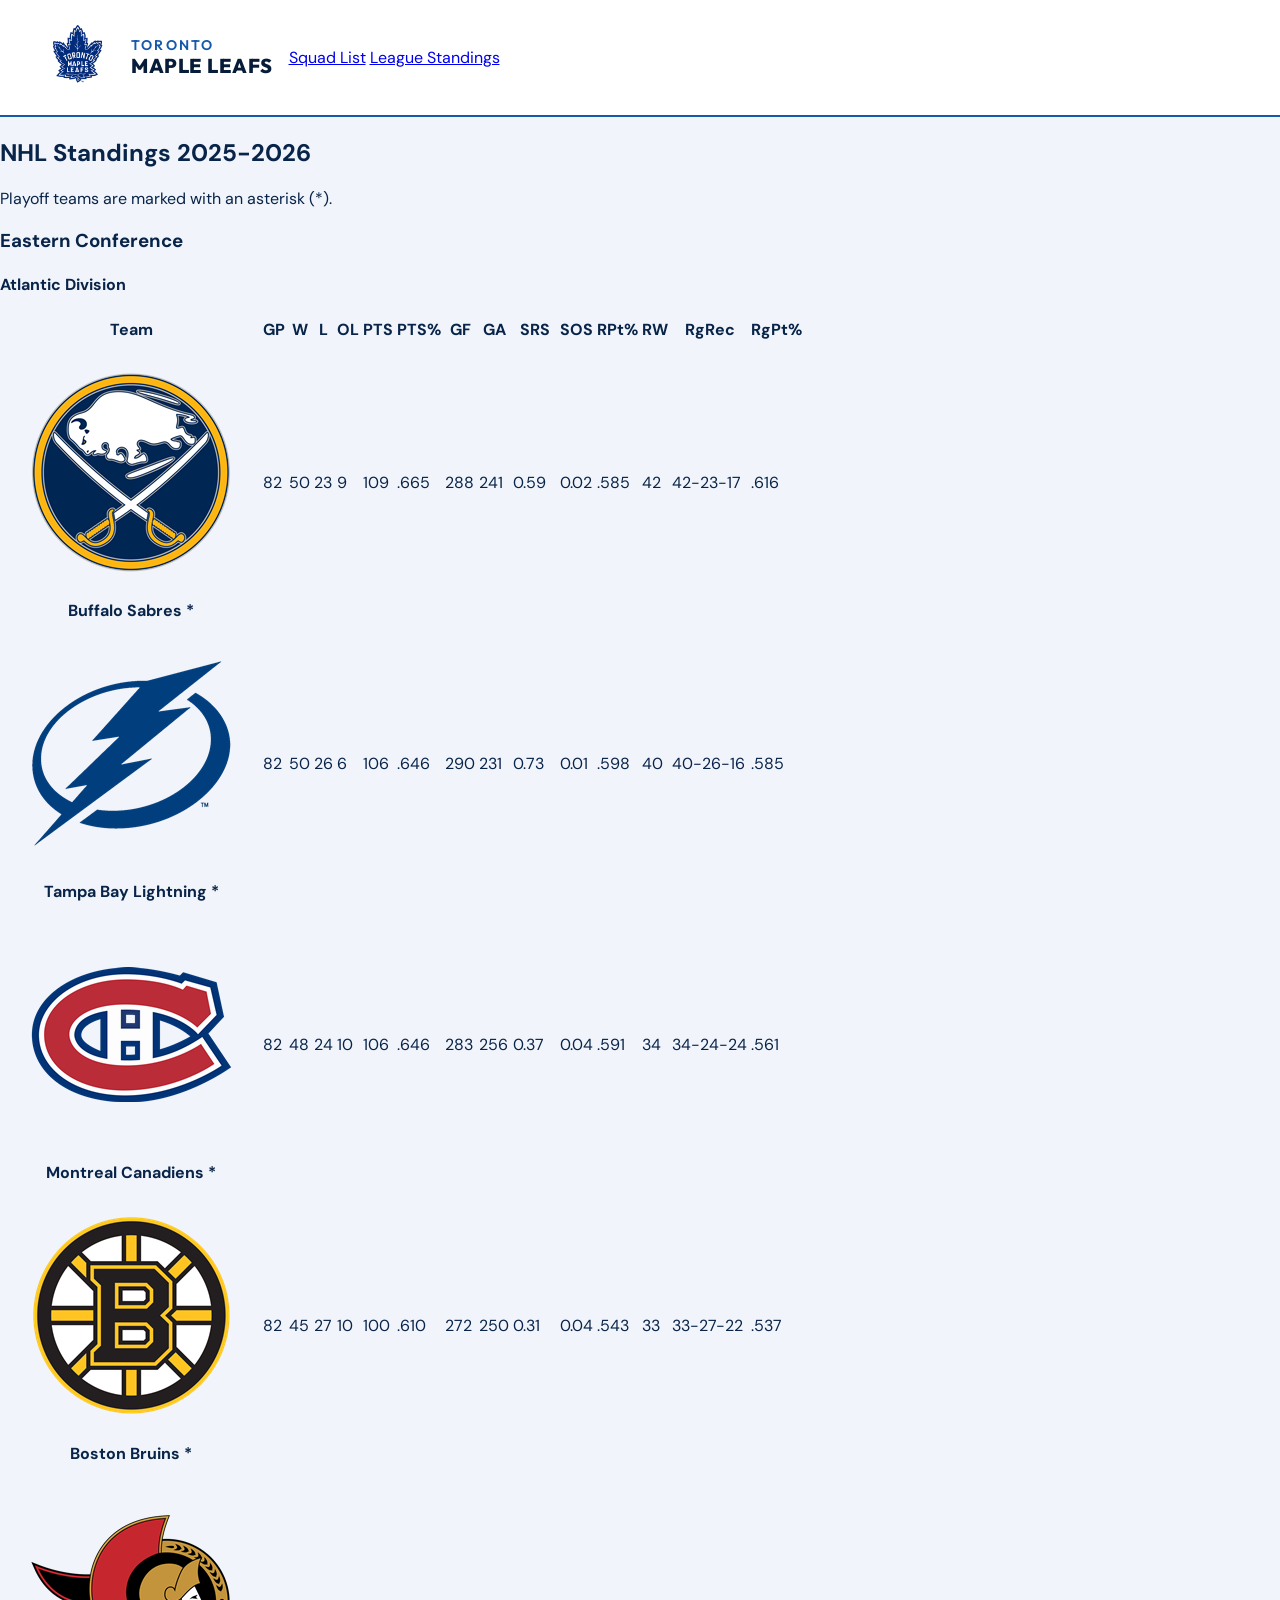
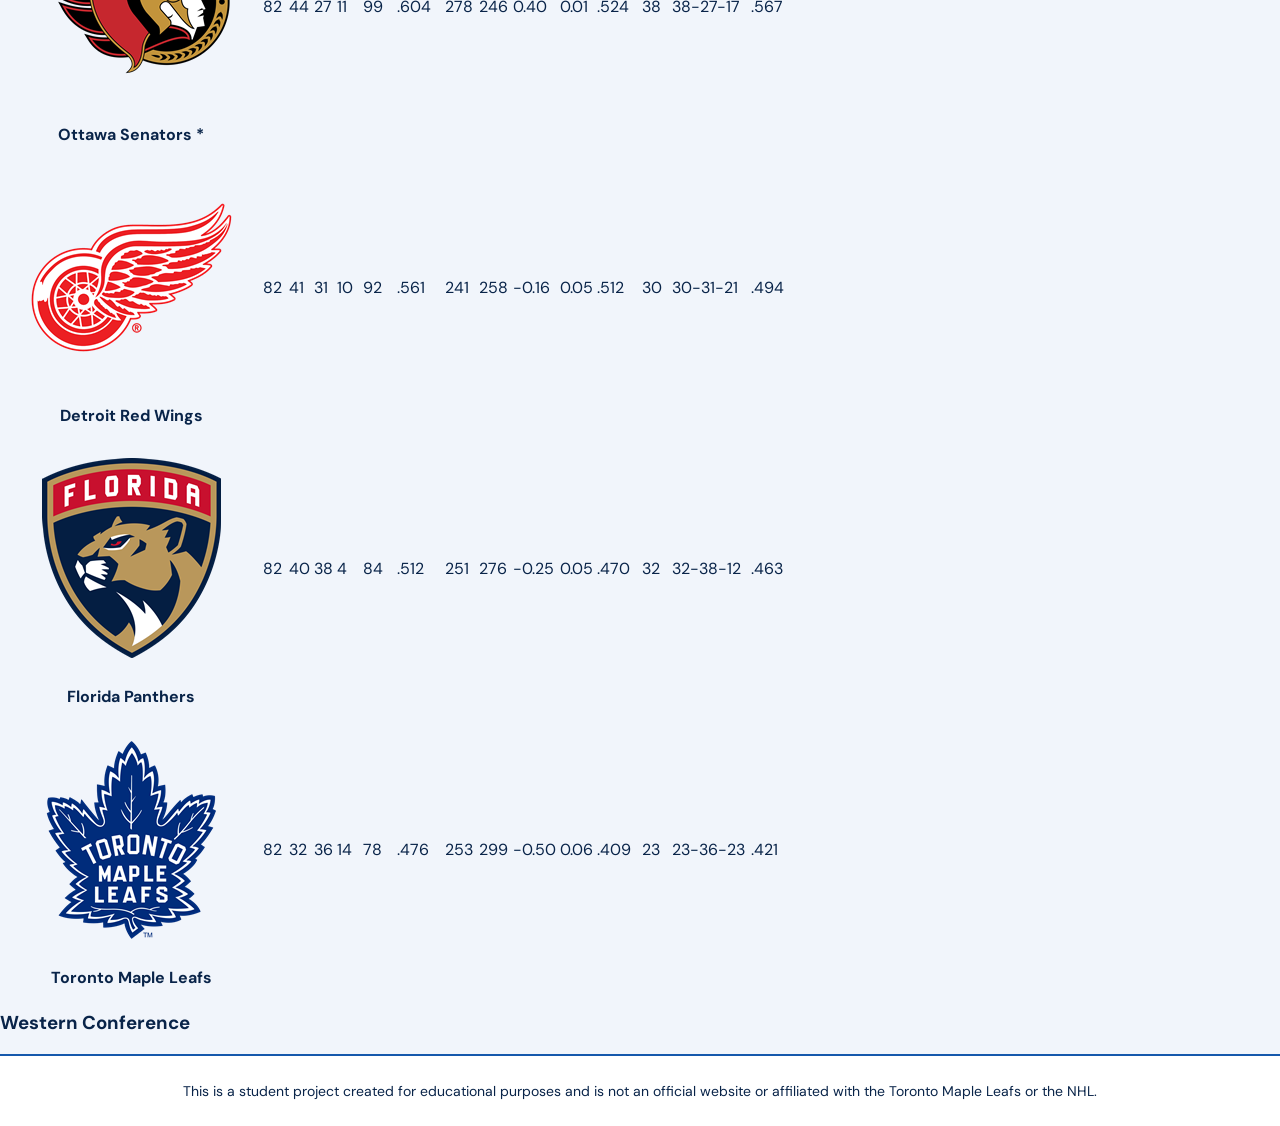
==== standings.html @ 64d3bf81 "Add Atlantic Division standings" ====
<!DOCTYPE html>
<html lang="en">
<head>
    <meta charset="UTF-8">
    <meta name="viewport" content="width=device-width, initial-scale=1.0">
    <title>NHL Standings | Toronto Maple Leafs</title>
    <!-- Google Fonts -->
    <link rel="preconnect" href="https://fonts.googleapis.com">
    <link rel="preconnect" href="https://fonts.gstatic.com" crossorigin>
    <link href="https://fonts.googleapis.com/css2?family=DM+Sans:wght@400;500;600;700&family=Outfit:wght@400;500;600;700;800&display=swap" rel="stylesheet">
    <link rel="stylesheet" href="css/styles.css">
    <link rel="stylesheet" href="css/standings.css">
</head>
<body>
    <!-- Header -->
    <header class="siteHeader">
        <div class="siteHeader__content">
            <img class="siteHeader__logo" src="assets/logos/teams/toronto-maple-leafs-logo.webp" alt="Toronto Maple Leafs logo">
            <h1 class="siteHeader__title">
                <span class="siteHeader__city">Toronto</span>
                <span class="siteHeader__teamName">Maple Leafs</span>
            </h1>
            <nav class="siteHeader__nav">
                <a class="siteHeader__link" href="index.html">Squad List</a>
                <a class="siteHeader__link" href="standings.html">League Standings</a>
            </nav>
        </div>
    </header>
    <main>
        <!-- NHL standings -->
        <section class="standings">
            <div class="standings__content">
                <h2 class="standings__title">NHL Standings 2025-2026</h2>
                <p class="standings__note">Playoff teams are marked with an asterisk (*).</p>
                <!-- Eastern Conference -->
                <section class="standings__conference">
                    <h3 class="standings__conferenceTitle">Eastern Conference</h3>
                    <!-- Atlantic Division -->
                    <h4 class="standings__divisionTitle">Atlantic Division</h4>
                    <div class="standings__tableWrapper">
                        <table class="standings__table">
                            <thead>
                                <tr>
                                    <th scope="col">Team</th>
                                    <th scope="col">GP</th>
                                    <th scope="col">W</th>
                                    <th scope="col">L</th>
                                    <th scope="col">OL</th>
                                    <th scope="col">PTS</th>
                                    <th scope="col">PTS%</th>
                                    <th scope="col">GF</th>
                                    <th scope="col">GA</th>
                                    <th scope="col">SRS</th>
                                    <th scope="col">SOS</th>
                                    <th scope="col">RPt%</th>
                                    <th scope="col">RW</th>
                                    <th scope="col">RgRec</th>
                                    <th scope="col">RgPt%</th>
                                </tr>
                            </thead>
                            <tbody>
                                <tr>
                                    <th scope="row" class="standings__team">
                                        <img src="assets/logos/teams/buffalo-sabres-logo.webp" alt="">
                                        Buffalo Sabres *
                                    </th>
                                    <td>82</td>
                                    <td>50</td>
                                    <td>23</td>
                                    <td>9</td>
                                    <td>109</td>
                                    <td>.665</td>
                                    <td>288</td>
                                    <td>241</td>
                                    <td>0.59</td>
                                    <td>0.02</td>
                                    <td>.585</td>
                                    <td>42</td>
                                    <td>42-23-17</td>
                                    <td>.616</td>
                                </tr>
                                <tr>
                                    <th scope="row" class="standings__team">
                                        <img src="assets/logos/teams/tampa-bay-lightning-logo.webp" alt="">
                                        Tampa Bay Lightning *
                                    </th>
                                    <td>82</td>
                                    <td>50</td>
                                    <td>26</td>
                                    <td>6</td>
                                    <td>106</td>
                                    <td>.646</td>
                                    <td>290</td>
                                    <td>231</td>
                                    <td>0.73</td>
                                    <td>0.01</td>
                                    <td>.598</td>
                                    <td>40</td>
                                    <td>40-26-16</td>
                                    <td>.585</td>
                                </tr>
                                <tr>
                                    <th scope="row" class="standings__team">
                                        <img src="assets/logos/teams/montreal-canadiens-logo.webp" alt="">
                                        Montreal Canadiens *
                                    </th>
                                    <td>82</td>
                                    <td>48</td>
                                    <td>24</td>
                                    <td>10</td>
                                    <td>106</td>
                                    <td>.646</td>
                                    <td>283</td>
                                    <td>256</td>
                                    <td>0.37</td>
                                    <td>0.04</td>
                                    <td>.591</td>
                                    <td>34</td>
                                    <td>34-24-24</td>
                                    <td>.561</td>
                                </tr>
                                <tr>
                                    <th scope="row" class="standings__team">
                                        <img src="assets/logos/teams/boston-bruins-logo.webp" alt="">
                                        Boston Bruins *
                                    </th>
                                    <td>82</td>
                                    <td>45</td>
                                    <td>27</td>
                                    <td>10</td>
                                    <td>100</td>
                                    <td>.610</td>
                                    <td>272</td>
                                    <td>250</td>
                                    <td>0.31</td>
                                    <td>0.04</td>
                                    <td>.543</td>
                                    <td>33</td>
                                    <td>33-27-22</td>
                                    <td>.537</td>
                                </tr>
                                <tr>
                                    <th scope="row" class="standings__team">
                                        <img src="assets/logos/teams/ottawa-senators-logo.webp" alt="">
                                        Ottawa Senators *
                                    </th>
                                    <td>82</td>
                                    <td>44</td>
                                    <td>27</td>
                                    <td>11</td>
                                    <td>99</td>
                                    <td>.604</td>
                                    <td>278</td>
                                    <td>246</td>
                                    <td>0.40</td>
                                    <td>0.01</td>
                                    <td>.524</td>
                                    <td>38</td>
                                    <td>38-27-17</td>
                                    <td>.567</td>
                                </tr>
                                <tr>
                                    <th scope="row" class="standings__team">
                                        <img src="assets/logos/teams/detroit-red-wings-logo.webp" alt="">
                                        Detroit Red Wings
                                    </th>
                                    <td>82</td>
                                    <td>41</td>
                                    <td>31</td>
                                    <td>10</td>
                                    <td>92</td>
                                    <td>.561</td>
                                    <td>241</td>
                                    <td>258</td>
                                    <td>-0.16</td>
                                    <td>0.05</td>
                                    <td>.512</td>
                                    <td>30</td>
                                    <td>30-31-21</td>
                                    <td>.494</td>
                                </tr>
                                <tr>
                                    <th scope="row" class="standings__team">
                                        <img src="assets/logos/teams/florida-panthers-logo.webp" alt="">
                                        Florida Panthers
                                    </th>
                                    <td>82</td>
                                    <td>40</td>
                                    <td>38</td>
                                    <td>4</td>
                                    <td>84</td>
                                    <td>.512</td>
                                    <td>251</td>
                                    <td>276</td>
                                    <td>-0.25</td>
                                    <td>0.05</td>
                                    <td>.470</td>
                                    <td>32</td>
                                    <td>32-38-12</td>
                                    <td>.463</td>
                                </tr>
                                <tr class="standings__row--highlight">
                                    <th scope="row" class="standings__team">
                                        <img src="assets/logos/teams/toronto-maple-leafs-logo.webp" alt="">
                                        Toronto Maple Leafs
                                    </th>
                                    <td>82</td>
                                    <td>32</td>
                                    <td>36</td>
                                    <td>14</td>
                                    <td>78</td>
                                    <td>.476</td>
                                    <td>253</td>
                                    <td>299</td>
                                    <td>-0.50</td>
                                    <td>0.06</td>
                                    <td>.409</td>
                                    <td>23</td>
                                    <td>23-36-23</td>
                                    <td>.421</td>
                                </tr>
                            </tbody>
                        </table>
                    </div>
                </section>
                <!-- Western Conference -->
                <section class="standings__conference">
                    <h3 class="standings__conferenceTitle">Western Conference</h3>
                </section>
            </div>
        </section>
    </main>
    <!-- Footer -->
    <footer class="siteFooter">
        <div class="siteFooter__content">
            <p class="siteFooter__disclaimer">
                This is a student project created for educational purposes
                and is not an official website or affiliated with the Toronto Maple Leafs or the NHL.
            </p>
        </div>
    </footer>
</body>
</html>
---- css/styles.css ----
/* Colors and fonts */
:root {
    --colorBackground: #f1f5fb;
    --colorWhite: #ffffff;
    --colorBlue: #1558ac;
    --colorNavy: #071c38;
    --colorCard: #06162d;
    --colorCardBorder: #1b365b;
    --colorText: #092449;
    --colorCardText: #f3f7ff;
    --colorCardMuted: #a8bfdc;
    --colorForward: #263c88;
    --colorGoaltender: #006B91;
    --fontBody: "DM Sans", "Segoe UI", "Helvetica Neue", Arial, sans-serif;
    --fontDisplay: "Outfit", "Avenir Next", "Segoe UI", Arial, sans-serif;
}

/* Global styles */
* {
    box-sizing: border-box;
}

body {
    margin: 0;
    color: var(--colorText);
    background: var(--colorBackground);
    font-family: var(--fontBody);
}

img {
    display: block;
    max-width: 100%;
}

/* Shared content layout */
.siteHeader__content,
.squad__content,
.siteFooter__content {
    width: min(1200px, calc(100% - 40px));
    margin: 0 auto;
}

/* Header */
.siteHeader {
    background-color: var(--colorWhite);
    border-bottom: 2px solid var(--colorBlue);
}

.siteHeader__content {
    display: flex;
    align-items: center;
    gap: 16px;
    padding: 20px 0;
}

.siteHeader__logo {
    width: 75px;
    height: auto;
    transform: translateY(-4px);
}

.siteHeader__title {
    margin: 0;
    color: var(--colorNavy);
    font-family: var(--fontDisplay);
    line-height: 1.1;
}

.siteHeader__city,
.siteHeader__teamName {
    display: block;
    text-transform: uppercase;
}

.siteHeader__city {
    color: var(--colorBlue);
    font-size: 0.875rem;
    font-weight: 600;
    letter-spacing: 0.16em;
}

.siteHeader__teamName {
    margin-top: 2px;
    font-size: 1.25rem;
    font-weight: 800;
    letter-spacing: 0.025em;
}

/* Squad section */
.squad__content {
    padding: 48px 0 64px;
}

.squad__title {
    margin: 0 0 28px;
    font-family: var(--fontDisplay);
    font-size: 2rem;
    font-weight: 700;
}

.squad__grid {
    display: grid;
    grid-template-columns: repeat(auto-fit, minmax(240px, 1fr));
    gap: 24px;
}

/* Player cards */
.playerCard {
    display: flex;
    flex-direction: column;
    padding: 12px;
    overflow: hidden;
    background-color: var(--colorCard);
    border: 1px solid var(--colorCardBorder);
    border-radius: 20px;
}

/* Player position colors */
.playerCard--forward,
.playerCard__role--forward {
    background-color: var(--colorForward);
}

.playerCard--defense,
.playerCard__role--defense {
    background-color: var(--colorBlue);
}

.playerCard--goaltender,
.playerCard__role--goaltender {
    background-color: var(--colorGoaltender);
}

.playerCard__imageContainer {
    position: relative;
    margin: 0;
    overflow: hidden;
    border-radius: 10px;
    background-color: var(--colorNavy);
}

.playerCard__image {
    width: 100%;
    height: auto;
    aspect-ratio: 1 / 1;
    object-fit: cover;
    object-position: center 30%;
}

.playerCard__role {
    position: absolute;
    top: 14px;
    left: 14px;
    padding: 8px 12px;
    color: var(--colorWhite);
    border-radius: 6px;
    font-family: var(--fontDisplay);
    font-size: 0.75rem;
    font-weight: 700;
}

.playerCard__number {
    position: absolute;
    top: 10px;
    right: 14px;
    color: var(--colorWhite);
    font-family: var(--fontDisplay);
    font-size: 2rem;
    font-weight: 800;
    text-shadow: 0 2px 6px #00000080;
}

.playerCard__content {
    display: flex;
    flex: 1;
    flex-direction: column;
    padding: 24px;
    border-radius: 0 0 10px 10px;
    background-color: var(--colorCard);
}

.playerCard__name {
    margin: 0 0 6px;
    color: var(--colorCardText);
    font-family: var(--fontDisplay);
    font-size: 1.3rem;
    font-weight: 700;
}

.playerCard__position {
    margin: 0 0 20px;
    color: var(--colorCardMuted);
    font-size: 0.9rem;
}

.playerCard__details {
    display: flex;
    justify-content: space-between;
    gap: 12px;
    margin: auto 0 0;
    padding-top: 16px;
    border-top: 1px solid var(--colorCardBorder);
    color: var(--colorCardText);
    font-size: 0.85rem;
}

/* Footer */
.siteFooter {
    background-color: var(--colorWhite);
    border-top: 2px solid var(--colorBlue);
}

.siteFooter__content {
    padding: 24px 0;
}

.siteFooter__disclaimer {
    margin: 0;
    color: var(--colorText);
    font-size: 0.875rem;
    line-height: 1.6;
    text-align: center;
}


/* Adjustments for small screens: reduced spacing and single-column layout */
@media (max-width: 500px) {
    .siteHeader__content,
    .squad__content,
    .siteFooter__content {
        width: calc(100% - 24px);
    }
    .siteHeader__content {
        gap: 12px;
        padding: 14px 0;
    }
    .siteHeader__logo {
        width: 72px;
    }
    .squad__content {
        padding: 32px 0 48px;
    }
    .squad__title {
        margin-bottom: 20px;
        font-size: 1.75rem;
    }
    .squad__grid {
        grid-template-columns: 1fr;
        gap: 16px;
    }
}
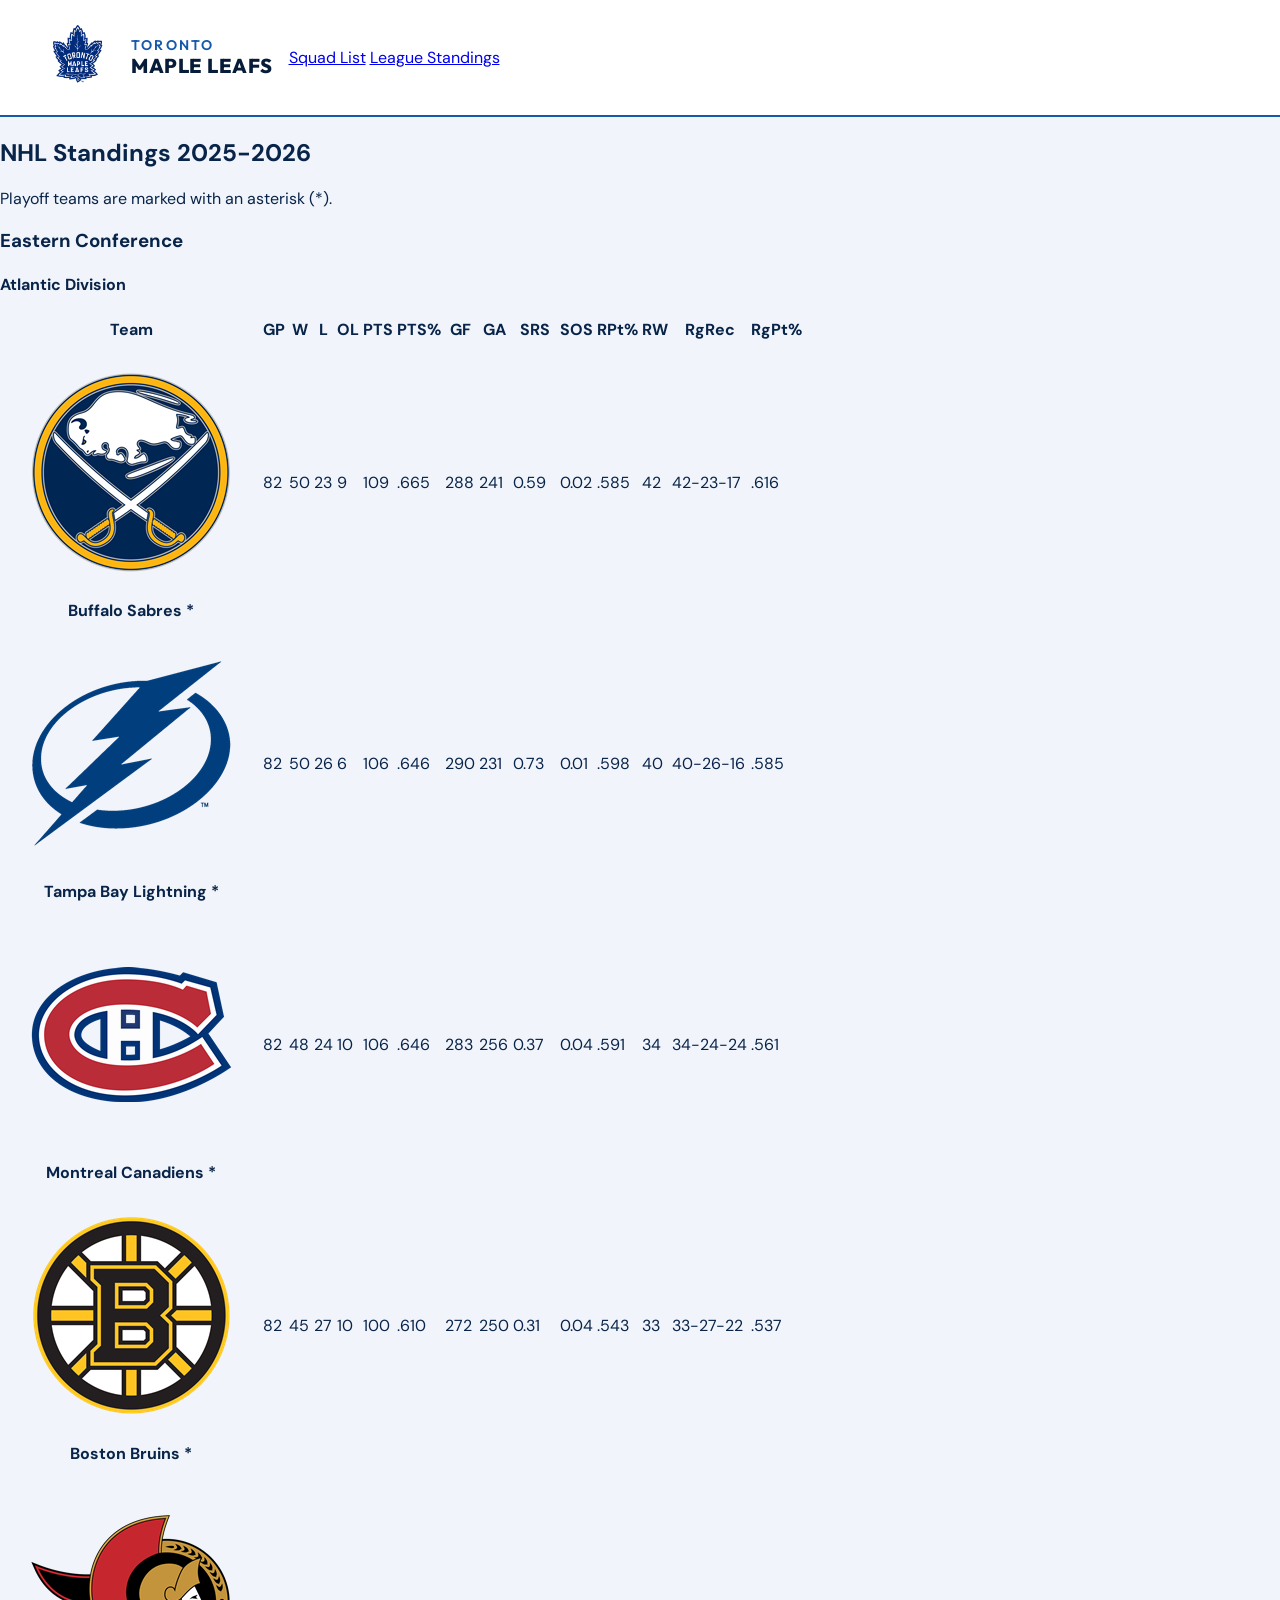
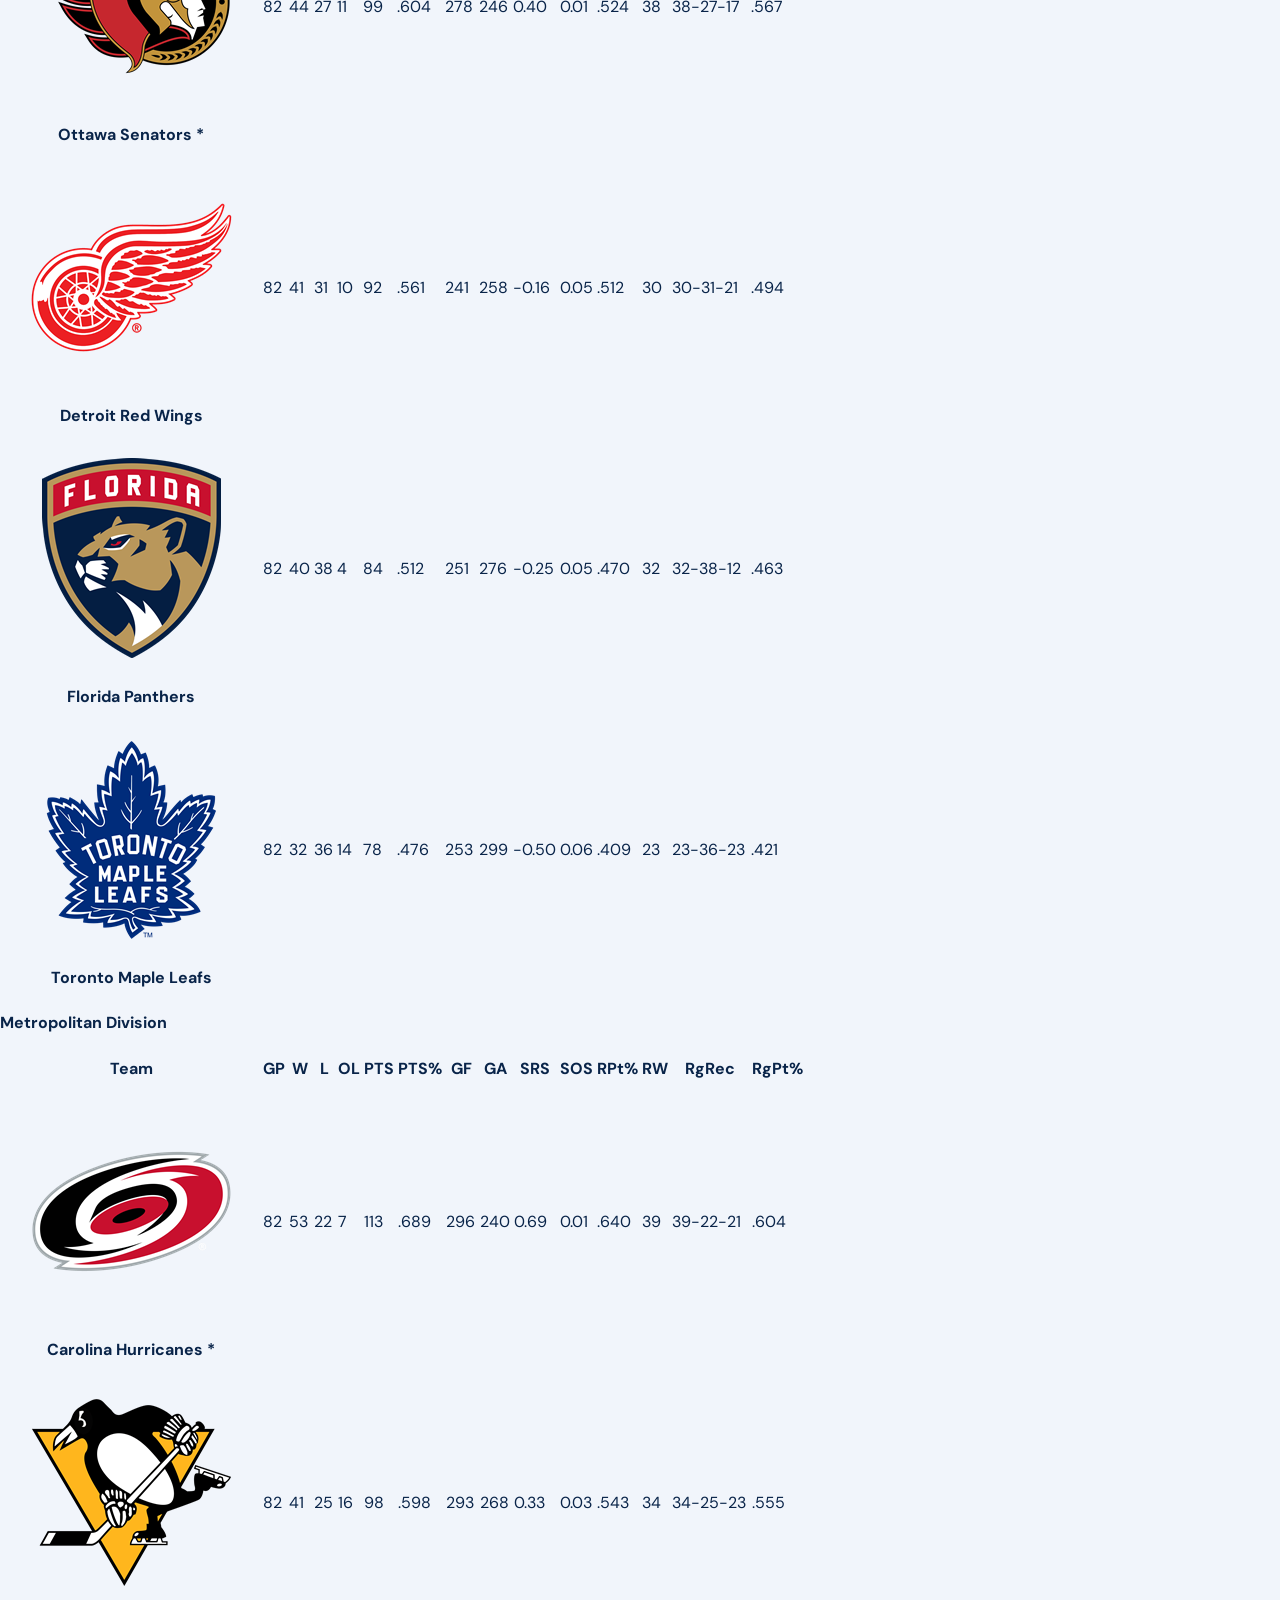
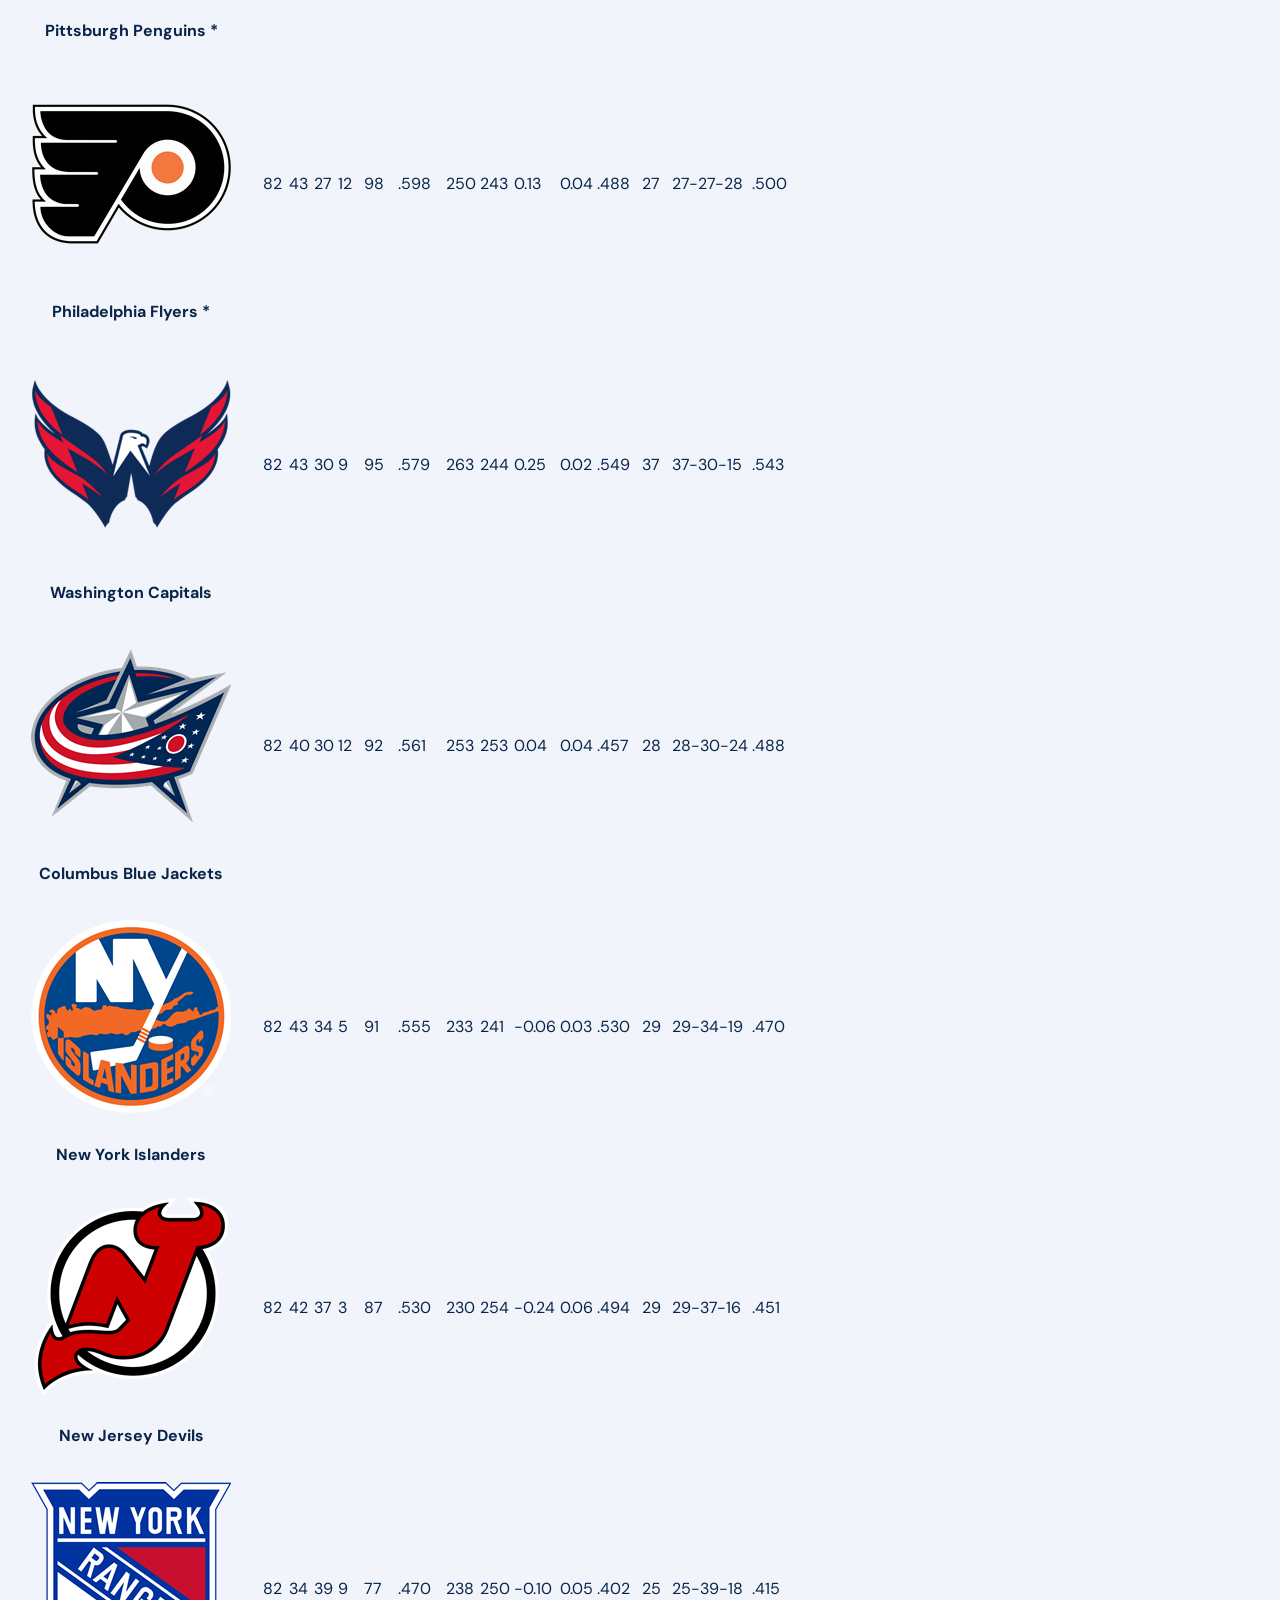
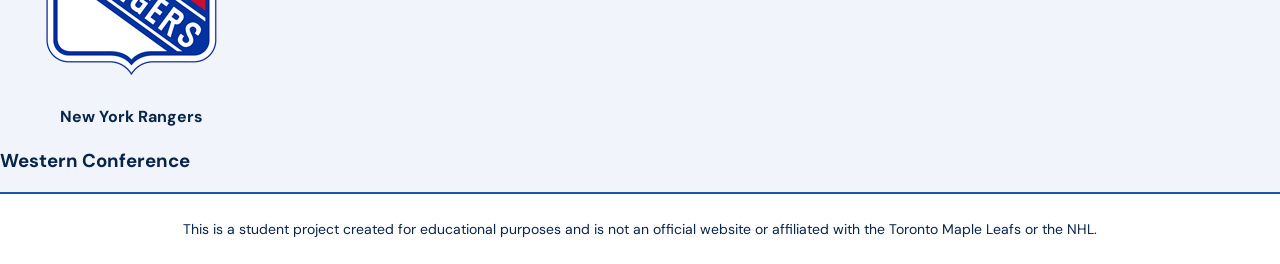
==== commit 71197cf6: "Add Metropolitan Division standings" ====
--- a/standings.html
+++ b/standings.html
@@ -222,6 +222,193 @@
                             </tbody>
                         </table>
                     </div>
+                    <!-- Metropolitan Division -->
+                    <h4 class="standings__divisionTitle">Metropolitan Division</h4>
+                    <div class="standings__tableWrapper">
+                        <table class="standings__table">
+                            <thead>
+                                <tr>
+                                    <th scope="col">Team</th>
+                                    <th scope="col">GP</th>
+                                    <th scope="col">W</th>
+                                    <th scope="col">L</th>
+                                    <th scope="col">OL</th>
+                                    <th scope="col">PTS</th>
+                                    <th scope="col">PTS%</th>
+                                    <th scope="col">GF</th>
+                                    <th scope="col">GA</th>
+                                    <th scope="col">SRS</th>
+                                    <th scope="col">SOS</th>
+                                    <th scope="col">RPt%</th>
+                                    <th scope="col">RW</th>
+                                    <th scope="col">RgRec</th>
+                                    <th scope="col">RgPt%</th>
+                                </tr>
+                            </thead>
+                            <tbody>
+                                <tr>
+                                    <th scope="row" class="standings__team">
+                                        <img src="assets/logos/teams/carolina-hurricanes-logo.webp" alt="">
+                                        Carolina Hurricanes *
+                                    </th>
+                                    <td>82</td>
+                                    <td>53</td>
+                                    <td>22</td>
+                                    <td>7</td>
+                                    <td>113</td>
+                                    <td>.689</td>
+                                    <td>296</td>
+                                    <td>240</td>
+                                    <td>0.69</td>
+                                    <td>0.01</td>
+                                    <td>.640</td>
+                                    <td>39</td>
+                                    <td>39-22-21</td>
+                                    <td>.604</td>
+                                </tr>
+                                <tr>
+                                    <th scope="row" class="standings__team">
+                                        <img src="assets/logos/teams/pittsburgh-penguins-logo.webp" alt="">
+                                        Pittsburgh Penguins *
+                                    </th>
+                                    <td>82</td>
+                                    <td>41</td>
+                                    <td>25</td>
+                                    <td>16</td>
+                                    <td>98</td>
+                                    <td>.598</td>
+                                    <td>293</td>
+                                    <td>268</td>
+                                    <td>0.33</td>
+                                    <td>0.03</td>
+                                    <td>.543</td>
+                                    <td>34</td>
+                                    <td>34-25-23</td>
+                                    <td>.555</td>
+                                </tr>
+                                <tr>
+                                    <th scope="row" class="standings__team">
+                                        <img src="assets/logos/teams/philadelphia-flyers-logo.webp" alt="">
+                                        Philadelphia Flyers *
+                                    </th>
+                                    <td>82</td>
+                                    <td>43</td>
+                                    <td>27</td>
+                                    <td>12</td>
+                                    <td>98</td>
+                                    <td>.598</td>
+                                    <td>250</td>
+                                    <td>243</td>
+                                    <td>0.13</td>
+                                    <td>0.04</td>
+                                    <td>.488</td>
+                                    <td>27</td>
+                                    <td>27-27-28</td>
+                                    <td>.500</td>
+                                </tr>
+                                <tr>
+                                    <th scope="row" class="standings__team">
+                                        <img src="assets/logos/teams/washington-capitals-logo.webp" alt="">
+                                        Washington Capitals
+                                    </th>
+                                    <td>82</td>
+                                    <td>43</td>
+                                    <td>30</td>
+                                    <td>9</td>
+                                    <td>95</td>
+                                    <td>.579</td>
+                                    <td>263</td>
+                                    <td>244</td>
+                                    <td>0.25</td>
+                                    <td>0.02</td>
+                                    <td>.549</td>
+                                    <td>37</td>
+                                    <td>37-30-15</td>
+                                    <td>.543</td>
+                                </tr>
+                                <tr>
+                                    <th scope="row" class="standings__team">
+                                        <img src="assets/logos/teams/columbus-blue-jackets-logo.webp" alt="">
+                                        Columbus Blue Jackets
+                                    </th>
+                                    <td>82</td>
+                                    <td>40</td>
+                                    <td>30</td>
+                                    <td>12</td>
+                                    <td>92</td>
+                                    <td>.561</td>
+                                    <td>253</td>
+                                    <td>253</td>
+                                    <td>0.04</td>
+                                    <td>0.04</td>
+                                    <td>.457</td>
+                                    <td>28</td>
+                                    <td>28-30-24</td>
+                                    <td>.488</td>
+                                </tr>
+                                <tr>
+                                    <th scope="row" class="standings__team">
+                                        <img src="assets/logos/teams/new-york-islanders-logo.webp" alt="">
+                                        New York Islanders
+                                    </th>
+                                    <td>82</td>
+                                    <td>43</td>
+                                    <td>34</td>
+                                    <td>5</td>
+                                    <td>91</td>
+                                    <td>.555</td>
+                                    <td>233</td>
+                                    <td>241</td>
+                                    <td>-0.06</td>
+                                    <td>0.03</td>
+                                    <td>.530</td>
+                                    <td>29</td>
+                                    <td>29-34-19</td>
+                                    <td>.470</td>
+                                </tr>
+                                <tr>
+                                    <th scope="row" class="standings__team">
+                                        <img src="assets/logos/teams/new-jersey-devils-logo.webp" alt="">
+                                        New Jersey Devils
+                                    </th>
+                                    <td>82</td>
+                                    <td>42</td>
+                                    <td>37</td>
+                                    <td>3</td>
+                                    <td>87</td>
+                                    <td>.530</td>
+                                    <td>230</td>
+                                    <td>254</td>
+                                    <td>-0.24</td>
+                                    <td>0.06</td>
+                                    <td>.494</td>
+                                    <td>29</td>
+                                    <td>29-37-16</td>
+                                    <td>.451</td>
+                                </tr>
+                                <tr>
+                                    <th scope="row" class="standings__team">
+                                        <img src="assets/logos/teams/new-york-rangers-logo.webp" alt="">
+                                        New York Rangers
+                                    </th>
+                                    <td>82</td>
+                                    <td>34</td>
+                                    <td>39</td>
+                                    <td>9</td>
+                                    <td>77</td>
+                                    <td>.470</td>
+                                    <td>238</td>
+                                    <td>250</td>
+                                    <td>-0.10</td>
+                                    <td>0.05</td>
+                                    <td>.402</td>
+                                    <td>25</td>
+                                    <td>25-39-18</td>
+                                    <td>.415</td>
+                                </tr>
+                            </tbody>
+                        </table>
+                    </div>
                 </section>
                 <!-- Western Conference -->
                 <section class="standings__conference">
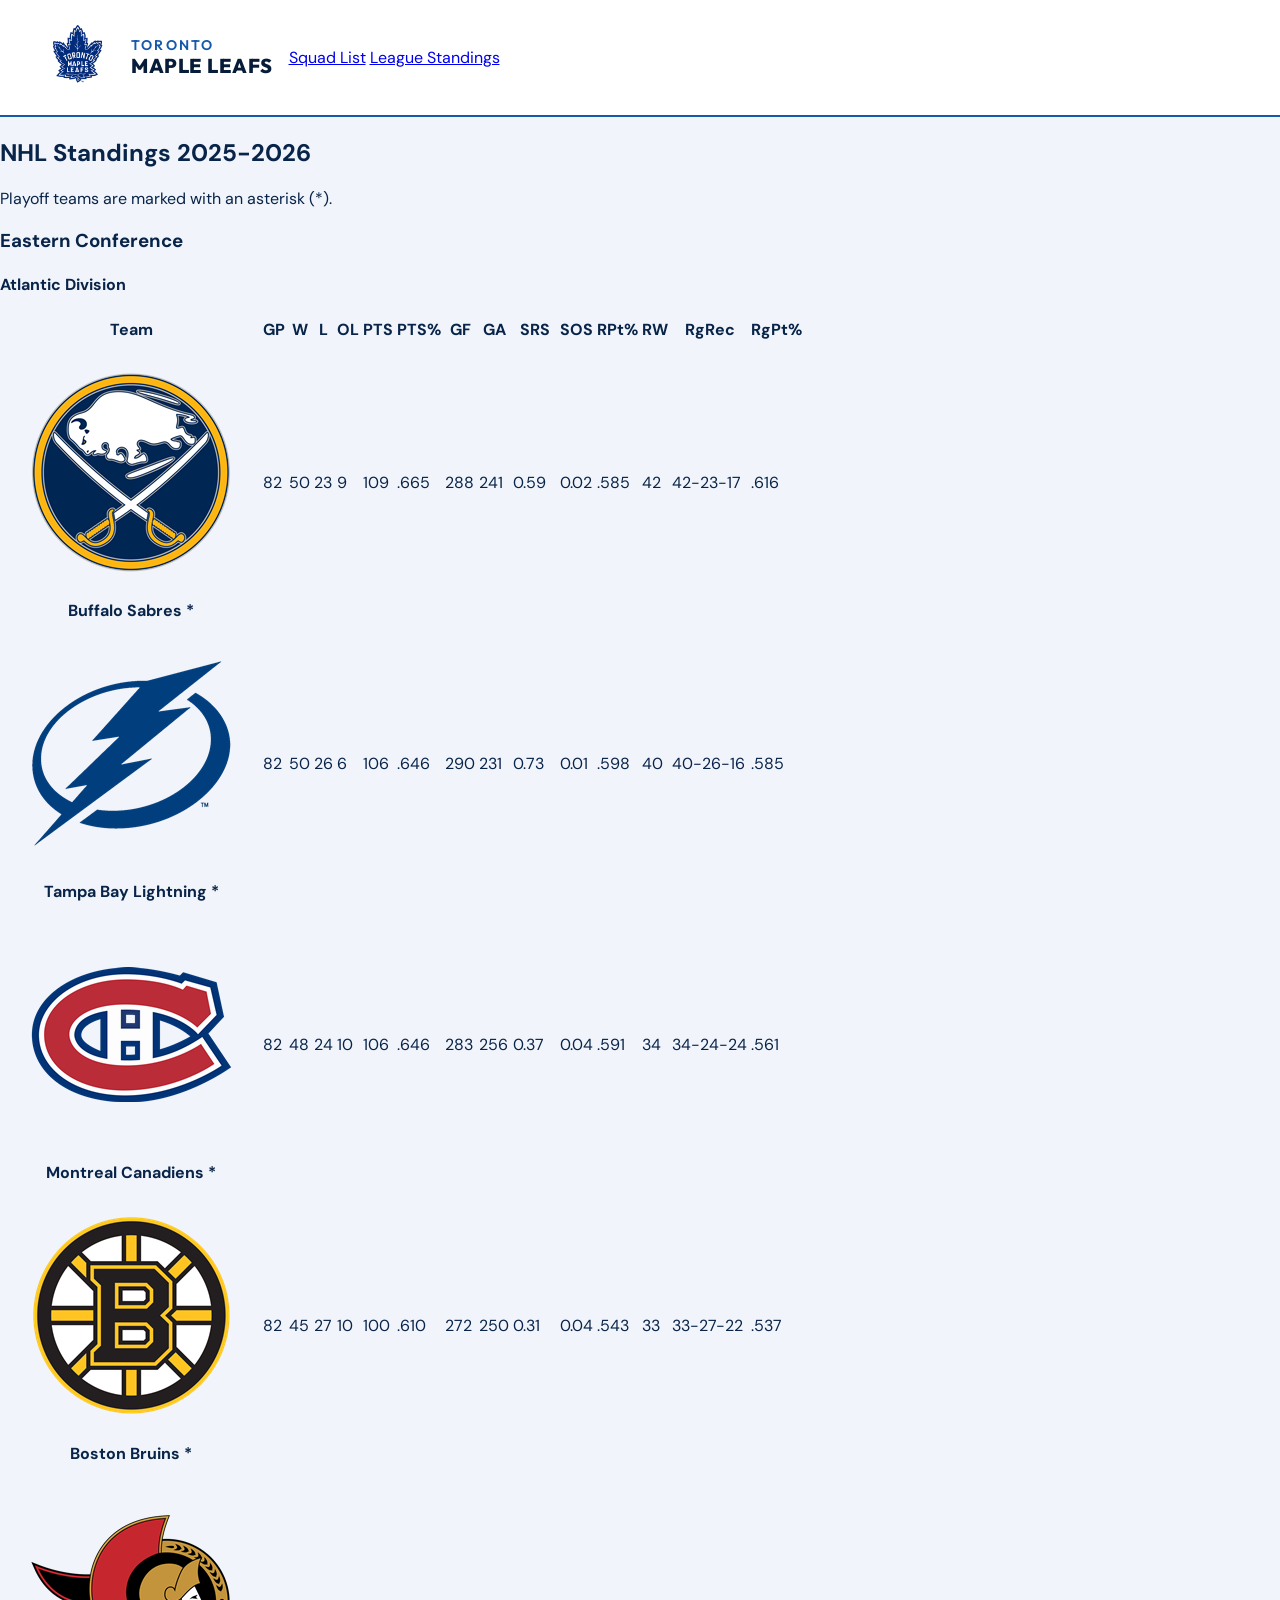
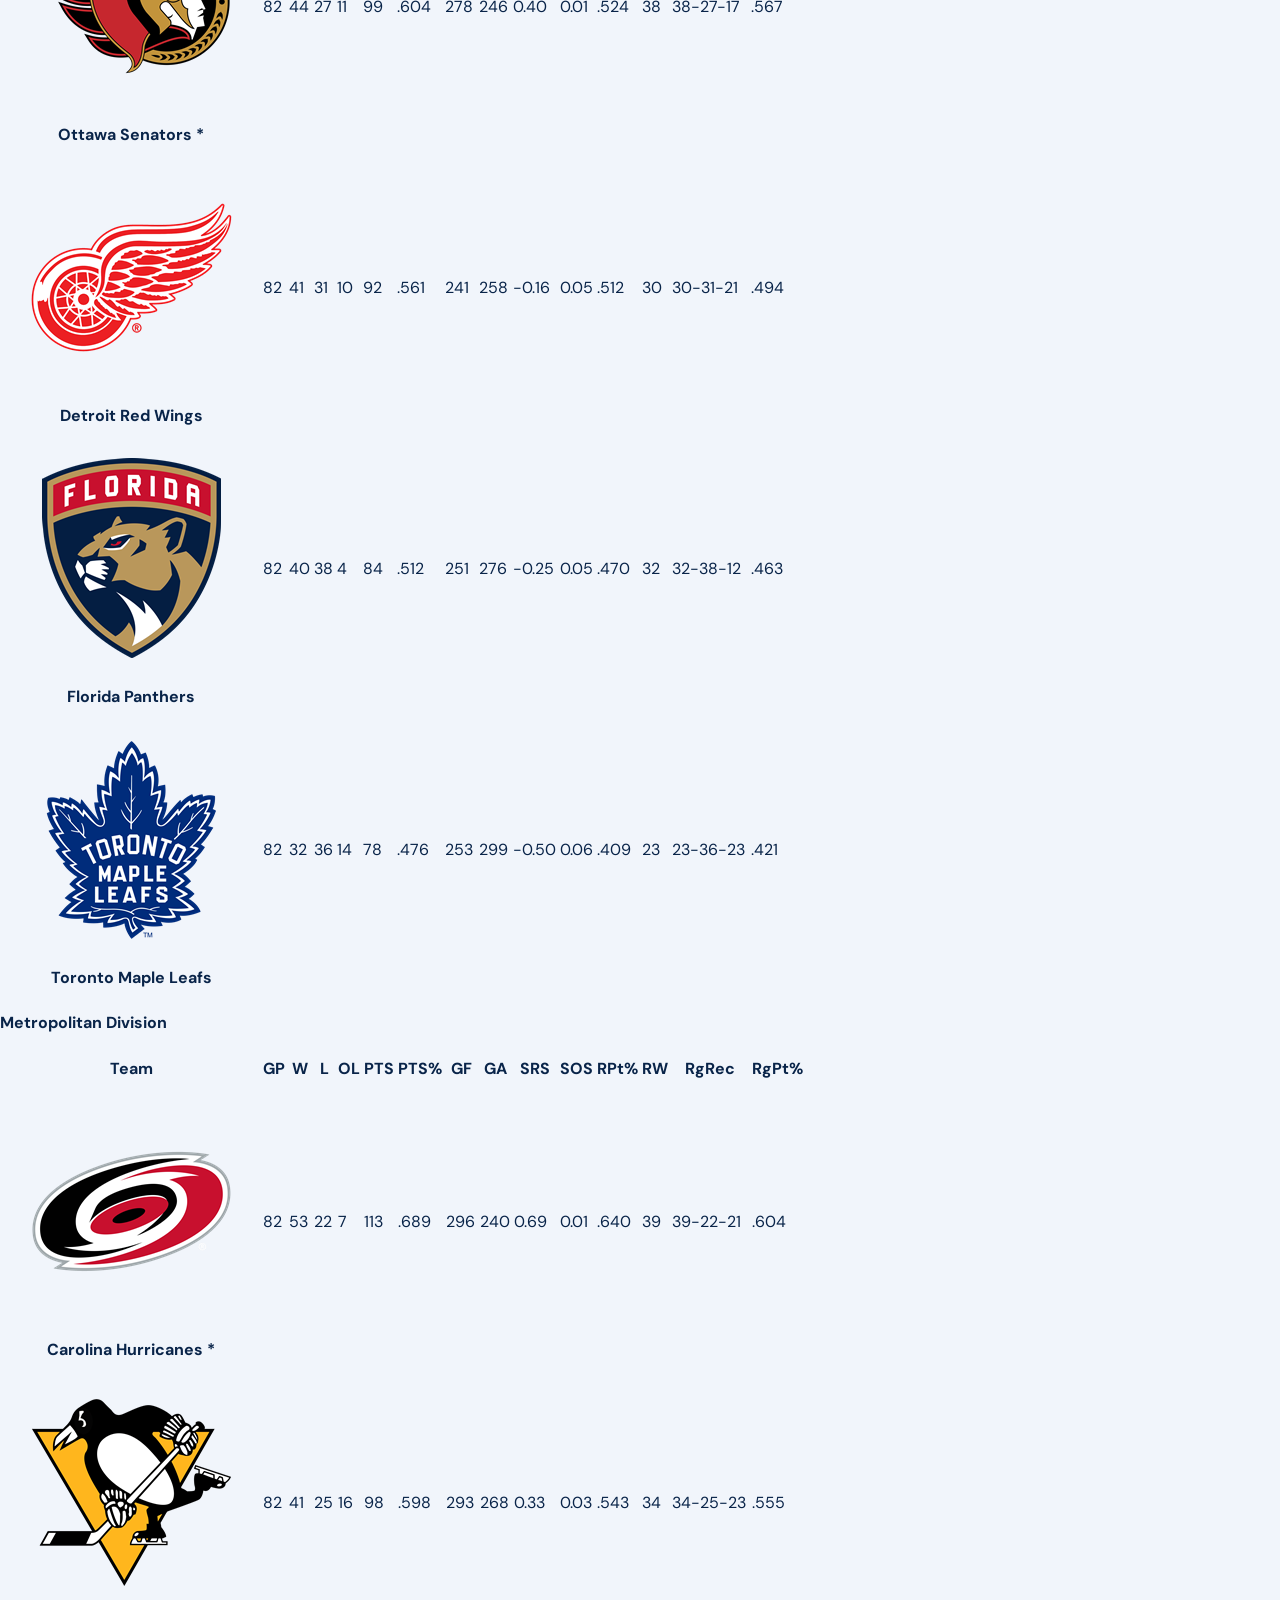
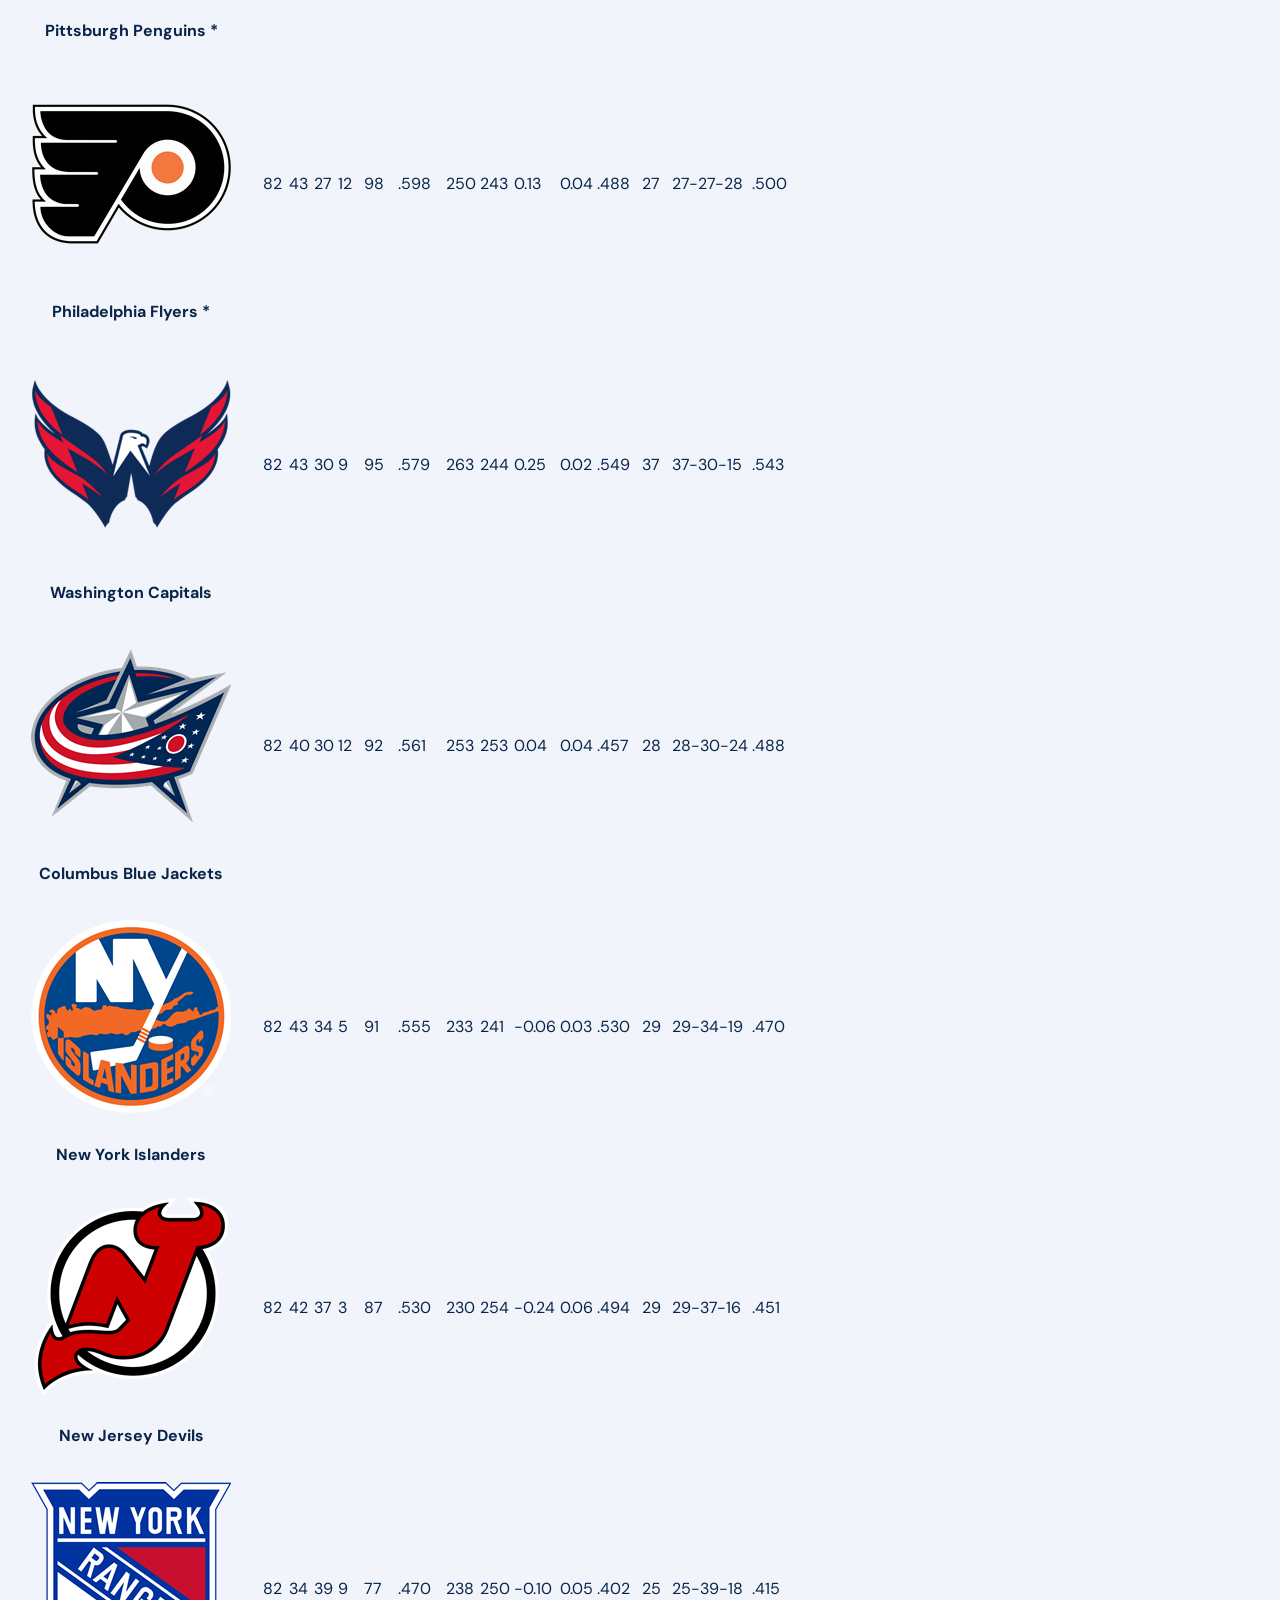
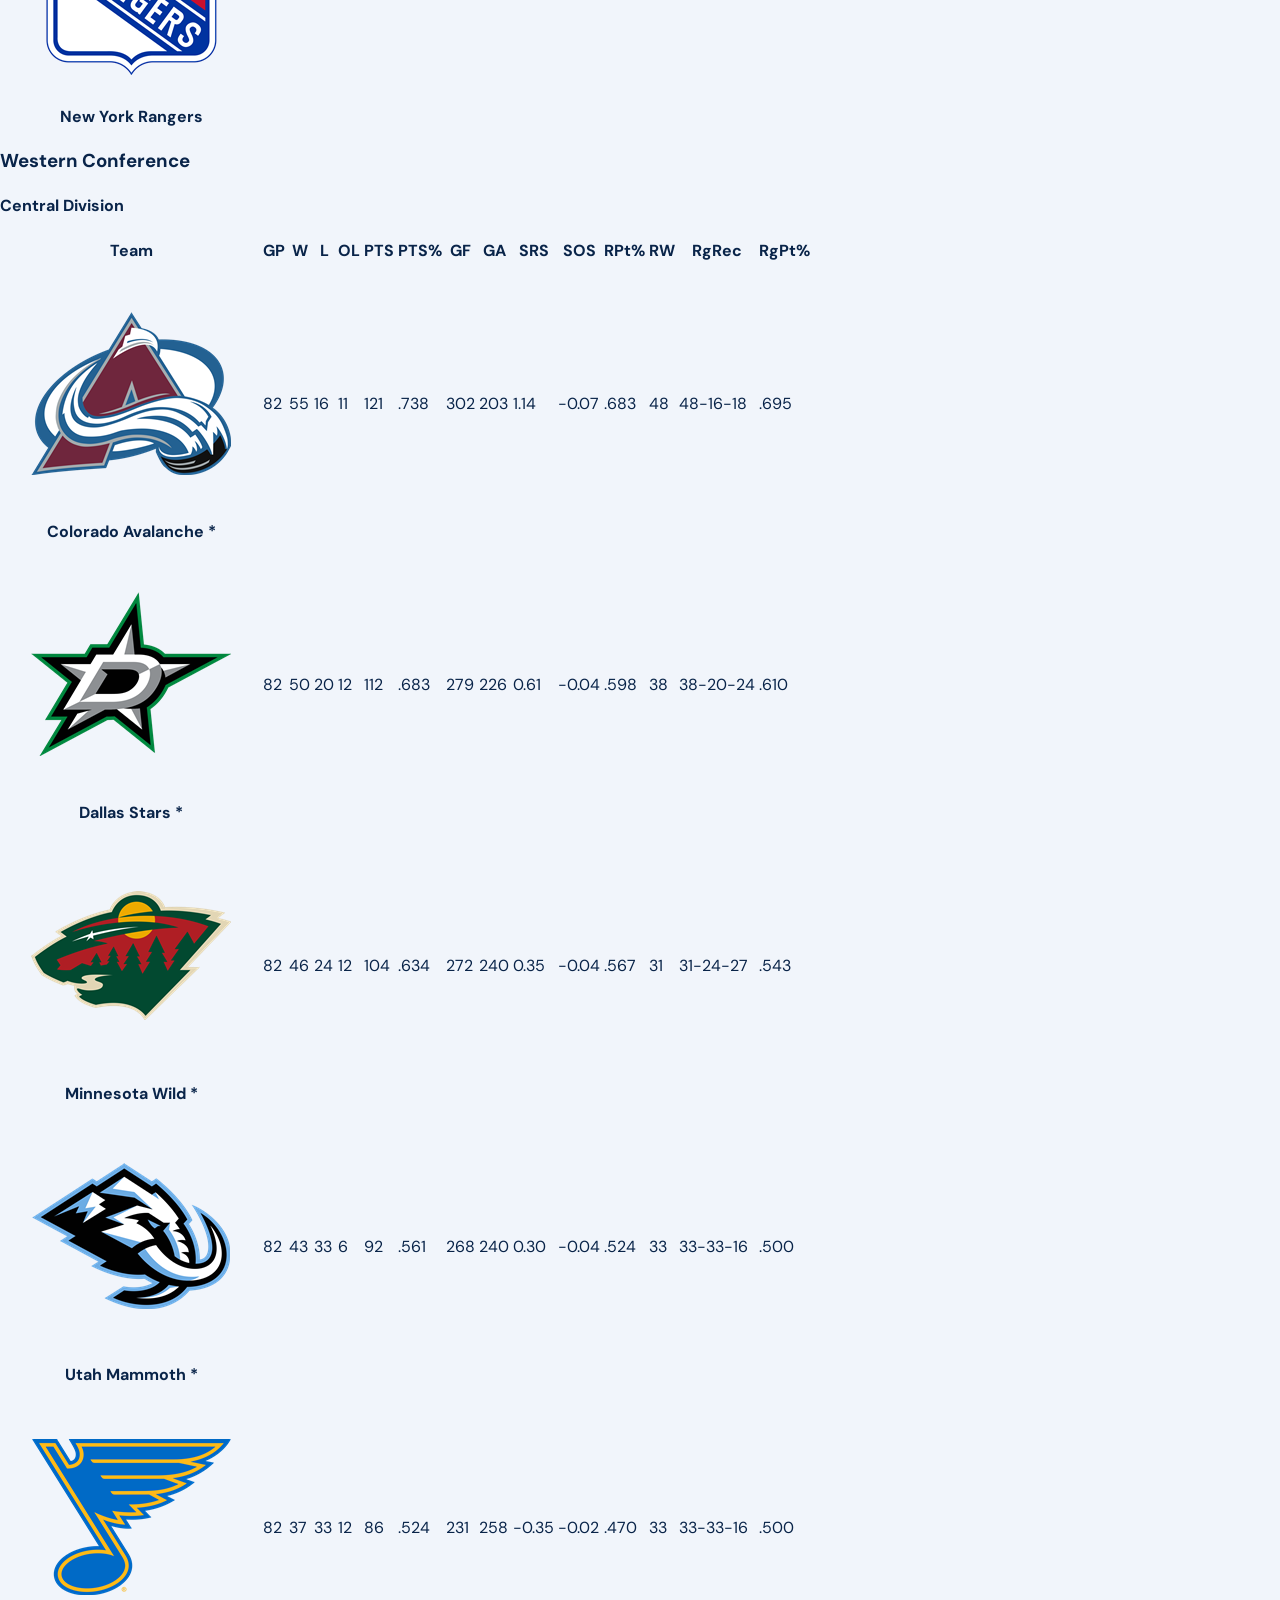
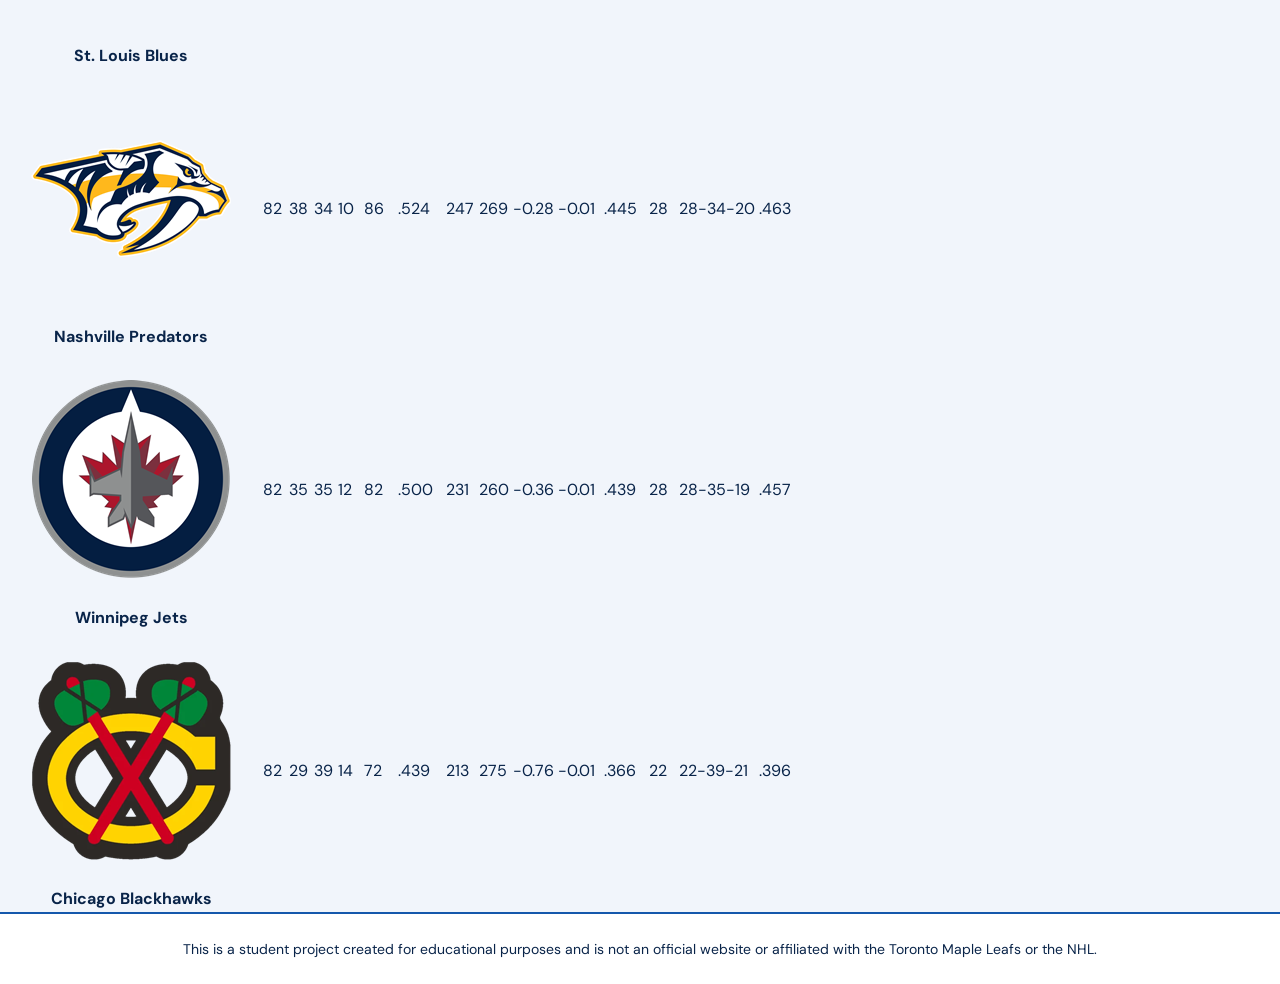
==== commit 17283a36: "Add Central Division standings" ====
--- a/standings.html
+++ b/standings.html
@@ -413,6 +413,193 @@
                 <!-- Western Conference -->
                 <section class="standings__conference">
                     <h3 class="standings__conferenceTitle">Western Conference</h3>
+                    <!-- Central Division -->
+                    <h4 class="standings__divisionTitle">Central Division</h4>
+                    <div class="standings__tableWrapper">
+                        <table class="standings__table">
+                            <thead>
+                                <tr>
+                                    <th scope="col">Team</th>
+                                    <th scope="col">GP</th>
+                                    <th scope="col">W</th>
+                                    <th scope="col">L</th>
+                                    <th scope="col">OL</th>
+                                    <th scope="col">PTS</th>
+                                    <th scope="col">PTS%</th>
+                                    <th scope="col">GF</th>
+                                    <th scope="col">GA</th>
+                                    <th scope="col">SRS</th>
+                                    <th scope="col">SOS</th>
+                                    <th scope="col">RPt%</th>
+                                    <th scope="col">RW</th>
+                                    <th scope="col">RgRec</th>
+                                    <th scope="col">RgPt%</th>
+                                </tr>
+                            </thead>
+                            <tbody>
+                                <tr>
+                                    <th scope="row" class="standings__team">
+                                        <img src="assets/logos/teams/colorado-avalanche-logo.webp" alt="">
+                                        Colorado Avalanche *
+                                    </th>
+                                    <td>82</td>
+                                    <td>55</td>
+                                    <td>16</td>
+                                    <td>11</td>
+                                    <td>121</td>
+                                    <td>.738</td>
+                                    <td>302</td>
+                                    <td>203</td>
+                                    <td>1.14</td>
+                                    <td>-0.07</td>
+                                    <td>.683</td>
+                                    <td>48</td>
+                                    <td>48-16-18</td>
+                                    <td>.695</td>
+                                </tr>
+                                <tr>
+                                    <th scope="row" class="standings__team">
+                                        <img src="assets/logos/teams/dallas-stars-logo.webp" alt="">
+                                        Dallas Stars *
+                                    </th>
+                                    <td>82</td>
+                                    <td>50</td>
+                                    <td>20</td>
+                                    <td>12</td>
+                                    <td>112</td>
+                                    <td>.683</td>
+                                    <td>279</td>
+                                    <td>226</td>
+                                    <td>0.61</td>
+                                    <td>-0.04</td>
+                                    <td>.598</td>
+                                    <td>38</td>
+                                    <td>38-20-24</td>
+                                    <td>.610</td>
+                                </tr>
+                                <tr>
+                                    <th scope="row" class="standings__team">
+                                        <img src="assets/logos/teams/minnesota-wild-logo.webp" alt="">
+                                        Minnesota Wild *
+                                    </th>
+                                    <td>82</td>
+                                    <td>46</td>
+                                    <td>24</td>
+                                    <td>12</td>
+                                    <td>104</td>
+                                    <td>.634</td>
+                                    <td>272</td>
+                                    <td>240</td>
+                                    <td>0.35</td>
+                                    <td>-0.04</td>
+                                    <td>.567</td>
+                                    <td>31</td>
+                                    <td>31-24-27</td>
+                                    <td>.543</td>
+                                </tr>
+                                <tr>
+                                    <th scope="row" class="standings__team">
+                                        <img src="assets/logos/teams/utah-mammoth-logo.webp" alt="">
+                                        Utah Mammoth *
+                                    </th>
+                                    <td>82</td>
+                                    <td>43</td>
+                                    <td>33</td>
+                                    <td>6</td>
+                                    <td>92</td>
+                                    <td>.561</td>
+                                    <td>268</td>
+                                    <td>240</td>
+                                    <td>0.30</td>
+                                    <td>-0.04</td>
+                                    <td>.524</td>
+                                    <td>33</td>
+                                    <td>33-33-16</td>
+                                    <td>.500</td>
+                                </tr>
+                                <tr>
+                                    <th scope="row" class="standings__team">
+                                        <img src="assets/logos/teams/st-louis-blues-logo.webp" alt="">
+                                        St. Louis Blues
+                                    </th>
+                                    <td>82</td>
+                                    <td>37</td>
+                                    <td>33</td>
+                                    <td>12</td>
+                                    <td>86</td>
+                                    <td>.524</td>
+                                    <td>231</td>
+                                    <td>258</td>
+                                    <td>-0.35</td>
+                                    <td>-0.02</td>
+                                    <td>.470</td>
+                                    <td>33</td>
+                                    <td>33-33-16</td>
+                                    <td>.500</td>
+                                </tr>
+                                <tr>
+                                    <th scope="row" class="standings__team">
+                                        <img src="assets/logos/teams/nashville-predators-logo.webp" alt="">
+                                        Nashville Predators
+                                    </th>
+                                    <td>82</td>
+                                    <td>38</td>
+                                    <td>34</td>
+                                    <td>10</td>
+                                    <td>86</td>
+                                    <td>.524</td>
+                                    <td>247</td>
+                                    <td>269</td>
+                                    <td>-0.28</td>
+                                    <td>-0.01</td>
+                                    <td>.445</td>
+                                    <td>28</td>
+                                    <td>28-34-20</td>
+                                    <td>.463</td>
+                                </tr>
+                                <tr>
+                                    <th scope="row" class="standings__team">
+                                        <img src="assets/logos/teams/winnipeg-jets-logo.webp" alt="">
+                                        Winnipeg Jets
+                                    </th>
+                                    <td>82</td>
+                                    <td>35</td>
+                                    <td>35</td>
+                                    <td>12</td>
+                                    <td>82</td>
+                                    <td>.500</td>
+                                    <td>231</td>
+                                    <td>260</td>
+                                    <td>-0.36</td>
+                                    <td>-0.01</td>
+                                    <td>.439</td>
+                                    <td>28</td>
+                                    <td>28-35-19</td>
+                                    <td>.457</td>
+                                </tr>
+                                <tr>
+                                    <th scope="row" class="standings__team">
+                                        <img src="assets/logos/teams/chicago-blackhawks-logo.webp" alt="">
+                                        Chicago Blackhawks
+                                    </th>
+                                    <td>82</td>
+                                    <td>29</td>
+                                    <td>39</td>
+                                    <td>14</td>
+                                    <td>72</td>
+                                    <td>.439</td>
+                                    <td>213</td>
+                                    <td>275</td>
+                                    <td>-0.76</td>
+                                    <td>-0.01</td>
+                                    <td>.366</td>
+                                    <td>22</td>
+                                    <td>22-39-21</td>
+                                    <td>.396</td>
+                                </tr>
+                            </tbody>
+                        </table>
+                    </div>
                 </section>
             </div>
         </section>
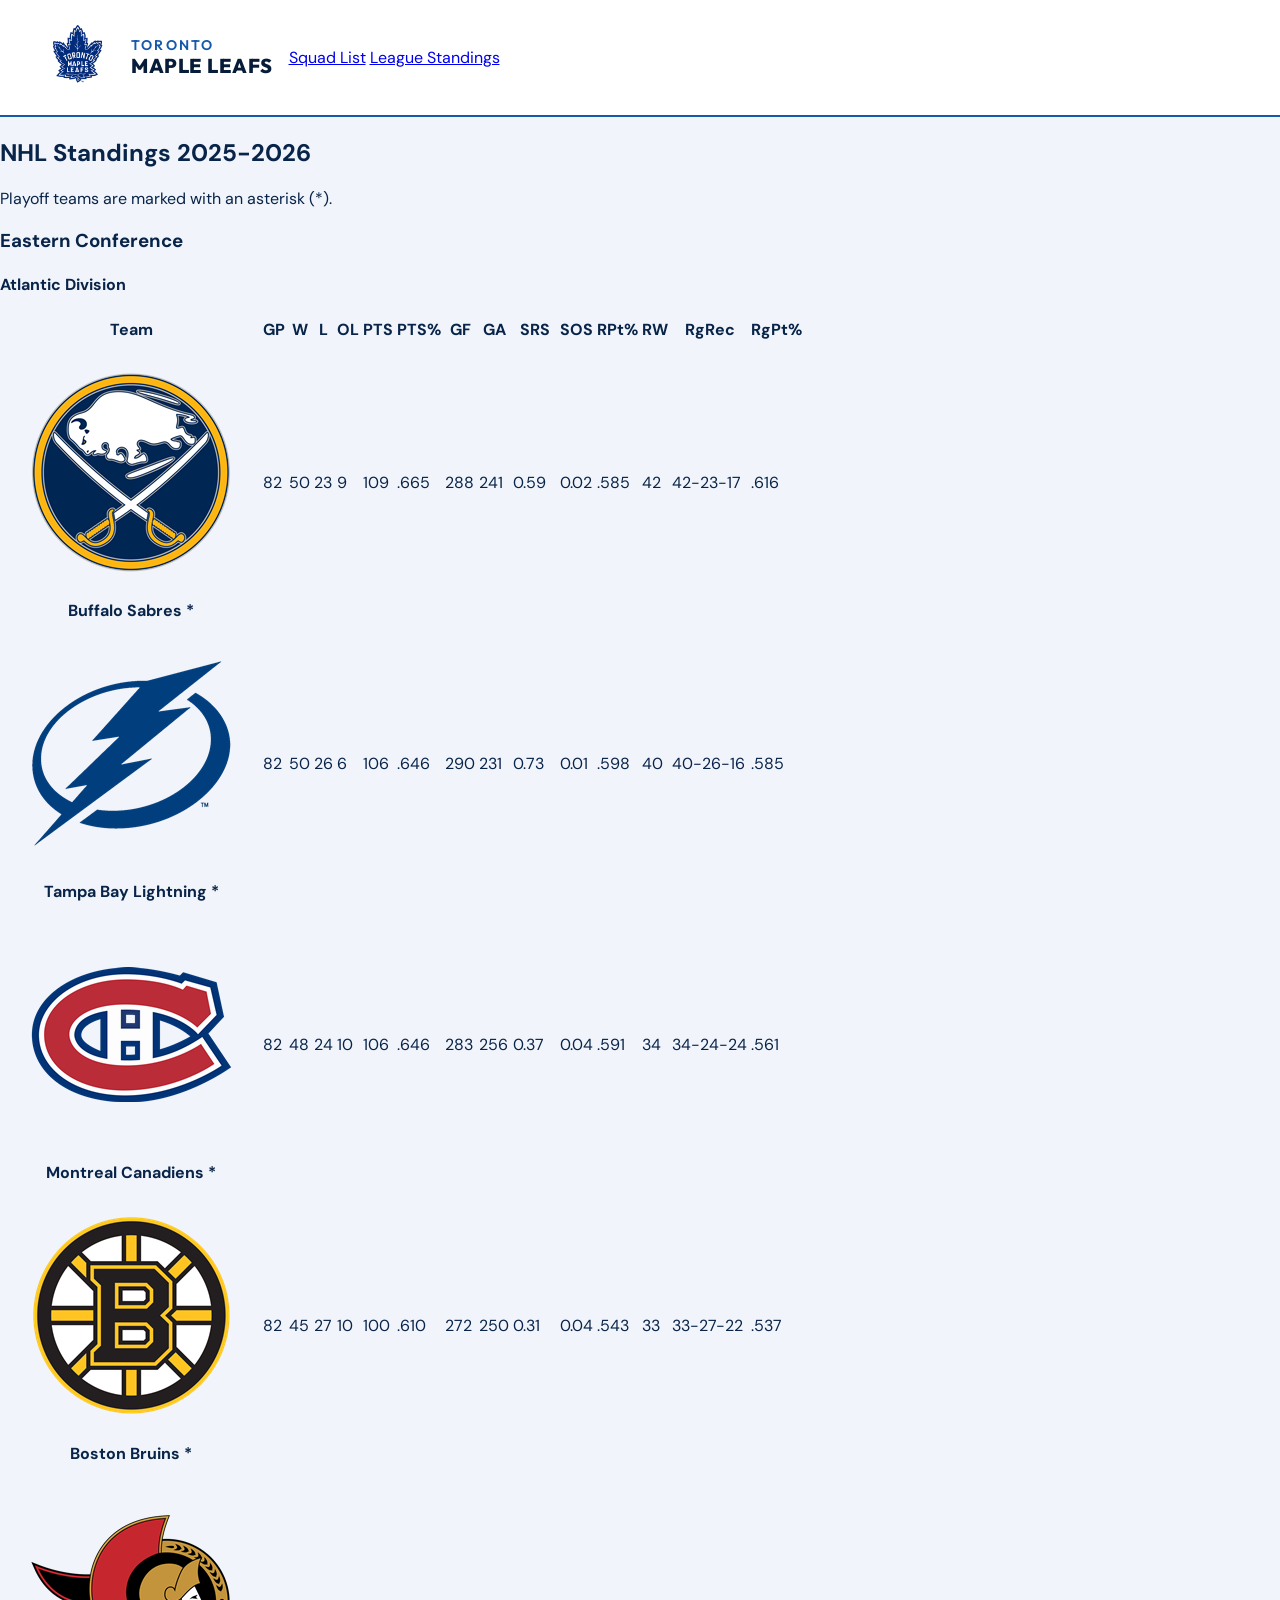
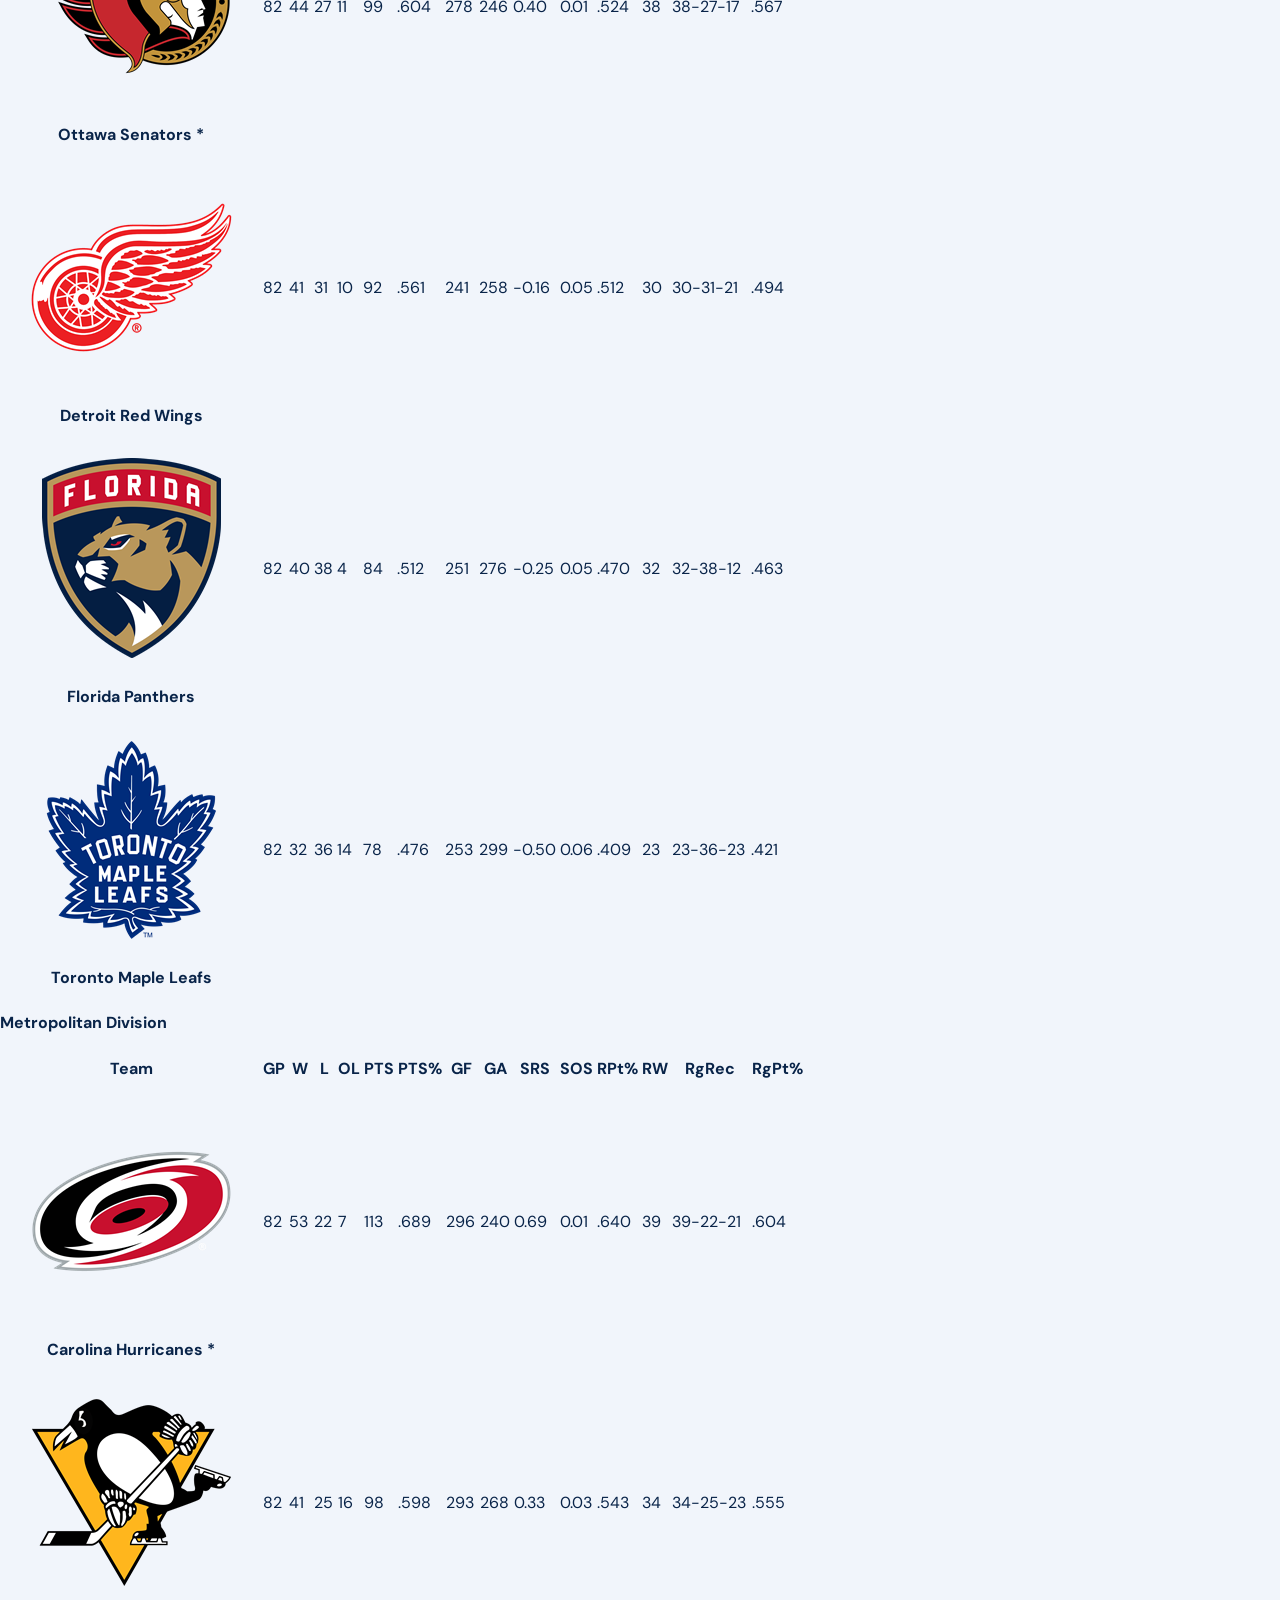
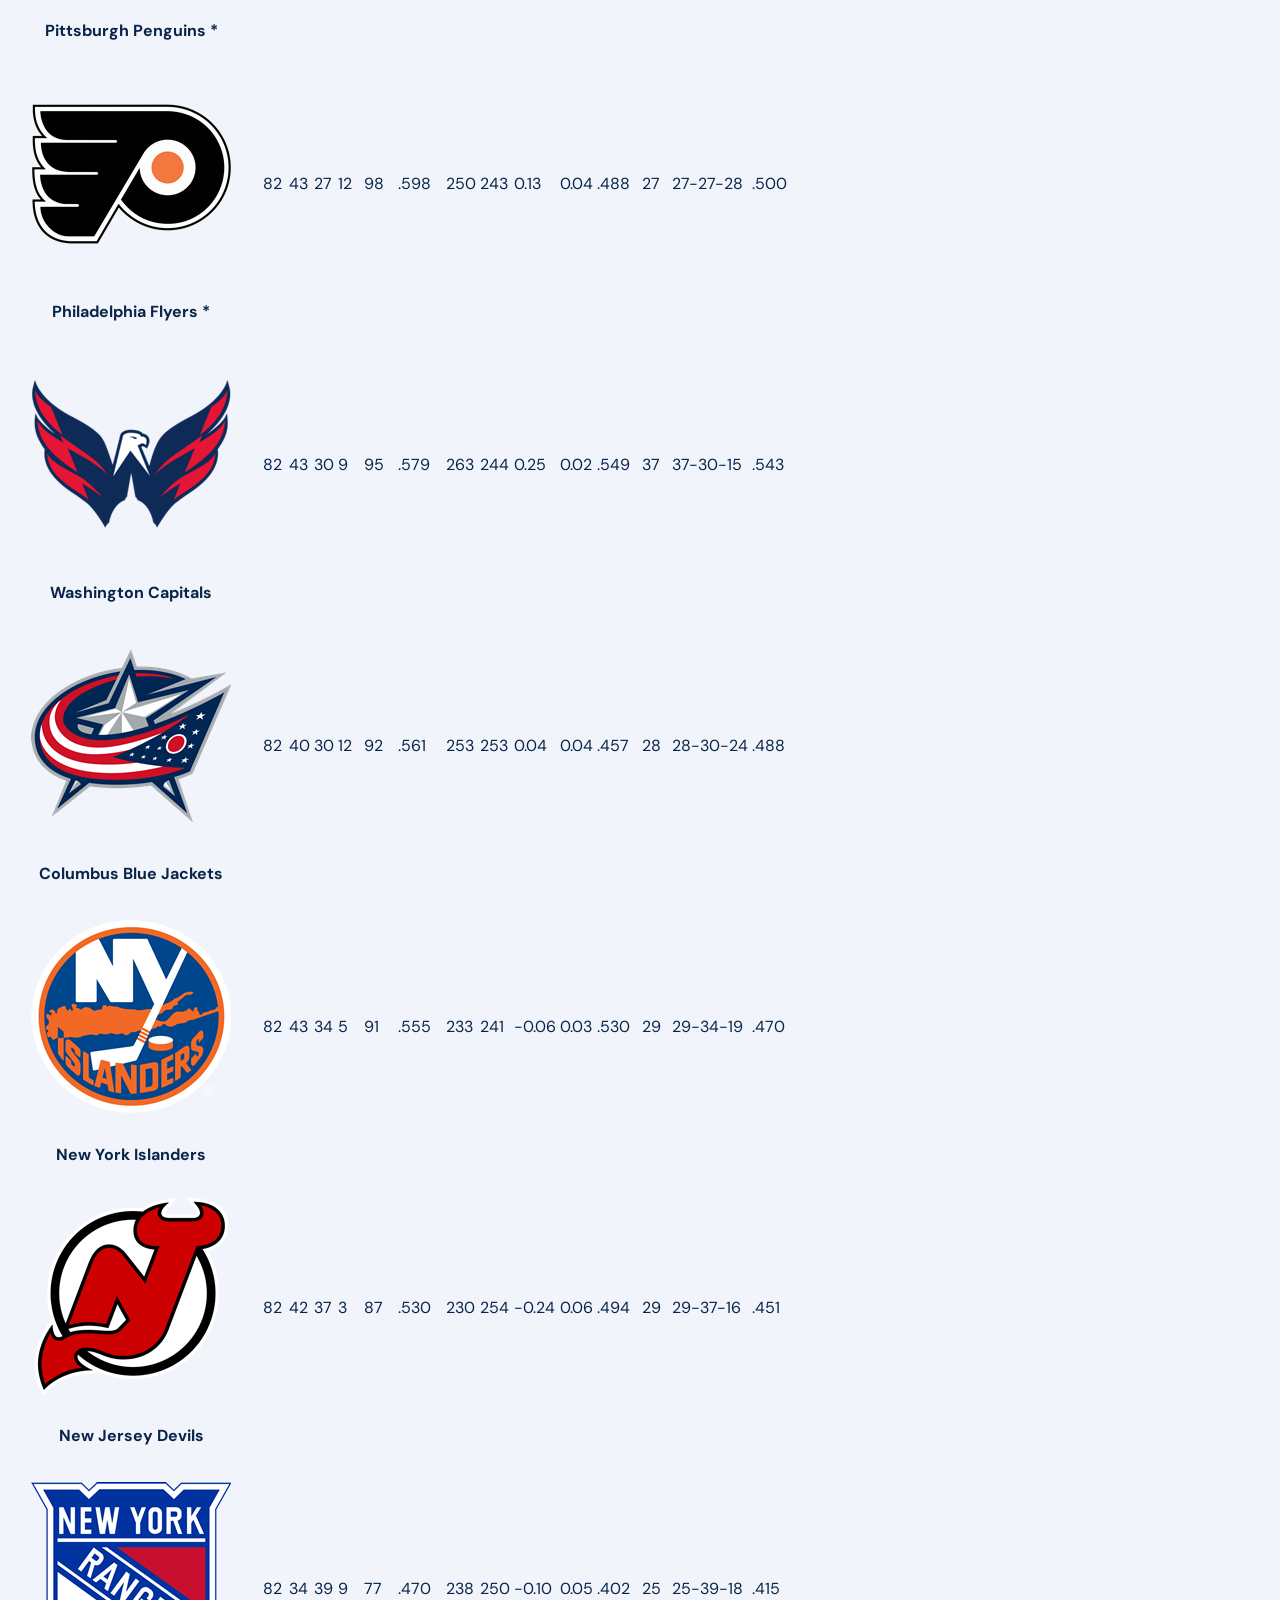
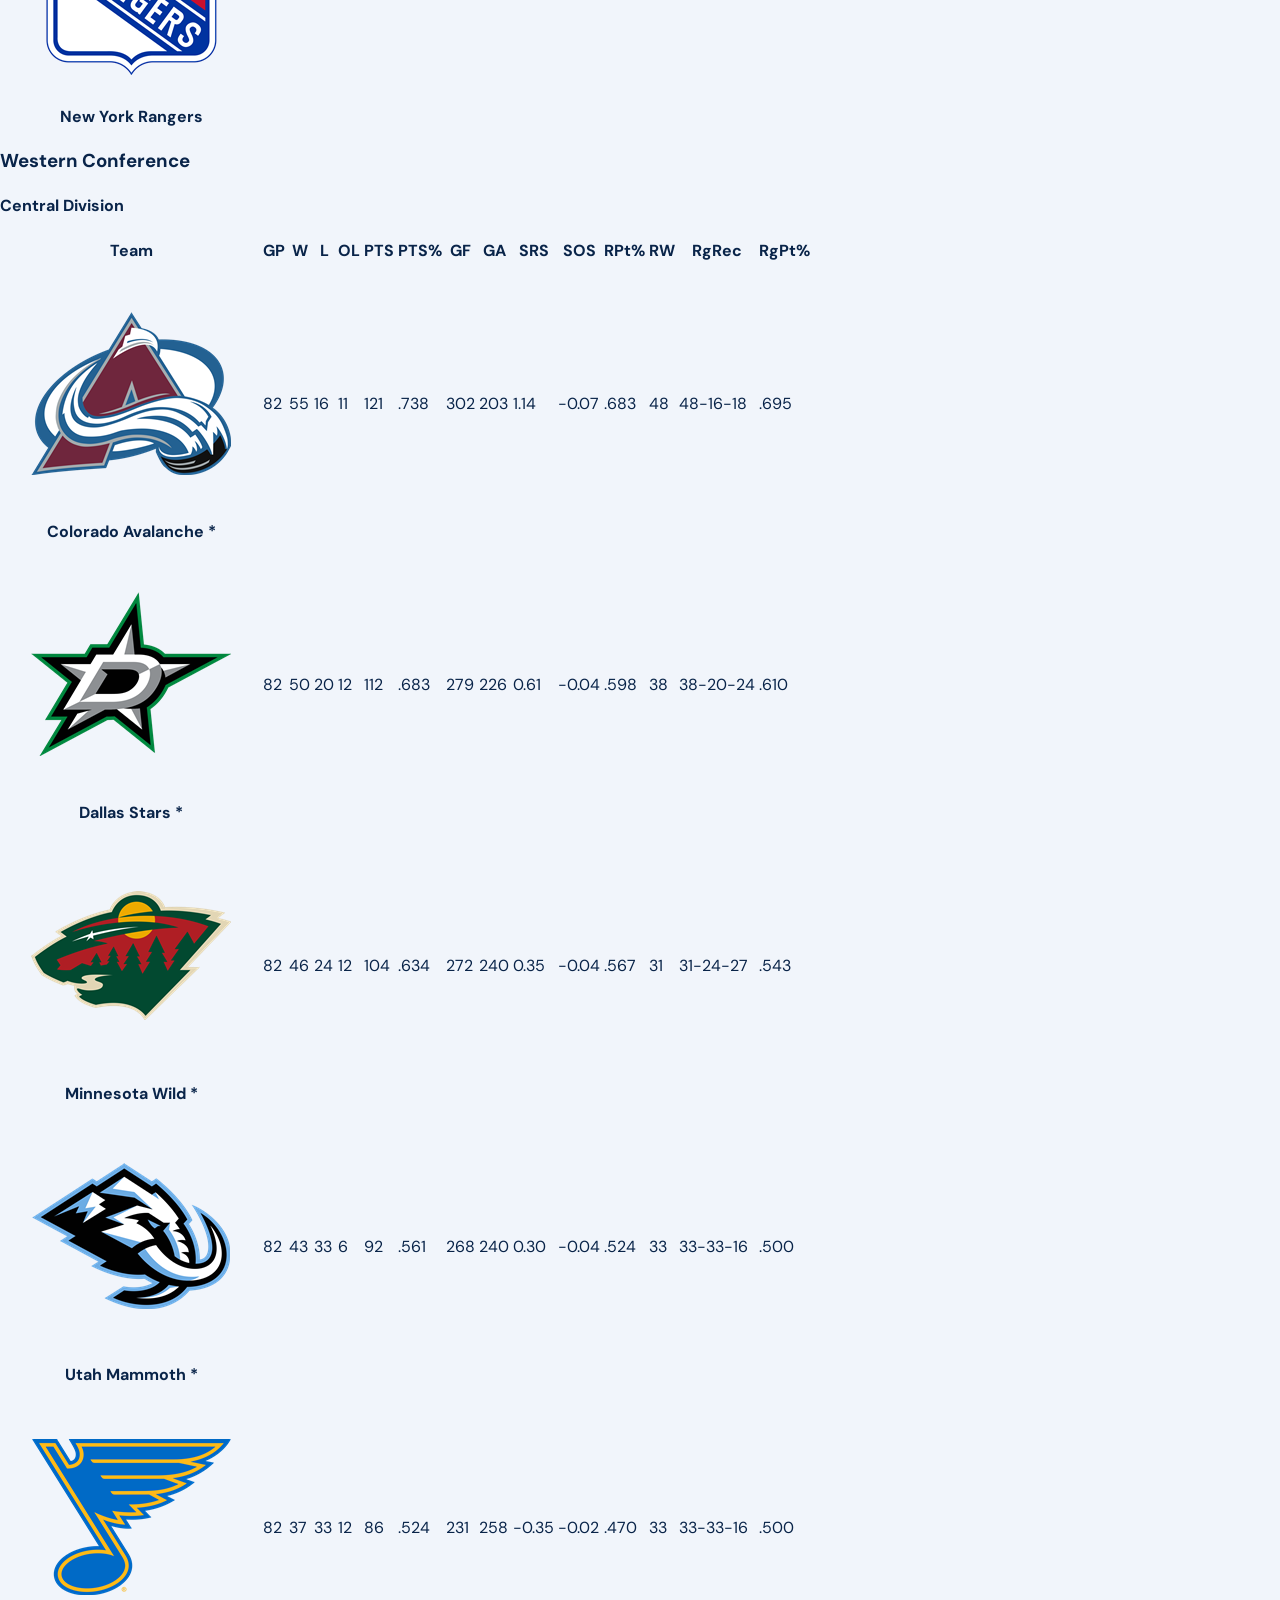
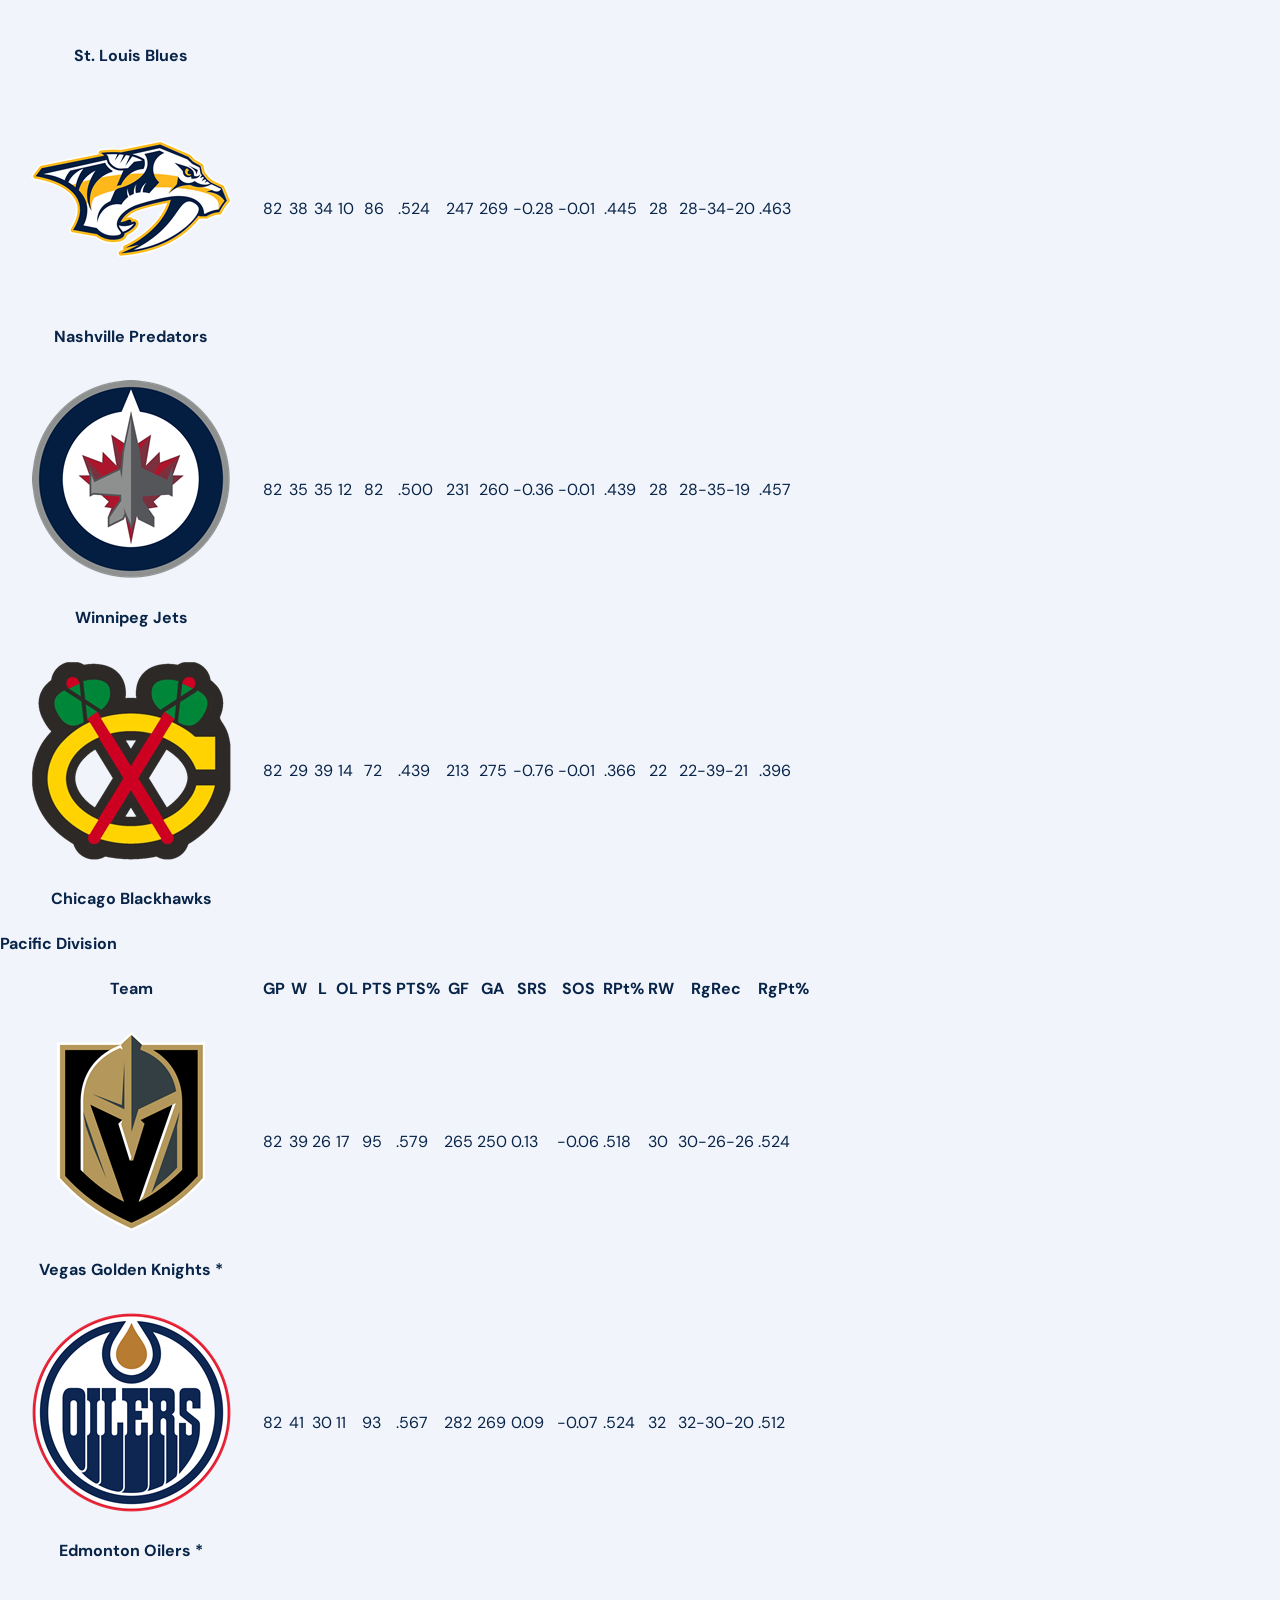
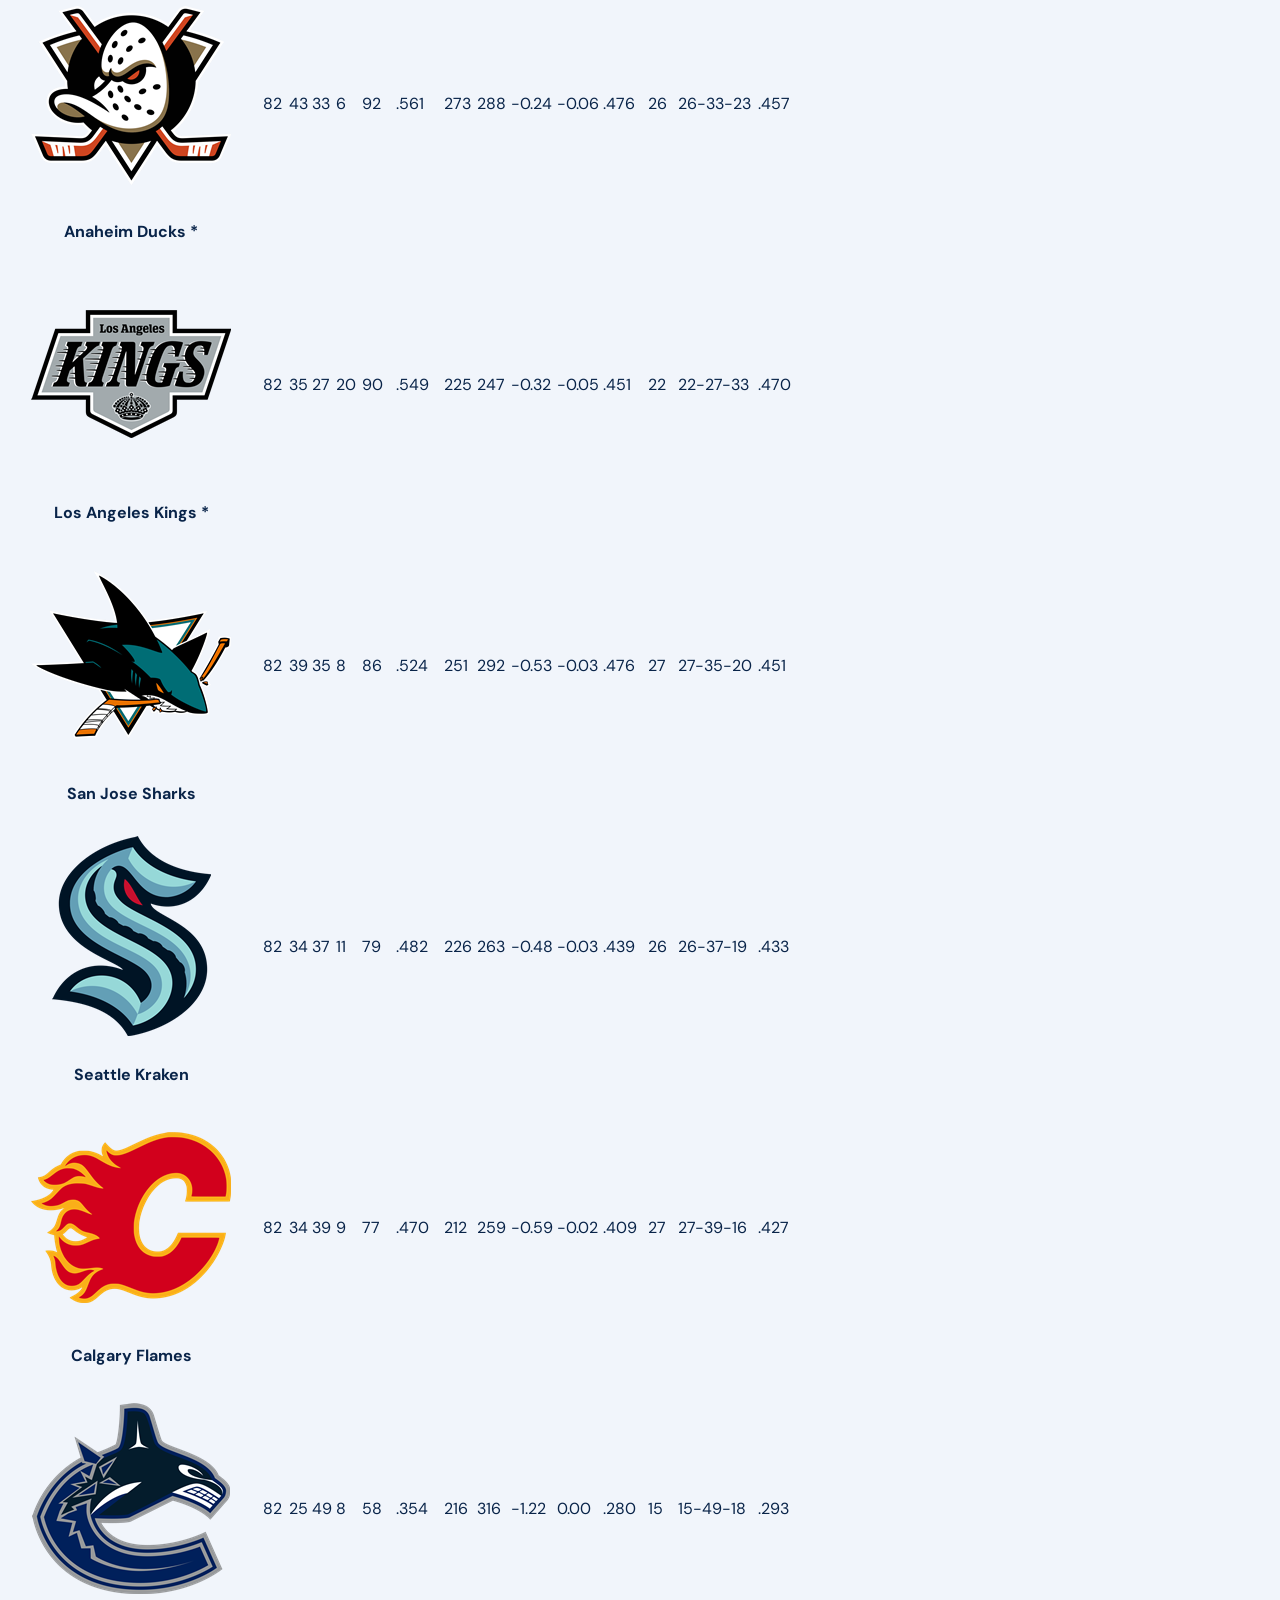
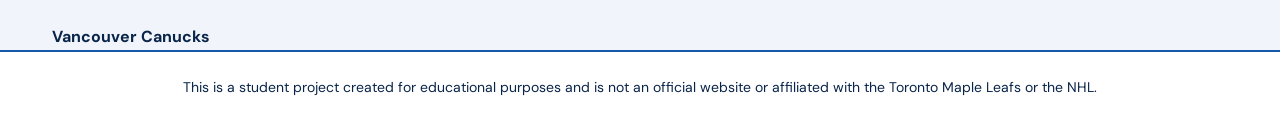
==== commit 12af1421: "Add Pacific Division standings" ====
--- a/standings.html
+++ b/standings.html
@@ -600,6 +600,193 @@
                             </tbody>
                         </table>
                     </div>
+                    <!-- Pacific Division -->
+                    <h4 class="standings__divisionTitle">Pacific Division</h4>
+                    <div class="standings__tableWrapper">
+                        <table class="standings__table">
+                            <thead>
+                                <tr>
+                                    <th scope="col">Team</th>
+                                    <th scope="col">GP</th>
+                                    <th scope="col">W</th>
+                                    <th scope="col">L</th>
+                                    <th scope="col">OL</th>
+                                    <th scope="col">PTS</th>
+                                    <th scope="col">PTS%</th>
+                                    <th scope="col">GF</th>
+                                    <th scope="col">GA</th>
+                                    <th scope="col">SRS</th>
+                                    <th scope="col">SOS</th>
+                                    <th scope="col">RPt%</th>
+                                    <th scope="col">RW</th>
+                                    <th scope="col">RgRec</th>
+                                    <th scope="col">RgPt%</th>
+                                </tr>
+                            </thead>
+                            <tbody>
+                                <tr>
+                                    <th scope="row" class="standings__team">
+                                        <img src="assets/logos/teams/vegas-golden-knights-logo.webp" alt="">
+                                        Vegas Golden Knights *
+                                    </th>
+                                    <td>82</td>
+                                    <td>39</td>
+                                    <td>26</td>
+                                    <td>17</td>
+                                    <td>95</td>
+                                    <td>.579</td>
+                                    <td>265</td>
+                                    <td>250</td>
+                                    <td>0.13</td>
+                                    <td>-0.06</td>
+                                    <td>.518</td>
+                                    <td>30</td>
+                                    <td>30-26-26</td>
+                                    <td>.524</td>
+                                </tr>
+                                <tr>
+                                    <th scope="row" class="standings__team">
+                                        <img src="assets/logos/teams/edmonton-oilers-logo.webp" alt="">
+                                        Edmonton Oilers *
+                                    </th>
+                                    <td>82</td>
+                                    <td>41</td>
+                                    <td>30</td>
+                                    <td>11</td>
+                                    <td>93</td>
+                                    <td>.567</td>
+                                    <td>282</td>
+                                    <td>269</td>
+                                    <td>0.09</td>
+                                    <td>-0.07</td>
+                                    <td>.524</td>
+                                    <td>32</td>
+                                    <td>32-30-20</td>
+                                    <td>.512</td>
+                                </tr>
+                                <tr>
+                                    <th scope="row" class="standings__team">
+                                        <img src="assets/logos/teams/anaheim-ducks-logo.webp" alt="">
+                                        Anaheim Ducks *
+                                    </th>
+                                    <td>82</td>
+                                    <td>43</td>
+                                    <td>33</td>
+                                    <td>6</td>
+                                    <td>92</td>
+                                    <td>.561</td>
+                                    <td>273</td>
+                                    <td>288</td>
+                                    <td>-0.24</td>
+                                    <td>-0.06</td>
+                                    <td>.476</td>
+                                    <td>26</td>
+                                    <td>26-33-23</td>
+                                    <td>.457</td>
+                                </tr>
+                                <tr>
+                                    <th scope="row" class="standings__team">
+                                        <img src="assets/logos/teams/los-angeles-kings-logo.webp" alt="">
+                                        Los Angeles Kings *
+                                    </th>
+                                    <td>82</td>
+                                    <td>35</td>
+                                    <td>27</td>
+                                    <td>20</td>
+                                    <td>90</td>
+                                    <td>.549</td>
+                                    <td>225</td>
+                                    <td>247</td>
+                                    <td>-0.32</td>
+                                    <td>-0.05</td>
+                                    <td>.451</td>
+                                    <td>22</td>
+                                    <td>22-27-33</td>
+                                    <td>.470</td>
+                                </tr>
+                                <tr>
+                                    <th scope="row" class="standings__team">
+                                        <img src="assets/logos/teams/san-jose-sharks-logo.webp" alt="">
+                                        San Jose Sharks
+                                    </th>
+                                    <td>82</td>
+                                    <td>39</td>
+                                    <td>35</td>
+                                    <td>8</td>
+                                    <td>86</td>
+                                    <td>.524</td>
+                                    <td>251</td>
+                                    <td>292</td>
+                                    <td>-0.53</td>
+                                    <td>-0.03</td>
+                                    <td>.476</td>
+                                    <td>27</td>
+                                    <td>27-35-20</td>
+                                    <td>.451</td>
+                                </tr>
+                                <tr>
+                                    <th scope="row" class="standings__team">
+                                        <img src="assets/logos/teams/seattle-kraken-logo.webp" alt="">
+                                        Seattle Kraken
+                                    </th>
+                                    <td>82</td>
+                                    <td>34</td>
+                                    <td>37</td>
+                                    <td>11</td>
+                                    <td>79</td>
+                                    <td>.482</td>
+                                    <td>226</td>
+                                    <td>263</td>
+                                    <td>-0.48</td>
+                                    <td>-0.03</td>
+                                    <td>.439</td>
+                                    <td>26</td>
+                                    <td>26-37-19</td>
+                                    <td>.433</td>
+                                </tr>
+                                <tr>
+                                    <th scope="row" class="standings__team">
+                                        <img src="assets/logos/teams/calgary-flames-logo.webp" alt="">
+                                        Calgary Flames
+                                    </th>
+                                    <td>82</td>
+                                    <td>34</td>
+                                    <td>39</td>
+                                    <td>9</td>
+                                    <td>77</td>
+                                    <td>.470</td>
+                                    <td>212</td>
+                                    <td>259</td>
+                                    <td>-0.59</td>
+                                    <td>-0.02</td>
+                                    <td>.409</td>
+                                    <td>27</td>
+                                    <td>27-39-16</td>
+                                    <td>.427</td>
+                                </tr>
+                                <tr>
+                                    <th scope="row" class="standings__team">
+                                        <img src="assets/logos/teams/vancouver-canucks-logo.webp" alt="">
+                                        Vancouver Canucks
+                                    </th>
+                                    <td>82</td>
+                                    <td>25</td>
+                                    <td>49</td>
+                                    <td>8</td>
+                                    <td>58</td>
+                                    <td>.354</td>
+                                    <td>216</td>
+                                    <td>316</td>
+                                    <td>-1.22</td>
+                                    <td>0.00</td>
+                                    <td>.280</td>
+                                    <td>15</td>
+                                    <td>15-49-18</td>
+                                    <td>.293</td>
+                                </tr>
+                            </tbody>
+                        </table>
+                    </div>
                 </section>
             </div>
         </section>
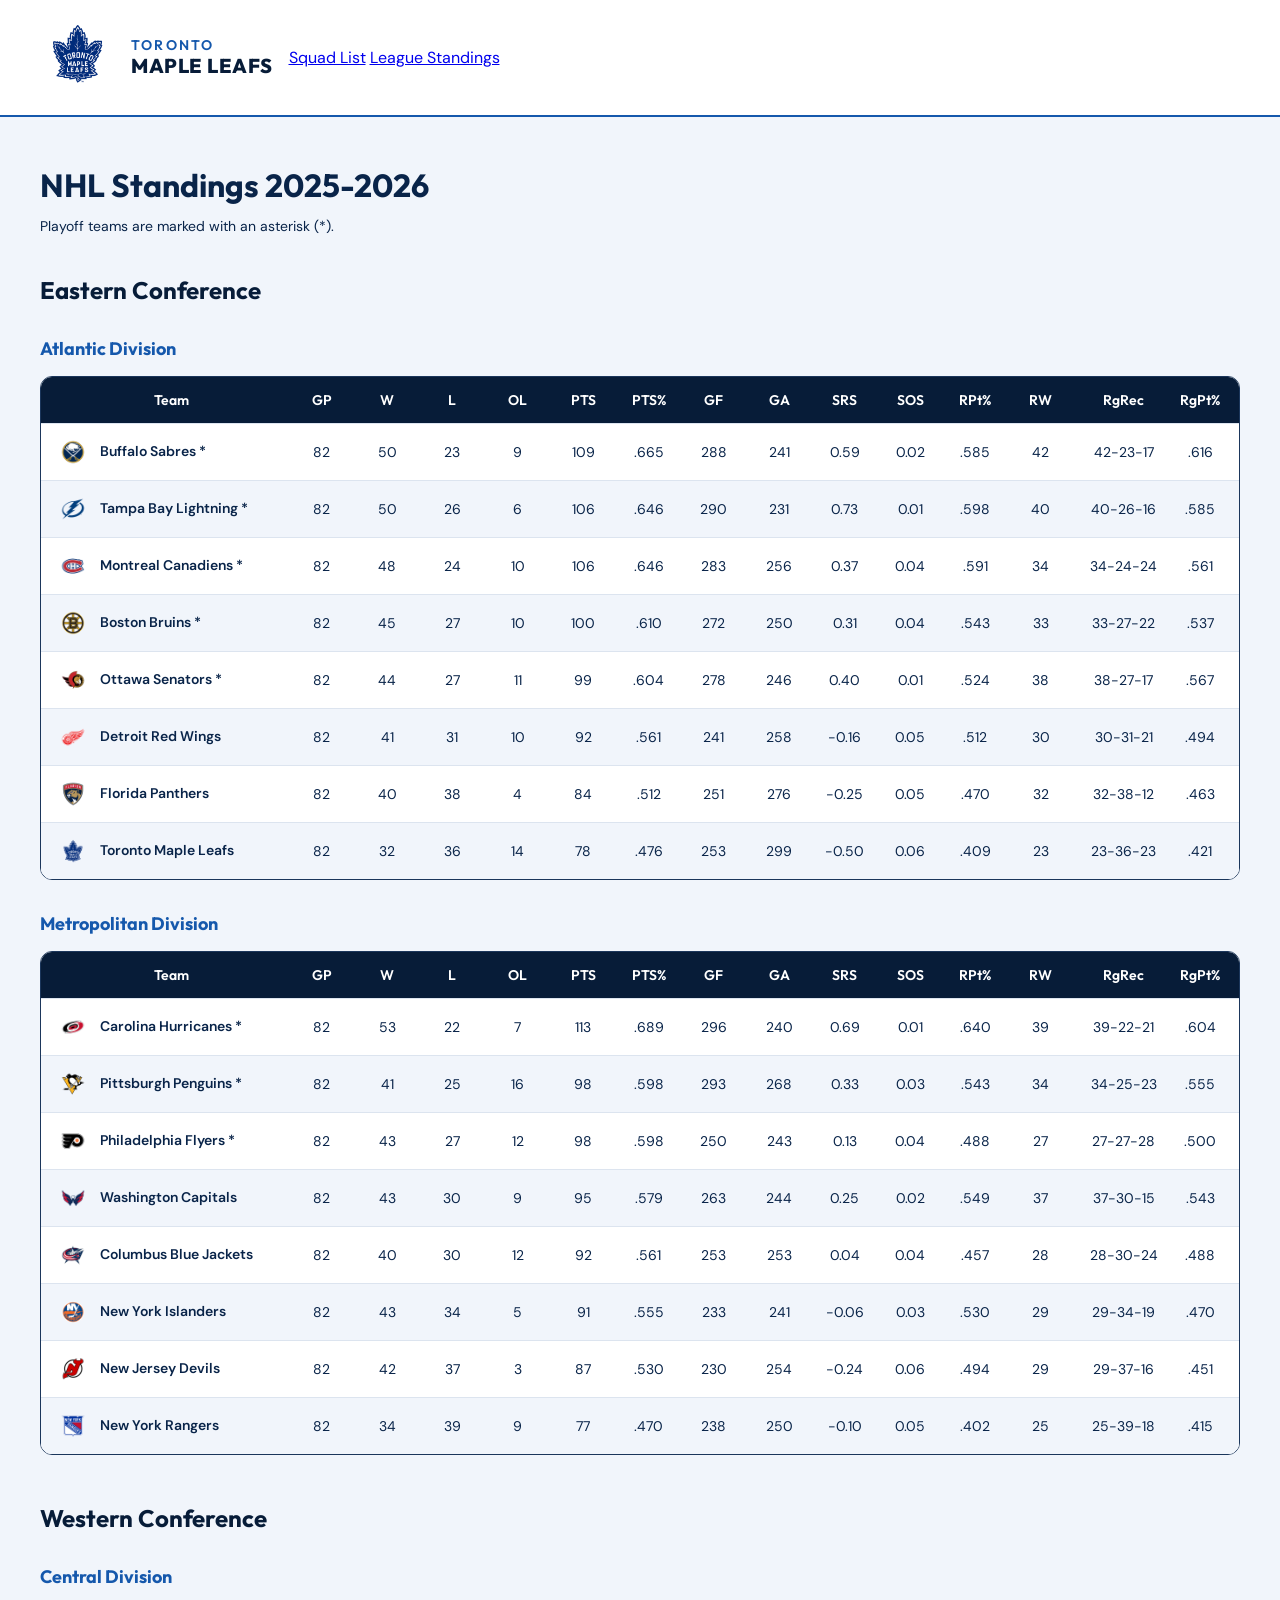
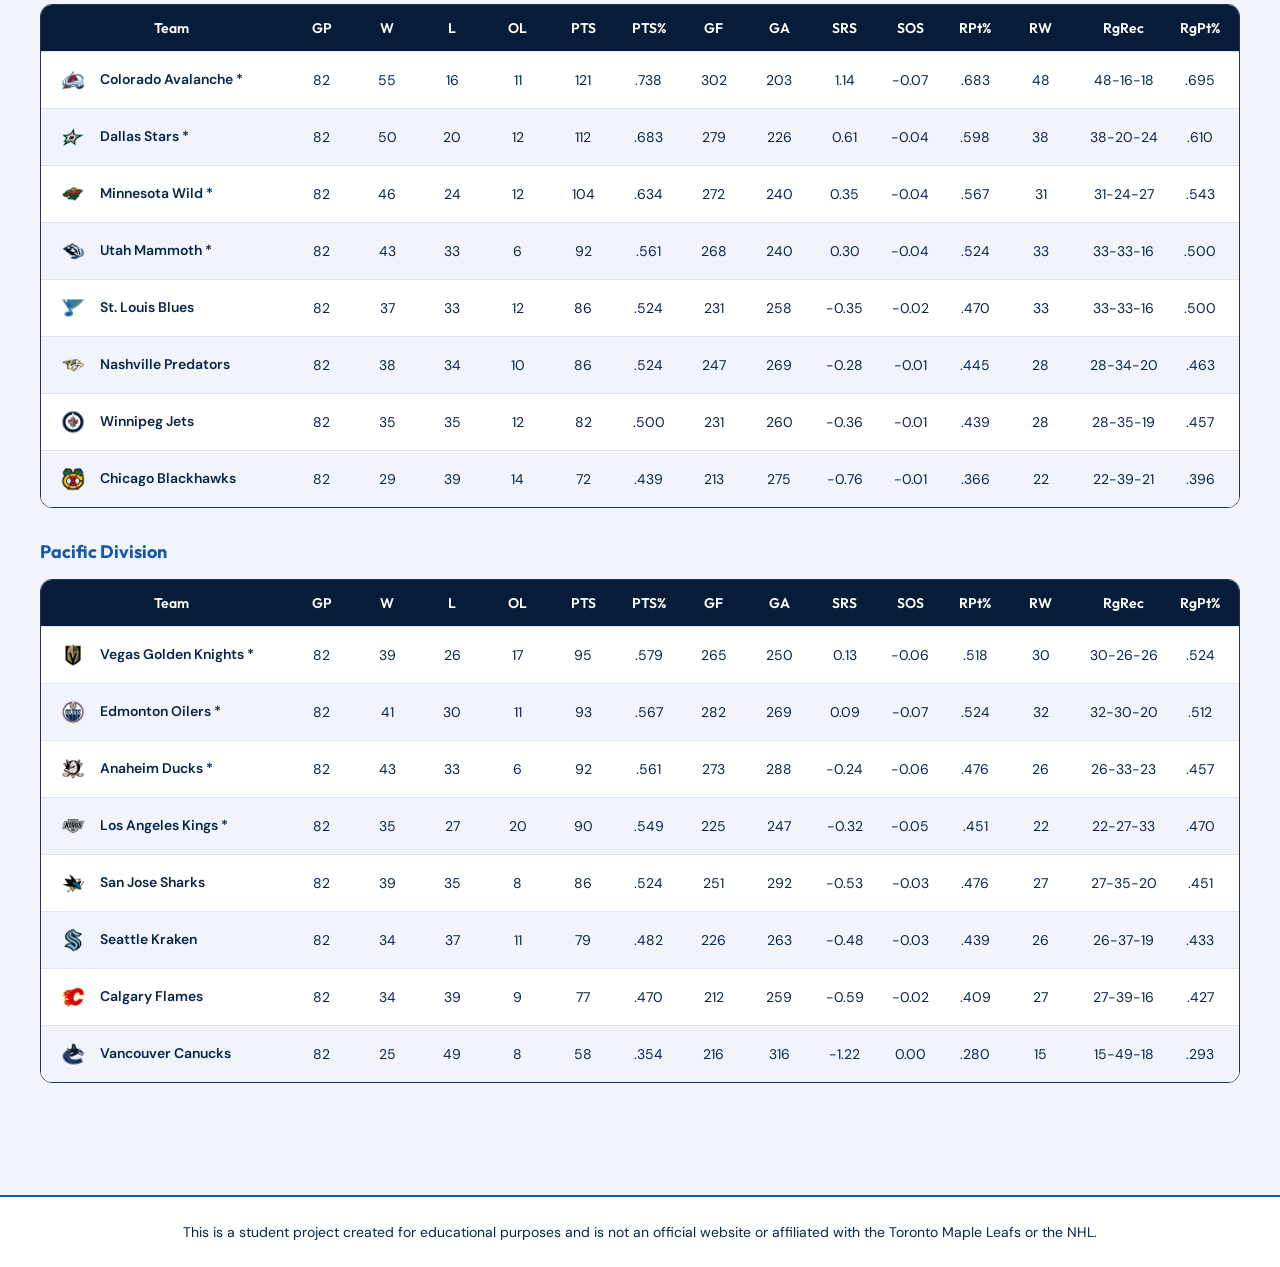
==== commit f51ea28d: "Style NHL standings tables" ====
--- a/standings.html
+++ b/standings.html
@@ -38,376 +38,380 @@
                     <!-- Atlantic Division -->
                     <h4 class="standings__divisionTitle">Atlantic Division</h4>
                     <div class="standings__tableWrapper">
-                        <table class="standings__table">
-                            <thead>
-                                <tr>
-                                    <th scope="col">Team</th>
-                                    <th scope="col">GP</th>
-                                    <th scope="col">W</th>
-                                    <th scope="col">L</th>
-                                    <th scope="col">OL</th>
-                                    <th scope="col">PTS</th>
-                                    <th scope="col">PTS%</th>
-                                    <th scope="col">GF</th>
-                                    <th scope="col">GA</th>
-                                    <th scope="col">SRS</th>
-                                    <th scope="col">SOS</th>
-                                    <th scope="col">RPt%</th>
-                                    <th scope="col">RW</th>
-                                    <th scope="col">RgRec</th>
-                                    <th scope="col">RgPt%</th>
-                                </tr>
-                            </thead>
-                            <tbody>
-                                <tr>
-                                    <th scope="row" class="standings__team">
-                                        <img src="assets/logos/teams/buffalo-sabres-logo.webp" alt="">
-                                        Buffalo Sabres *
-                                    </th>
-                                    <td>82</td>
-                                    <td>50</td>
-                                    <td>23</td>
-                                    <td>9</td>
-                                    <td>109</td>
-                                    <td>.665</td>
-                                    <td>288</td>
-                                    <td>241</td>
-                                    <td>0.59</td>
-                                    <td>0.02</td>
-                                    <td>.585</td>
-                                    <td>42</td>
-                                    <td>42-23-17</td>
-                                    <td>.616</td>
-                                </tr>
-                                <tr>
-                                    <th scope="row" class="standings__team">
-                                        <img src="assets/logos/teams/tampa-bay-lightning-logo.webp" alt="">
-                                        Tampa Bay Lightning *
-                                    </th>
-                                    <td>82</td>
-                                    <td>50</td>
-                                    <td>26</td>
-                                    <td>6</td>
-                                    <td>106</td>
-                                    <td>.646</td>
-                                    <td>290</td>
-                                    <td>231</td>
-                                    <td>0.73</td>
-                                    <td>0.01</td>
-                                    <td>.598</td>
-                                    <td>40</td>
-                                    <td>40-26-16</td>
-                                    <td>.585</td>
-                                </tr>
-                                <tr>
-                                    <th scope="row" class="standings__team">
-                                        <img src="assets/logos/teams/montreal-canadiens-logo.webp" alt="">
-                                        Montreal Canadiens *
-                                    </th>
-                                    <td>82</td>
-                                    <td>48</td>
-                                    <td>24</td>
-                                    <td>10</td>
-                                    <td>106</td>
-                                    <td>.646</td>
-                                    <td>283</td>
-                                    <td>256</td>
-                                    <td>0.37</td>
-                                    <td>0.04</td>
-                                    <td>.591</td>
-                                    <td>34</td>
-                                    <td>34-24-24</td>
-                                    <td>.561</td>
-                                </tr>
-                                <tr>
-                                    <th scope="row" class="standings__team">
-                                        <img src="assets/logos/teams/boston-bruins-logo.webp" alt="">
-                                        Boston Bruins *
-                                    </th>
-                                    <td>82</td>
-                                    <td>45</td>
-                                    <td>27</td>
-                                    <td>10</td>
-                                    <td>100</td>
-                                    <td>.610</td>
-                                    <td>272</td>
-                                    <td>250</td>
-                                    <td>0.31</td>
-                                    <td>0.04</td>
-                                    <td>.543</td>
-                                    <td>33</td>
-                                    <td>33-27-22</td>
-                                    <td>.537</td>
-                                </tr>
-                                <tr>
-                                    <th scope="row" class="standings__team">
-                                        <img src="assets/logos/teams/ottawa-senators-logo.webp" alt="">
-                                        Ottawa Senators *
-                                    </th>
-                                    <td>82</td>
-                                    <td>44</td>
-                                    <td>27</td>
-                                    <td>11</td>
-                                    <td>99</td>
-                                    <td>.604</td>
-                                    <td>278</td>
-                                    <td>246</td>
-                                    <td>0.40</td>
-                                    <td>0.01</td>
-                                    <td>.524</td>
-                                    <td>38</td>
-                                    <td>38-27-17</td>
-                                    <td>.567</td>
-                                </tr>
-                                <tr>
-                                    <th scope="row" class="standings__team">
-                                        <img src="assets/logos/teams/detroit-red-wings-logo.webp" alt="">
-                                        Detroit Red Wings
-                                    </th>
-                                    <td>82</td>
-                                    <td>41</td>
-                                    <td>31</td>
-                                    <td>10</td>
-                                    <td>92</td>
-                                    <td>.561</td>
-                                    <td>241</td>
-                                    <td>258</td>
-                                    <td>-0.16</td>
-                                    <td>0.05</td>
-                                    <td>.512</td>
-                                    <td>30</td>
-                                    <td>30-31-21</td>
-                                    <td>.494</td>
-                                </tr>
-                                <tr>
-                                    <th scope="row" class="standings__team">
-                                        <img src="assets/logos/teams/florida-panthers-logo.webp" alt="">
-                                        Florida Panthers
-                                    </th>
-                                    <td>82</td>
-                                    <td>40</td>
-                                    <td>38</td>
-                                    <td>4</td>
-                                    <td>84</td>
-                                    <td>.512</td>
-                                    <td>251</td>
-                                    <td>276</td>
-                                    <td>-0.25</td>
-                                    <td>0.05</td>
-                                    <td>.470</td>
-                                    <td>32</td>
-                                    <td>32-38-12</td>
-                                    <td>.463</td>
-                                </tr>
-                                <tr class="standings__row--highlight">
-                                    <th scope="row" class="standings__team">
-                                        <img src="assets/logos/teams/toronto-maple-leafs-logo.webp" alt="">
-                                        Toronto Maple Leafs
-                                    </th>
-                                    <td>82</td>
-                                    <td>32</td>
-                                    <td>36</td>
-                                    <td>14</td>
-                                    <td>78</td>
-                                    <td>.476</td>
-                                    <td>253</td>
-                                    <td>299</td>
-                                    <td>-0.50</td>
-                                    <td>0.06</td>
-                                    <td>.409</td>
-                                    <td>23</td>
-                                    <td>23-36-23</td>
-                                    <td>.421</td>
-                                </tr>
-                            </tbody>
-                        </table>
+                        <div class="standings__tableScroll">
+                            <table class="standings__table">
+                                <thead>
+                                    <tr>
+                                        <th scope="col">Team</th>
+                                        <th scope="col">GP</th>
+                                        <th scope="col">W</th>
+                                        <th scope="col">L</th>
+                                        <th scope="col">OL</th>
+                                        <th scope="col">PTS</th>
+                                        <th scope="col">PTS%</th>
+                                        <th scope="col">GF</th>
+                                        <th scope="col">GA</th>
+                                        <th scope="col">SRS</th>
+                                        <th scope="col">SOS</th>
+                                        <th scope="col">RPt%</th>
+                                        <th scope="col">RW</th>
+                                        <th scope="col">RgRec</th>
+                                        <th scope="col">RgPt%</th>
+                                    </tr>
+                                </thead>
+                                <tbody>
+                                    <tr>
+                                        <th scope="row" class="standings__team">
+                                            <img src="assets/logos/teams/buffalo-sabres-logo.webp" alt="">
+                                            Buffalo Sabres *
+                                        </th>
+                                        <td>82</td>
+                                        <td>50</td>
+                                        <td>23</td>
+                                        <td>9</td>
+                                        <td>109</td>
+                                        <td>.665</td>
+                                        <td>288</td>
+                                        <td>241</td>
+                                        <td>0.59</td>
+                                        <td>0.02</td>
+                                        <td>.585</td>
+                                        <td>42</td>
+                                        <td>42-23-17</td>
+                                        <td>.616</td>
+                                    </tr>
+                                    <tr>
+                                        <th scope="row" class="standings__team">
+                                            <img src="assets/logos/teams/tampa-bay-lightning-logo.webp" alt="">
+                                            Tampa Bay Lightning *
+                                        </th>
+                                        <td>82</td>
+                                        <td>50</td>
+                                        <td>26</td>
+                                        <td>6</td>
+                                        <td>106</td>
+                                        <td>.646</td>
+                                        <td>290</td>
+                                        <td>231</td>
+                                        <td>0.73</td>
+                                        <td>0.01</td>
+                                        <td>.598</td>
+                                        <td>40</td>
+                                        <td>40-26-16</td>
+                                        <td>.585</td>
+                                    </tr>
+                                    <tr>
+                                        <th scope="row" class="standings__team">
+                                            <img src="assets/logos/teams/montreal-canadiens-logo.webp" alt="">
+                                            Montreal Canadiens *
+                                        </th>
+                                        <td>82</td>
+                                        <td>48</td>
+                                        <td>24</td>
+                                        <td>10</td>
+                                        <td>106</td>
+                                        <td>.646</td>
+                                        <td>283</td>
+                                        <td>256</td>
+                                        <td>0.37</td>
+                                        <td>0.04</td>
+                                        <td>.591</td>
+                                        <td>34</td>
+                                        <td>34-24-24</td>
+                                        <td>.561</td>
+                                    </tr>
+                                    <tr>
+                                        <th scope="row" class="standings__team">
+                                            <img src="assets/logos/teams/boston-bruins-logo.webp" alt="">
+                                            Boston Bruins *
+                                        </th>
+                                        <td>82</td>
+                                        <td>45</td>
+                                        <td>27</td>
+                                        <td>10</td>
+                                        <td>100</td>
+                                        <td>.610</td>
+                                        <td>272</td>
+                                        <td>250</td>
+                                        <td>0.31</td>
+                                        <td>0.04</td>
+                                        <td>.543</td>
+                                        <td>33</td>
+                                        <td>33-27-22</td>
+                                        <td>.537</td>
+                                    </tr>
+                                    <tr>
+                                        <th scope="row" class="standings__team">
+                                            <img src="assets/logos/teams/ottawa-senators-logo.webp" alt="">
+                                            Ottawa Senators *
+                                        </th>
+                                        <td>82</td>
+                                        <td>44</td>
+                                        <td>27</td>
+                                        <td>11</td>
+                                        <td>99</td>
+                                        <td>.604</td>
+                                        <td>278</td>
+                                        <td>246</td>
+                                        <td>0.40</td>
+                                        <td>0.01</td>
+                                        <td>.524</td>
+                                        <td>38</td>
+                                        <td>38-27-17</td>
+                                        <td>.567</td>
+                                    </tr>
+                                    <tr>
+                                        <th scope="row" class="standings__team">
+                                            <img src="assets/logos/teams/detroit-red-wings-logo.webp" alt="">
+                                            Detroit Red Wings
+                                        </th>
+                                        <td>82</td>
+                                        <td>41</td>
+                                        <td>31</td>
+                                        <td>10</td>
+                                        <td>92</td>
+                                        <td>.561</td>
+                                        <td>241</td>
+                                        <td>258</td>
+                                        <td>-0.16</td>
+                                        <td>0.05</td>
+                                        <td>.512</td>
+                                        <td>30</td>
+                                        <td>30-31-21</td>
+                                        <td>.494</td>
+                                    </tr>
+                                    <tr>
+                                        <th scope="row" class="standings__team">
+                                            <img src="assets/logos/teams/florida-panthers-logo.webp" alt="">
+                                            Florida Panthers
+                                        </th>
+                                        <td>82</td>
+                                        <td>40</td>
+                                        <td>38</td>
+                                        <td>4</td>
+                                        <td>84</td>
+                                        <td>.512</td>
+                                        <td>251</td>
+                                        <td>276</td>
+                                        <td>-0.25</td>
+                                        <td>0.05</td>
+                                        <td>.470</td>
+                                        <td>32</td>
+                                        <td>32-38-12</td>
+                                        <td>.463</td>
+                                    </tr>
+                                    <tr class="standings__row--highlight">
+                                        <th scope="row" class="standings__team">
+                                            <img src="assets/logos/teams/toronto-maple-leafs-logo.webp" alt="">
+                                            Toronto Maple Leafs
+                                        </th>
+                                        <td>82</td>
+                                        <td>32</td>
+                                        <td>36</td>
+                                        <td>14</td>
+                                        <td>78</td>
+                                        <td>.476</td>
+                                        <td>253</td>
+                                        <td>299</td>
+                                        <td>-0.50</td>
+                                        <td>0.06</td>
+                                        <td>.409</td>
+                                        <td>23</td>
+                                        <td>23-36-23</td>
+                                        <td>.421</td>
+                                    </tr>
+                                </tbody>
+                            </table>
+                        </div>
                     </div>
                     <!-- Metropolitan Division -->
                     <h4 class="standings__divisionTitle">Metropolitan Division</h4>
                     <div class="standings__tableWrapper">
-                        <table class="standings__table">
-                            <thead>
-                                <tr>
-                                    <th scope="col">Team</th>
-                                    <th scope="col">GP</th>
-                                    <th scope="col">W</th>
-                                    <th scope="col">L</th>
-                                    <th scope="col">OL</th>
-                                    <th scope="col">PTS</th>
-                                    <th scope="col">PTS%</th>
-                                    <th scope="col">GF</th>
-                                    <th scope="col">GA</th>
-                                    <th scope="col">SRS</th>
-                                    <th scope="col">SOS</th>
-                                    <th scope="col">RPt%</th>
-                                    <th scope="col">RW</th>
-                                    <th scope="col">RgRec</th>
-                                    <th scope="col">RgPt%</th>
-                                </tr>
-                            </thead>
-                            <tbody>
-                                <tr>
-                                    <th scope="row" class="standings__team">
-                                        <img src="assets/logos/teams/carolina-hurricanes-logo.webp" alt="">
-                                        Carolina Hurricanes *
-                                    </th>
-                                    <td>82</td>
-                                    <td>53</td>
-                                    <td>22</td>
-                                    <td>7</td>
-                                    <td>113</td>
-                                    <td>.689</td>
-                                    <td>296</td>
-                                    <td>240</td>
-                                    <td>0.69</td>
-                                    <td>0.01</td>
-                                    <td>.640</td>
-                                    <td>39</td>
-                                    <td>39-22-21</td>
-                                    <td>.604</td>
-                                </tr>
-                                <tr>
-                                    <th scope="row" class="standings__team">
-                                        <img src="assets/logos/teams/pittsburgh-penguins-logo.webp" alt="">
-                                        Pittsburgh Penguins *
-                                    </th>
-                                    <td>82</td>
-                                    <td>41</td>
-                                    <td>25</td>
-                                    <td>16</td>
-                                    <td>98</td>
-                                    <td>.598</td>
-                                    <td>293</td>
-                                    <td>268</td>
-                                    <td>0.33</td>
-                                    <td>0.03</td>
-                                    <td>.543</td>
-                                    <td>34</td>
-                                    <td>34-25-23</td>
-                                    <td>.555</td>
-                                </tr>
-                                <tr>
-                                    <th scope="row" class="standings__team">
-                                        <img src="assets/logos/teams/philadelphia-flyers-logo.webp" alt="">
-                                        Philadelphia Flyers *
-                                    </th>
-                                    <td>82</td>
-                                    <td>43</td>
-                                    <td>27</td>
-                                    <td>12</td>
-                                    <td>98</td>
-                                    <td>.598</td>
-                                    <td>250</td>
-                                    <td>243</td>
-                                    <td>0.13</td>
-                                    <td>0.04</td>
-                                    <td>.488</td>
-                                    <td>27</td>
-                                    <td>27-27-28</td>
-                                    <td>.500</td>
-                                </tr>
-                                <tr>
-                                    <th scope="row" class="standings__team">
-                                        <img src="assets/logos/teams/washington-capitals-logo.webp" alt="">
-                                        Washington Capitals
-                                    </th>
-                                    <td>82</td>
-                                    <td>43</td>
-                                    <td>30</td>
-                                    <td>9</td>
-                                    <td>95</td>
-                                    <td>.579</td>
-                                    <td>263</td>
-                                    <td>244</td>
-                                    <td>0.25</td>
-                                    <td>0.02</td>
-                                    <td>.549</td>
-                                    <td>37</td>
-                                    <td>37-30-15</td>
-                                    <td>.543</td>
-                                </tr>
-                                <tr>
-                                    <th scope="row" class="standings__team">
-                                        <img src="assets/logos/teams/columbus-blue-jackets-logo.webp" alt="">
-                                        Columbus Blue Jackets
-                                    </th>
-                                    <td>82</td>
-                                    <td>40</td>
-                                    <td>30</td>
-                                    <td>12</td>
-                                    <td>92</td>
-                                    <td>.561</td>
-                                    <td>253</td>
-                                    <td>253</td>
-                                    <td>0.04</td>
-                                    <td>0.04</td>
-                                    <td>.457</td>
-                                    <td>28</td>
-                                    <td>28-30-24</td>
-                                    <td>.488</td>
-                                </tr>
-                                <tr>
-                                    <th scope="row" class="standings__team">
-                                        <img src="assets/logos/teams/new-york-islanders-logo.webp" alt="">
-                                        New York Islanders
-                                    </th>
-                                    <td>82</td>
-                                    <td>43</td>
-                                    <td>34</td>
-                                    <td>5</td>
-                                    <td>91</td>
-                                    <td>.555</td>
-                                    <td>233</td>
-                                    <td>241</td>
-                                    <td>-0.06</td>
-                                    <td>0.03</td>
-                                    <td>.530</td>
-                                    <td>29</td>
-                                    <td>29-34-19</td>
-                                    <td>.470</td>
-                                </tr>
-                                <tr>
-                                    <th scope="row" class="standings__team">
-                                        <img src="assets/logos/teams/new-jersey-devils-logo.webp" alt="">
-                                        New Jersey Devils
-                                    </th>
-                                    <td>82</td>
-                                    <td>42</td>
-                                    <td>37</td>
-                                    <td>3</td>
-                                    <td>87</td>
-                                    <td>.530</td>
-                                    <td>230</td>
-                                    <td>254</td>
-                                    <td>-0.24</td>
-                                    <td>0.06</td>
-                                    <td>.494</td>
-                                    <td>29</td>
-                                    <td>29-37-16</td>
-                                    <td>.451</td>
-                                </tr>
-                                <tr>
-                                    <th scope="row" class="standings__team">
-                                        <img src="assets/logos/teams/new-york-rangers-logo.webp" alt="">
-                                        New York Rangers
-                                    </th>
-                                    <td>82</td>
-                                    <td>34</td>
-                                    <td>39</td>
-                                    <td>9</td>
-                                    <td>77</td>
-                                    <td>.470</td>
-                                    <td>238</td>
-                                    <td>250</td>
-                                    <td>-0.10</td>
-                                    <td>0.05</td>
-                                    <td>.402</td>
-                                    <td>25</td>
-                                    <td>25-39-18</td>
-                                    <td>.415</td>
-                                </tr>
-                            </tbody>
-                        </table>
+                        <div class="standings__tableScroll">
+                            <table class="standings__table">
+                                <thead>
+                                    <tr>
+                                        <th scope="col">Team</th>
+                                        <th scope="col">GP</th>
+                                        <th scope="col">W</th>
+                                        <th scope="col">L</th>
+                                        <th scope="col">OL</th>
+                                        <th scope="col">PTS</th>
+                                        <th scope="col">PTS%</th>
+                                        <th scope="col">GF</th>
+                                        <th scope="col">GA</th>
+                                        <th scope="col">SRS</th>
+                                        <th scope="col">SOS</th>
+                                        <th scope="col">RPt%</th>
+                                        <th scope="col">RW</th>
+                                        <th scope="col">RgRec</th>
+                                        <th scope="col">RgPt%</th>
+                                    </tr>
+                                </thead>
+                                <tbody>
+                                    <tr>
+                                        <th scope="row" class="standings__team">
+                                            <img src="assets/logos/teams/carolina-hurricanes-logo.webp" alt="">
+                                            Carolina Hurricanes *
+                                        </th>
+                                        <td>82</td>
+                                        <td>53</td>
+                                        <td>22</td>
+                                        <td>7</td>
+                                        <td>113</td>
+                                        <td>.689</td>
+                                        <td>296</td>
+                                        <td>240</td>
+                                        <td>0.69</td>
+                                        <td>0.01</td>
+                                        <td>.640</td>
+                                        <td>39</td>
+                                        <td>39-22-21</td>
+                                        <td>.604</td>
+                                    </tr>
+                                    <tr>
+                                        <th scope="row" class="standings__team">
+                                            <img src="assets/logos/teams/pittsburgh-penguins-logo.webp" alt="">
+                                            Pittsburgh Penguins *
+                                        </th>
+                                        <td>82</td>
+                                        <td>41</td>
+                                        <td>25</td>
+                                        <td>16</td>
+                                        <td>98</td>
+                                        <td>.598</td>
+                                        <td>293</td>
+                                        <td>268</td>
+                                        <td>0.33</td>
+                                        <td>0.03</td>
+                                        <td>.543</td>
+                                        <td>34</td>
+                                        <td>34-25-23</td>
+                                        <td>.555</td>
+                                    </tr>
+                                    <tr>
+                                        <th scope="row" class="standings__team">
+                                            <img src="assets/logos/teams/philadelphia-flyers-logo.webp" alt="">
+                                            Philadelphia Flyers *
+                                        </th>
+                                        <td>82</td>
+                                        <td>43</td>
+                                        <td>27</td>
+                                        <td>12</td>
+                                        <td>98</td>
+                                        <td>.598</td>
+                                        <td>250</td>
+                                        <td>243</td>
+                                        <td>0.13</td>
+                                        <td>0.04</td>
+                                        <td>.488</td>
+                                        <td>27</td>
+                                        <td>27-27-28</td>
+                                        <td>.500</td>
+                                    </tr>
+                                    <tr>
+                                        <th scope="row" class="standings__team">
+                                            <img src="assets/logos/teams/washington-capitals-logo.webp" alt="">
+                                            Washington Capitals
+                                        </th>
+                                        <td>82</td>
+                                        <td>43</td>
+                                        <td>30</td>
+                                        <td>9</td>
+                                        <td>95</td>
+                                        <td>.579</td>
+                                        <td>263</td>
+                                        <td>244</td>
+                                        <td>0.25</td>
+                                        <td>0.02</td>
+                                        <td>.549</td>
+                                        <td>37</td>
+                                        <td>37-30-15</td>
+                                        <td>.543</td>
+                                    </tr>
+                                    <tr>
+                                        <th scope="row" class="standings__team">
+                                            <img src="assets/logos/teams/columbus-blue-jackets-logo.webp" alt="">
+                                            Columbus Blue Jackets
+                                        </th>
+                                        <td>82</td>
+                                        <td>40</td>
+                                        <td>30</td>
+                                        <td>12</td>
+                                        <td>92</td>
+                                        <td>.561</td>
+                                        <td>253</td>
+                                        <td>253</td>
+                                        <td>0.04</td>
+                                        <td>0.04</td>
+                                        <td>.457</td>
+                                        <td>28</td>
+                                        <td>28-30-24</td>
+                                        <td>.488</td>
+                                    </tr>
+                                    <tr>
+                                        <th scope="row" class="standings__team">
+                                            <img src="assets/logos/teams/new-york-islanders-logo.webp" alt="">
+                                            New York Islanders
+                                        </th>
+                                        <td>82</td>
+                                        <td>43</td>
+                                        <td>34</td>
+                                        <td>5</td>
+                                        <td>91</td>
+                                        <td>.555</td>
+                                        <td>233</td>
+                                        <td>241</td>
+                                        <td>-0.06</td>
+                                        <td>0.03</td>
+                                        <td>.530</td>
+                                        <td>29</td>
+                                        <td>29-34-19</td>
+                                        <td>.470</td>
+                                    </tr>
+                                    <tr>
+                                        <th scope="row" class="standings__team">
+                                            <img src="assets/logos/teams/new-jersey-devils-logo.webp" alt="">
+                                            New Jersey Devils
+                                        </th>
+                                        <td>82</td>
+                                        <td>42</td>
+                                        <td>37</td>
+                                        <td>3</td>
+                                        <td>87</td>
+                                        <td>.530</td>
+                                        <td>230</td>
+                                        <td>254</td>
+                                        <td>-0.24</td>
+                                        <td>0.06</td>
+                                        <td>.494</td>
+                                        <td>29</td>
+                                        <td>29-37-16</td>
+                                        <td>.451</td>
+                                    </tr>
+                                    <tr>
+                                        <th scope="row" class="standings__team">
+                                            <img src="assets/logos/teams/new-york-rangers-logo.webp" alt="">
+                                            New York Rangers
+                                        </th>
+                                        <td>82</td>
+                                        <td>34</td>
+                                        <td>39</td>
+                                        <td>9</td>
+                                        <td>77</td>
+                                        <td>.470</td>
+                                        <td>238</td>
+                                        <td>250</td>
+                                        <td>-0.10</td>
+                                        <td>0.05</td>
+                                        <td>.402</td>
+                                        <td>25</td>
+                                        <td>25-39-18</td>
+                                        <td>.415</td>
+                                    </tr>
+                                </tbody>
+                            </table>
+                        </div>
                     </div>
                 </section>
                 <!-- Western Conference -->
@@ -416,376 +420,380 @@
                     <!-- Central Division -->
                     <h4 class="standings__divisionTitle">Central Division</h4>
                     <div class="standings__tableWrapper">
-                        <table class="standings__table">
-                            <thead>
-                                <tr>
-                                    <th scope="col">Team</th>
-                                    <th scope="col">GP</th>
-                                    <th scope="col">W</th>
-                                    <th scope="col">L</th>
-                                    <th scope="col">OL</th>
-                                    <th scope="col">PTS</th>
-                                    <th scope="col">PTS%</th>
-                                    <th scope="col">GF</th>
-                                    <th scope="col">GA</th>
-                                    <th scope="col">SRS</th>
-                                    <th scope="col">SOS</th>
-                                    <th scope="col">RPt%</th>
-                                    <th scope="col">RW</th>
-                                    <th scope="col">RgRec</th>
-                                    <th scope="col">RgPt%</th>
-                                </tr>
-                            </thead>
-                            <tbody>
-                                <tr>
-                                    <th scope="row" class="standings__team">
-                                        <img src="assets/logos/teams/colorado-avalanche-logo.webp" alt="">
-                                        Colorado Avalanche *
-                                    </th>
-                                    <td>82</td>
-                                    <td>55</td>
-                                    <td>16</td>
-                                    <td>11</td>
-                                    <td>121</td>
-                                    <td>.738</td>
-                                    <td>302</td>
-                                    <td>203</td>
-                                    <td>1.14</td>
-                                    <td>-0.07</td>
-                                    <td>.683</td>
-                                    <td>48</td>
-                                    <td>48-16-18</td>
-                                    <td>.695</td>
-                                </tr>
-                                <tr>
-                                    <th scope="row" class="standings__team">
-                                        <img src="assets/logos/teams/dallas-stars-logo.webp" alt="">
-                                        Dallas Stars *
-                                    </th>
-                                    <td>82</td>
-                                    <td>50</td>
-                                    <td>20</td>
-                                    <td>12</td>
-                                    <td>112</td>
-                                    <td>.683</td>
-                                    <td>279</td>
-                                    <td>226</td>
-                                    <td>0.61</td>
-                                    <td>-0.04</td>
-                                    <td>.598</td>
-                                    <td>38</td>
-                                    <td>38-20-24</td>
-                                    <td>.610</td>
-                                </tr>
-                                <tr>
-                                    <th scope="row" class="standings__team">
-                                        <img src="assets/logos/teams/minnesota-wild-logo.webp" alt="">
-                                        Minnesota Wild *
-                                    </th>
-                                    <td>82</td>
-                                    <td>46</td>
-                                    <td>24</td>
-                                    <td>12</td>
-                                    <td>104</td>
-                                    <td>.634</td>
-                                    <td>272</td>
-                                    <td>240</td>
-                                    <td>0.35</td>
-                                    <td>-0.04</td>
-                                    <td>.567</td>
-                                    <td>31</td>
-                                    <td>31-24-27</td>
-                                    <td>.543</td>
-                                </tr>
-                                <tr>
-                                    <th scope="row" class="standings__team">
-                                        <img src="assets/logos/teams/utah-mammoth-logo.webp" alt="">
-                                        Utah Mammoth *
-                                    </th>
-                                    <td>82</td>
-                                    <td>43</td>
-                                    <td>33</td>
-                                    <td>6</td>
-                                    <td>92</td>
-                                    <td>.561</td>
-                                    <td>268</td>
-                                    <td>240</td>
-                                    <td>0.30</td>
-                                    <td>-0.04</td>
-                                    <td>.524</td>
-                                    <td>33</td>
-                                    <td>33-33-16</td>
-                                    <td>.500</td>
-                                </tr>
-                                <tr>
-                                    <th scope="row" class="standings__team">
-                                        <img src="assets/logos/teams/st-louis-blues-logo.webp" alt="">
-                                        St. Louis Blues
-                                    </th>
-                                    <td>82</td>
-                                    <td>37</td>
-                                    <td>33</td>
-                                    <td>12</td>
-                                    <td>86</td>
-                                    <td>.524</td>
-                                    <td>231</td>
-                                    <td>258</td>
-                                    <td>-0.35</td>
-                                    <td>-0.02</td>
-                                    <td>.470</td>
-                                    <td>33</td>
-                                    <td>33-33-16</td>
-                                    <td>.500</td>
-                                </tr>
-                                <tr>
-                                    <th scope="row" class="standings__team">
-                                        <img src="assets/logos/teams/nashville-predators-logo.webp" alt="">
-                                        Nashville Predators
-                                    </th>
-                                    <td>82</td>
-                                    <td>38</td>
-                                    <td>34</td>
-                                    <td>10</td>
-                                    <td>86</td>
-                                    <td>.524</td>
-                                    <td>247</td>
-                                    <td>269</td>
-                                    <td>-0.28</td>
-                                    <td>-0.01</td>
-                                    <td>.445</td>
-                                    <td>28</td>
-                                    <td>28-34-20</td>
-                                    <td>.463</td>
-                                </tr>
-                                <tr>
-                                    <th scope="row" class="standings__team">
-                                        <img src="assets/logos/teams/winnipeg-jets-logo.webp" alt="">
-                                        Winnipeg Jets
-                                    </th>
-                                    <td>82</td>
-                                    <td>35</td>
-                                    <td>35</td>
-                                    <td>12</td>
-                                    <td>82</td>
-                                    <td>.500</td>
-                                    <td>231</td>
-                                    <td>260</td>
-                                    <td>-0.36</td>
-                                    <td>-0.01</td>
-                                    <td>.439</td>
-                                    <td>28</td>
-                                    <td>28-35-19</td>
-                                    <td>.457</td>
-                                </tr>
-                                <tr>
-                                    <th scope="row" class="standings__team">
-                                        <img src="assets/logos/teams/chicago-blackhawks-logo.webp" alt="">
-                                        Chicago Blackhawks
-                                    </th>
-                                    <td>82</td>
-                                    <td>29</td>
-                                    <td>39</td>
-                                    <td>14</td>
-                                    <td>72</td>
-                                    <td>.439</td>
-                                    <td>213</td>
-                                    <td>275</td>
-                                    <td>-0.76</td>
-                                    <td>-0.01</td>
-                                    <td>.366</td>
-                                    <td>22</td>
-                                    <td>22-39-21</td>
-                                    <td>.396</td>
-                                </tr>
-                            </tbody>
-                        </table>
+                        <div class="standings__tableScroll">
+                            <table class="standings__table">
+                                <thead>
+                                    <tr>
+                                        <th scope="col">Team</th>
+                                        <th scope="col">GP</th>
+                                        <th scope="col">W</th>
+                                        <th scope="col">L</th>
+                                        <th scope="col">OL</th>
+                                        <th scope="col">PTS</th>
+                                        <th scope="col">PTS%</th>
+                                        <th scope="col">GF</th>
+                                        <th scope="col">GA</th>
+                                        <th scope="col">SRS</th>
+                                        <th scope="col">SOS</th>
+                                        <th scope="col">RPt%</th>
+                                        <th scope="col">RW</th>
+                                        <th scope="col">RgRec</th>
+                                        <th scope="col">RgPt%</th>
+                                    </tr>
+                                </thead>
+                                <tbody>
+                                    <tr>
+                                        <th scope="row" class="standings__team">
+                                            <img src="assets/logos/teams/colorado-avalanche-logo.webp" alt="">
+                                            Colorado Avalanche *
+                                        </th>
+                                        <td>82</td>
+                                        <td>55</td>
+                                        <td>16</td>
+                                        <td>11</td>
+                                        <td>121</td>
+                                        <td>.738</td>
+                                        <td>302</td>
+                                        <td>203</td>
+                                        <td>1.14</td>
+                                        <td>-0.07</td>
+                                        <td>.683</td>
+                                        <td>48</td>
+                                        <td>48-16-18</td>
+                                        <td>.695</td>
+                                    </tr>
+                                    <tr>
+                                        <th scope="row" class="standings__team">
+                                            <img src="assets/logos/teams/dallas-stars-logo.webp" alt="">
+                                            Dallas Stars *
+                                        </th>
+                                        <td>82</td>
+                                        <td>50</td>
+                                        <td>20</td>
+                                        <td>12</td>
+                                        <td>112</td>
+                                        <td>.683</td>
+                                        <td>279</td>
+                                        <td>226</td>
+                                        <td>0.61</td>
+                                        <td>-0.04</td>
+                                        <td>.598</td>
+                                        <td>38</td>
+                                        <td>38-20-24</td>
+                                        <td>.610</td>
+                                    </tr>
+                                    <tr>
+                                        <th scope="row" class="standings__team">
+                                            <img src="assets/logos/teams/minnesota-wild-logo.webp" alt="">
+                                            Minnesota Wild *
+                                        </th>
+                                        <td>82</td>
+                                        <td>46</td>
+                                        <td>24</td>
+                                        <td>12</td>
+                                        <td>104</td>
+                                        <td>.634</td>
+                                        <td>272</td>
+                                        <td>240</td>
+                                        <td>0.35</td>
+                                        <td>-0.04</td>
+                                        <td>.567</td>
+                                        <td>31</td>
+                                        <td>31-24-27</td>
+                                        <td>.543</td>
+                                    </tr>
+                                    <tr>
+                                        <th scope="row" class="standings__team">
+                                            <img src="assets/logos/teams/utah-mammoth-logo.webp" alt="">
+                                            Utah Mammoth *
+                                        </th>
+                                        <td>82</td>
+                                        <td>43</td>
+                                        <td>33</td>
+                                        <td>6</td>
+                                        <td>92</td>
+                                        <td>.561</td>
+                                        <td>268</td>
+                                        <td>240</td>
+                                        <td>0.30</td>
+                                        <td>-0.04</td>
+                                        <td>.524</td>
+                                        <td>33</td>
+                                        <td>33-33-16</td>
+                                        <td>.500</td>
+                                    </tr>
+                                    <tr>
+                                        <th scope="row" class="standings__team">
+                                            <img src="assets/logos/teams/st-louis-blues-logo.webp" alt="">
+                                            St. Louis Blues
+                                        </th>
+                                        <td>82</td>
+                                        <td>37</td>
+                                        <td>33</td>
+                                        <td>12</td>
+                                        <td>86</td>
+                                        <td>.524</td>
+                                        <td>231</td>
+                                        <td>258</td>
+                                        <td>-0.35</td>
+                                        <td>-0.02</td>
+                                        <td>.470</td>
+                                        <td>33</td>
+                                        <td>33-33-16</td>
+                                        <td>.500</td>
+                                    </tr>
+                                    <tr>
+                                        <th scope="row" class="standings__team">
+                                            <img src="assets/logos/teams/nashville-predators-logo.webp" alt="">
+                                            Nashville Predators
+                                        </th>
+                                        <td>82</td>
+                                        <td>38</td>
+                                        <td>34</td>
+                                        <td>10</td>
+                                        <td>86</td>
+                                        <td>.524</td>
+                                        <td>247</td>
+                                        <td>269</td>
+                                        <td>-0.28</td>
+                                        <td>-0.01</td>
+                                        <td>.445</td>
+                                        <td>28</td>
+                                        <td>28-34-20</td>
+                                        <td>.463</td>
+                                    </tr>
+                                    <tr>
+                                        <th scope="row" class="standings__team">
+                                            <img src="assets/logos/teams/winnipeg-jets-logo.webp" alt="">
+                                            Winnipeg Jets
+                                        </th>
+                                        <td>82</td>
+                                        <td>35</td>
+                                        <td>35</td>
+                                        <td>12</td>
+                                        <td>82</td>
+                                        <td>.500</td>
+                                        <td>231</td>
+                                        <td>260</td>
+                                        <td>-0.36</td>
+                                        <td>-0.01</td>
+                                        <td>.439</td>
+                                        <td>28</td>
+                                        <td>28-35-19</td>
+                                        <td>.457</td>
+                                    </tr>
+                                    <tr>
+                                        <th scope="row" class="standings__team">
+                                            <img src="assets/logos/teams/chicago-blackhawks-logo.webp" alt="">
+                                            Chicago Blackhawks
+                                        </th>
+                                        <td>82</td>
+                                        <td>29</td>
+                                        <td>39</td>
+                                        <td>14</td>
+                                        <td>72</td>
+                                        <td>.439</td>
+                                        <td>213</td>
+                                        <td>275</td>
+                                        <td>-0.76</td>
+                                        <td>-0.01</td>
+                                        <td>.366</td>
+                                        <td>22</td>
+                                        <td>22-39-21</td>
+                                        <td>.396</td>
+                                    </tr>
+                                </tbody>
+                            </table>
+                        </div>
                     </div>
                     <!-- Pacific Division -->
                     <h4 class="standings__divisionTitle">Pacific Division</h4>
                     <div class="standings__tableWrapper">
-                        <table class="standings__table">
-                            <thead>
-                                <tr>
-                                    <th scope="col">Team</th>
-                                    <th scope="col">GP</th>
-                                    <th scope="col">W</th>
-                                    <th scope="col">L</th>
-                                    <th scope="col">OL</th>
-                                    <th scope="col">PTS</th>
-                                    <th scope="col">PTS%</th>
-                                    <th scope="col">GF</th>
-                                    <th scope="col">GA</th>
-                                    <th scope="col">SRS</th>
-                                    <th scope="col">SOS</th>
-                                    <th scope="col">RPt%</th>
-                                    <th scope="col">RW</th>
-                                    <th scope="col">RgRec</th>
-                                    <th scope="col">RgPt%</th>
-                                </tr>
-                            </thead>
-                            <tbody>
-                                <tr>
-                                    <th scope="row" class="standings__team">
-                                        <img src="assets/logos/teams/vegas-golden-knights-logo.webp" alt="">
-                                        Vegas Golden Knights *
-                                    </th>
-                                    <td>82</td>
-                                    <td>39</td>
-                                    <td>26</td>
-                                    <td>17</td>
-                                    <td>95</td>
-                                    <td>.579</td>
-                                    <td>265</td>
-                                    <td>250</td>
-                                    <td>0.13</td>
-                                    <td>-0.06</td>
-                                    <td>.518</td>
-                                    <td>30</td>
-                                    <td>30-26-26</td>
-                                    <td>.524</td>
-                                </tr>
-                                <tr>
-                                    <th scope="row" class="standings__team">
-                                        <img src="assets/logos/teams/edmonton-oilers-logo.webp" alt="">
-                                        Edmonton Oilers *
-                                    </th>
-                                    <td>82</td>
-                                    <td>41</td>
-                                    <td>30</td>
-                                    <td>11</td>
-                                    <td>93</td>
-                                    <td>.567</td>
-                                    <td>282</td>
-                                    <td>269</td>
-                                    <td>0.09</td>
-                                    <td>-0.07</td>
-                                    <td>.524</td>
-                                    <td>32</td>
-                                    <td>32-30-20</td>
-                                    <td>.512</td>
-                                </tr>
-                                <tr>
-                                    <th scope="row" class="standings__team">
-                                        <img src="assets/logos/teams/anaheim-ducks-logo.webp" alt="">
-                                        Anaheim Ducks *
-                                    </th>
-                                    <td>82</td>
-                                    <td>43</td>
-                                    <td>33</td>
-                                    <td>6</td>
-                                    <td>92</td>
-                                    <td>.561</td>
-                                    <td>273</td>
-                                    <td>288</td>
-                                    <td>-0.24</td>
-                                    <td>-0.06</td>
-                                    <td>.476</td>
-                                    <td>26</td>
-                                    <td>26-33-23</td>
-                                    <td>.457</td>
-                                </tr>
-                                <tr>
-                                    <th scope="row" class="standings__team">
-                                        <img src="assets/logos/teams/los-angeles-kings-logo.webp" alt="">
-                                        Los Angeles Kings *
-                                    </th>
-                                    <td>82</td>
-                                    <td>35</td>
-                                    <td>27</td>
-                                    <td>20</td>
-                                    <td>90</td>
-                                    <td>.549</td>
-                                    <td>225</td>
-                                    <td>247</td>
-                                    <td>-0.32</td>
-                                    <td>-0.05</td>
-                                    <td>.451</td>
-                                    <td>22</td>
-                                    <td>22-27-33</td>
-                                    <td>.470</td>
-                                </tr>
-                                <tr>
-                                    <th scope="row" class="standings__team">
-                                        <img src="assets/logos/teams/san-jose-sharks-logo.webp" alt="">
-                                        San Jose Sharks
-                                    </th>
-                                    <td>82</td>
-                                    <td>39</td>
-                                    <td>35</td>
-                                    <td>8</td>
-                                    <td>86</td>
-                                    <td>.524</td>
-                                    <td>251</td>
-                                    <td>292</td>
-                                    <td>-0.53</td>
-                                    <td>-0.03</td>
-                                    <td>.476</td>
-                                    <td>27</td>
-                                    <td>27-35-20</td>
-                                    <td>.451</td>
-                                </tr>
-                                <tr>
-                                    <th scope="row" class="standings__team">
-                                        <img src="assets/logos/teams/seattle-kraken-logo.webp" alt="">
-                                        Seattle Kraken
-                                    </th>
-                                    <td>82</td>
-                                    <td>34</td>
-                                    <td>37</td>
-                                    <td>11</td>
-                                    <td>79</td>
-                                    <td>.482</td>
-                                    <td>226</td>
-                                    <td>263</td>
-                                    <td>-0.48</td>
-                                    <td>-0.03</td>
-                                    <td>.439</td>
-                                    <td>26</td>
-                                    <td>26-37-19</td>
-                                    <td>.433</td>
-                                </tr>
-                                <tr>
-                                    <th scope="row" class="standings__team">
-                                        <img src="assets/logos/teams/calgary-flames-logo.webp" alt="">
-                                        Calgary Flames
-                                    </th>
-                                    <td>82</td>
-                                    <td>34</td>
-                                    <td>39</td>
-                                    <td>9</td>
-                                    <td>77</td>
-                                    <td>.470</td>
-                                    <td>212</td>
-                                    <td>259</td>
-                                    <td>-0.59</td>
-                                    <td>-0.02</td>
-                                    <td>.409</td>
-                                    <td>27</td>
-                                    <td>27-39-16</td>
-                                    <td>.427</td>
-                                </tr>
-                                <tr>
-                                    <th scope="row" class="standings__team">
-                                        <img src="assets/logos/teams/vancouver-canucks-logo.webp" alt="">
-                                        Vancouver Canucks
-                                    </th>
-                                    <td>82</td>
-                                    <td>25</td>
-                                    <td>49</td>
-                                    <td>8</td>
-                                    <td>58</td>
-                                    <td>.354</td>
-                                    <td>216</td>
-                                    <td>316</td>
-                                    <td>-1.22</td>
-                                    <td>0.00</td>
-                                    <td>.280</td>
-                                    <td>15</td>
-                                    <td>15-49-18</td>
-                                    <td>.293</td>
-                                </tr>
-                            </tbody>
-                        </table>
+                        <div class="standings__tableScroll">
+                            <table class="standings__table">
+                                <thead>
+                                    <tr>
+                                        <th scope="col">Team</th>
+                                        <th scope="col">GP</th>
+                                        <th scope="col">W</th>
+                                        <th scope="col">L</th>
+                                        <th scope="col">OL</th>
+                                        <th scope="col">PTS</th>
+                                        <th scope="col">PTS%</th>
+                                        <th scope="col">GF</th>
+                                        <th scope="col">GA</th>
+                                        <th scope="col">SRS</th>
+                                        <th scope="col">SOS</th>
+                                        <th scope="col">RPt%</th>
+                                        <th scope="col">RW</th>
+                                        <th scope="col">RgRec</th>
+                                        <th scope="col">RgPt%</th>
+                                    </tr>
+                                </thead>
+                                <tbody>
+                                    <tr>
+                                        <th scope="row" class="standings__team">
+                                            <img src="assets/logos/teams/vegas-golden-knights-logo.webp" alt="">
+                                            Vegas Golden Knights *
+                                        </th>
+                                        <td>82</td>
+                                        <td>39</td>
+                                        <td>26</td>
+                                        <td>17</td>
+                                        <td>95</td>
+                                        <td>.579</td>
+                                        <td>265</td>
+                                        <td>250</td>
+                                        <td>0.13</td>
+                                        <td>-0.06</td>
+                                        <td>.518</td>
+                                        <td>30</td>
+                                        <td>30-26-26</td>
+                                        <td>.524</td>
+                                    </tr>
+                                    <tr>
+                                        <th scope="row" class="standings__team">
+                                            <img src="assets/logos/teams/edmonton-oilers-logo.webp" alt="">
+                                            Edmonton Oilers *
+                                        </th>
+                                        <td>82</td>
+                                        <td>41</td>
+                                        <td>30</td>
+                                        <td>11</td>
+                                        <td>93</td>
+                                        <td>.567</td>
+                                        <td>282</td>
+                                        <td>269</td>
+                                        <td>0.09</td>
+                                        <td>-0.07</td>
+                                        <td>.524</td>
+                                        <td>32</td>
+                                        <td>32-30-20</td>
+                                        <td>.512</td>
+                                    </tr>
+                                    <tr>
+                                        <th scope="row" class="standings__team">
+                                            <img src="assets/logos/teams/anaheim-ducks-logo.webp" alt="">
+                                            Anaheim Ducks *
+                                        </th>
+                                        <td>82</td>
+                                        <td>43</td>
+                                        <td>33</td>
+                                        <td>6</td>
+                                        <td>92</td>
+                                        <td>.561</td>
+                                        <td>273</td>
+                                        <td>288</td>
+                                        <td>-0.24</td>
+                                        <td>-0.06</td>
+                                        <td>.476</td>
+                                        <td>26</td>
+                                        <td>26-33-23</td>
+                                        <td>.457</td>
+                                    </tr>
+                                    <tr>
+                                        <th scope="row" class="standings__team">
+                                            <img src="assets/logos/teams/los-angeles-kings-logo.webp" alt="">
+                                            Los Angeles Kings *
+                                        </th>
+                                        <td>82</td>
+                                        <td>35</td>
+                                        <td>27</td>
+                                        <td>20</td>
+                                        <td>90</td>
+                                        <td>.549</td>
+                                        <td>225</td>
+                                        <td>247</td>
+                                        <td>-0.32</td>
+                                        <td>-0.05</td>
+                                        <td>.451</td>
+                                        <td>22</td>
+                                        <td>22-27-33</td>
+                                        <td>.470</td>
+                                    </tr>
+                                    <tr>
+                                        <th scope="row" class="standings__team">
+                                            <img src="assets/logos/teams/san-jose-sharks-logo.webp" alt="">
+                                            San Jose Sharks
+                                        </th>
+                                        <td>82</td>
+                                        <td>39</td>
+                                        <td>35</td>
+                                        <td>8</td>
+                                        <td>86</td>
+                                        <td>.524</td>
+                                        <td>251</td>
+                                        <td>292</td>
+                                        <td>-0.53</td>
+                                        <td>-0.03</td>
+                                        <td>.476</td>
+                                        <td>27</td>
+                                        <td>27-35-20</td>
+                                        <td>.451</td>
+                                    </tr>
+                                    <tr>
+                                        <th scope="row" class="standings__team">
+                                            <img src="assets/logos/teams/seattle-kraken-logo.webp" alt="">
+                                            Seattle Kraken
+                                        </th>
+                                        <td>82</td>
+                                        <td>34</td>
+                                        <td>37</td>
+                                        <td>11</td>
+                                        <td>79</td>
+                                        <td>.482</td>
+                                        <td>226</td>
+                                        <td>263</td>
+                                        <td>-0.48</td>
+                                        <td>-0.03</td>
+                                        <td>.439</td>
+                                        <td>26</td>
+                                        <td>26-37-19</td>
+                                        <td>.433</td>
+                                    </tr>
+                                    <tr>
+                                        <th scope="row" class="standings__team">
+                                            <img src="assets/logos/teams/calgary-flames-logo.webp" alt="">
+                                            Calgary Flames
+                                        </th>
+                                        <td>82</td>
+                                        <td>34</td>
+                                        <td>39</td>
+                                        <td>9</td>
+                                        <td>77</td>
+                                        <td>.470</td>
+                                        <td>212</td>
+                                        <td>259</td>
+                                        <td>-0.59</td>
+                                        <td>-0.02</td>
+                                        <td>.409</td>
+                                        <td>27</td>
+                                        <td>27-39-16</td>
+                                        <td>.427</td>
+                                    </tr>
+                                    <tr>
+                                        <th scope="row" class="standings__team">
+                                            <img src="assets/logos/teams/vancouver-canucks-logo.webp" alt="">
+                                            Vancouver Canucks
+                                        </th>
+                                        <td>82</td>
+                                        <td>25</td>
+                                        <td>49</td>
+                                        <td>8</td>
+                                        <td>58</td>
+                                        <td>.354</td>
+                                        <td>216</td>
+                                        <td>316</td>
+                                        <td>-1.22</td>
+                                        <td>0.00</td>
+                                        <td>.280</td>
+                                        <td>15</td>
+                                        <td>15-49-18</td>
+                                        <td>.293</td>
+                                    </tr>
+                                </tbody>
+                            </table>
+                        </div>
                     </div>
                 </section>
             </div>
--- a/css/styles.css
+++ b/css/styles.css
@@ -11,6 +11,7 @@
     --colorCardMuted: #a8bfdc;
     --colorForward: #263c88;
     --colorGoaltender: #006B91;
+    --colorTableBorder: #dce4ef;
     --fontBody: "DM Sans", "Segoe UI", "Helvetica Neue", Arial, sans-serif;
     --fontDisplay: "Outfit", "Avenir Next", "Segoe UI", Arial, sans-serif;
 }
--- a/css/standings.css
+++ b/css/standings.css
@@ -0,0 +1,125 @@
+/* Standings layout */
+.standings__content {
+    width: min(1200px, calc(100% - 40px));
+    margin: 0 auto;
+    padding: 48px 0 64px;
+}
+
+.standings__title {
+    margin: 0 0 12px;
+    color: var(--colorText);
+    font-family: var(--fontDisplay);
+    font-size: 2rem;
+    font-weight: 700;
+}
+
+.standings__note {
+    margin: 0 0 40px;
+    color: var(--colorText);
+    font-size: 0.875rem;
+}
+
+/* Conference and division headings */
+.standings__conference {
+    margin-bottom: 48px;
+}
+
+.standings__conferenceTitle {
+    margin: 0 0 24px;
+    color: var(--colorNavy);
+    font-family: var(--fontDisplay);
+    font-size: 1.5rem;
+    font-weight: 700;
+}
+
+.standings__divisionTitle {
+    margin: 32px 0 16px;
+    color: var(--colorBlue);
+    font-family: var(--fontDisplay);
+    font-size: 1.125rem;
+    font-weight: 700;
+}
+
+/* Standings table */
+/* Table container and scrolling */
+.standings__tableWrapper {
+    overflow: hidden;
+    border: 1px solid var(--colorCardBorder);
+    border-radius: 12px;
+}
+
+.standings__tableScroll {
+    overflow-x: auto;
+}
+
+/* Table layout */
+.standings__table {
+    width: 100%;
+    min-width: 1100px;
+    table-layout: fixed;
+    border-collapse: collapse;
+    background-color: var(--colorWhite);
+    font-size: 0.875rem;
+}
+
+/* Table cells */
+.standings__table th,
+.standings__table td {
+    padding: 14px 6px;
+    border-bottom: 1px solid var(--colorTableBorder);
+    text-align: center;
+    white-space: nowrap;
+}
+
+.standings__table th:first-child {
+    padding-left: 18px;
+}
+
+.standings__table th:last-child,
+.standings__table td:last-child {
+    padding-right: 18px;
+}
+
+/* Table headings */
+.standings__table thead {
+    color: var(--colorWhite);
+    background-color: var(--colorNavy);
+    font-family: var(--fontDisplay);
+}
+
+.standings__table thead th {
+    font-weight: 600;
+}
+
+.standings__table thead th:first-child {
+    width: 248px;
+}
+
+.standings__table thead th:nth-child(14) {
+    width: 100px;
+}
+
+/* Table rows */
+.standings__table tbody tr:nth-child(even) {
+    background-color: var(--colorBackground);
+}
+
+.standings__table tbody tr:last-child th,
+.standings__table tbody tr:last-child td {
+    border-bottom: none;
+}
+
+/* Team names and logos */
+.standings__table .standings__team {
+    text-align: left;
+    font-weight: 600;
+}
+
+.standings__team img {
+    display: inline-block;
+    width: 28px;
+    height: 28px;
+    margin-right: 10px;
+    object-fit: contain;
+    vertical-align: middle;
+}
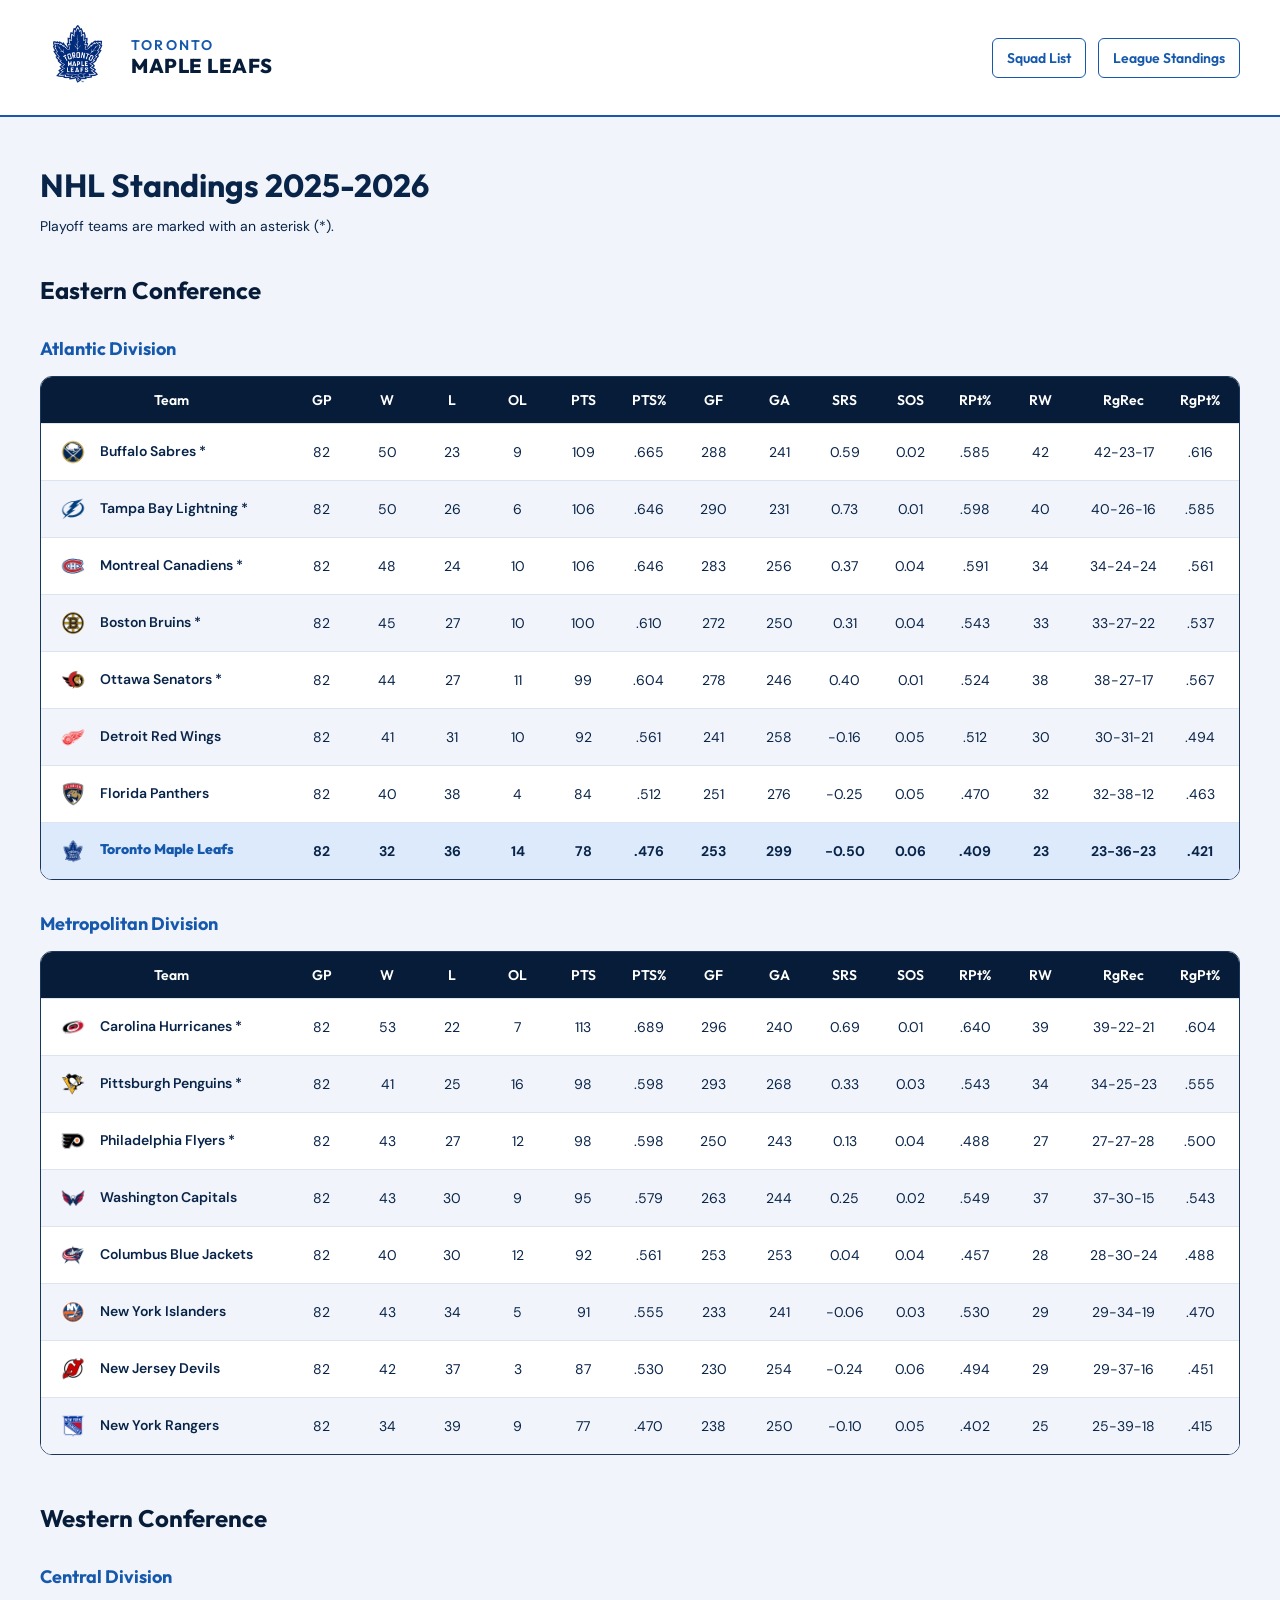
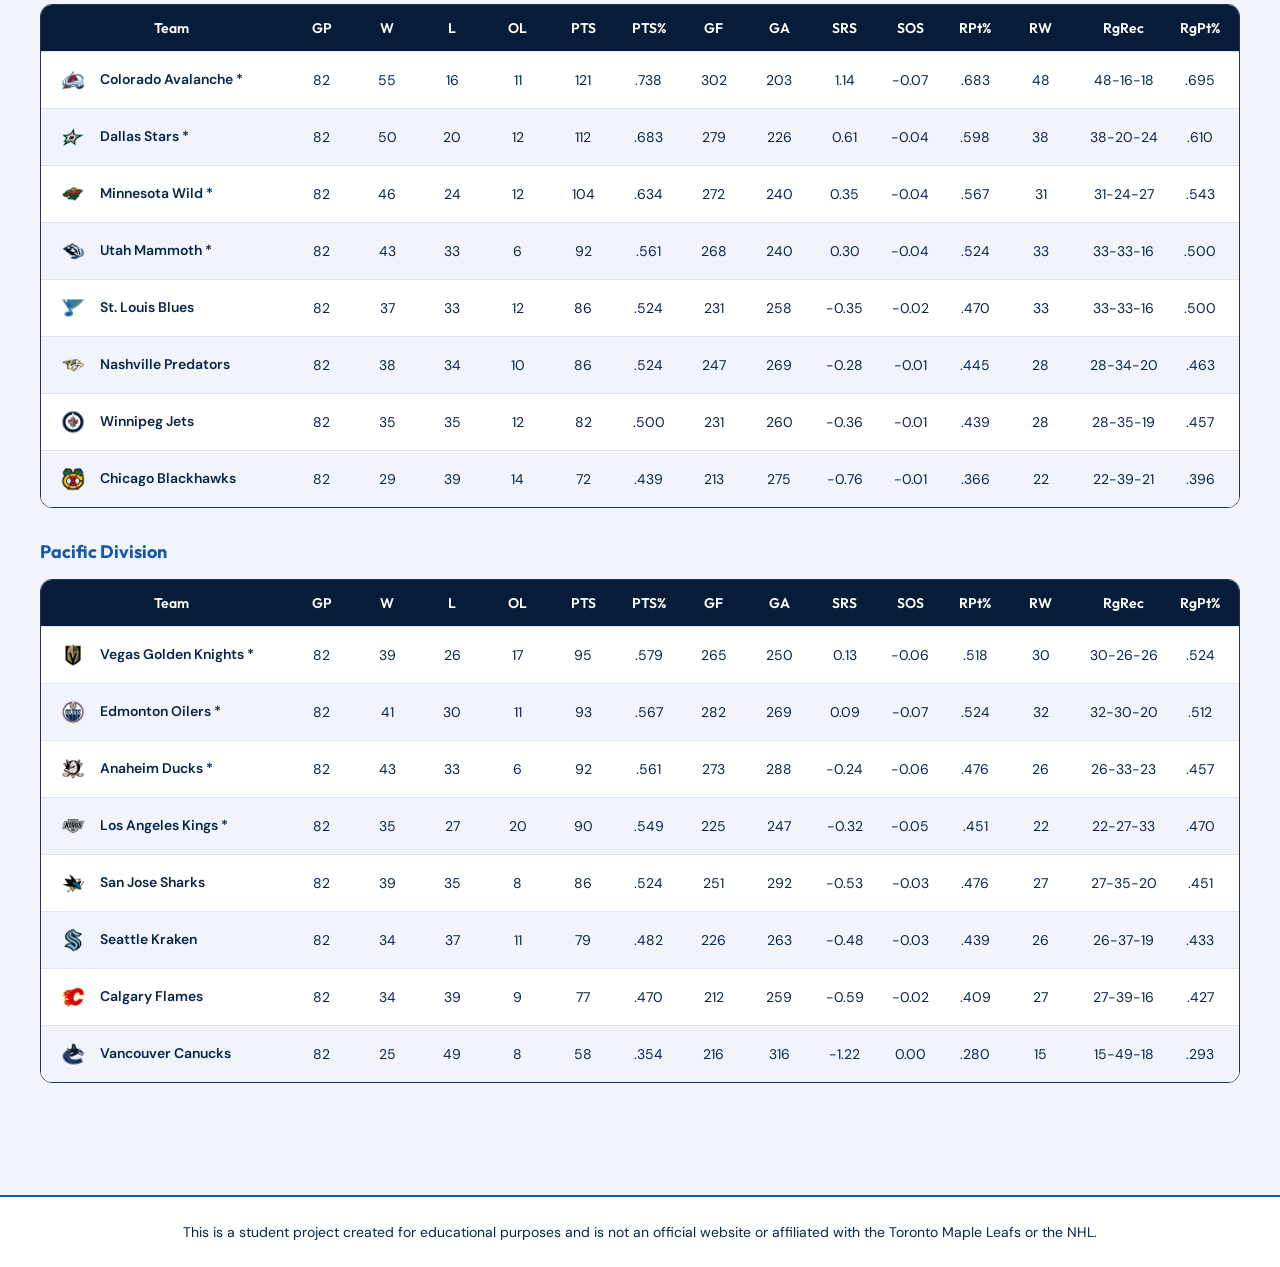
==== commit 5bacea4f: "Complete bonus quality assurance" ====
--- a/standings.html
+++ b/standings.html
@@ -15,7 +15,7 @@
     <!-- Header -->
     <header class="siteHeader">
         <div class="siteHeader__content">
-            <img class="siteHeader__logo" src="assets/logos/teams/toronto-maple-leafs-logo.webp" alt="Toronto Maple Leafs logo">
+            <img class="siteHeader__logo" src="assets/logos/teams/toronto-maple-leafs-logo.webp" alt="">
             <h1 class="siteHeader__title">
                 <span class="siteHeader__city">Toronto</span>
                 <span class="siteHeader__teamName">Maple Leafs</span>
--- a/css/styles.css
+++ b/css/styles.css
@@ -12,6 +12,7 @@
     --colorForward: #263c88;
     --colorGoaltender: #006B91;
     --colorTableBorder: #dce4ef;
+    --colorTableHighlight: #dceafb;
     --fontBody: "DM Sans", "Segoe UI", "Helvetica Neue", Arial, sans-serif;
     --fontDisplay: "Outfit", "Avenir Next", "Segoe UI", Arial, sans-serif;
 }
@@ -85,6 +86,29 @@
     font-size: 1.25rem;
     font-weight: 800;
     letter-spacing: 0.025em;
+}
+
+/* Header navigation */
+.siteHeader__nav {
+    display: flex;
+    gap: 12px;
+    margin-left: auto;
+}
+
+.siteHeader__link {
+    padding: 10px 14px;
+    border: 1px solid var(--colorBlue);
+    border-radius: 6px;
+    color: var(--colorBlue);
+    font-family: var(--fontDisplay);
+    font-size: 0.875rem;
+    font-weight: 600;
+    text-decoration: none;
+}
+
+.siteHeader__link:hover {
+    color: var(--colorWhite);
+    background-color: var(--colorBlue);
 }
 
 /* Squad section */
@@ -223,6 +247,18 @@
     text-align: center;
 }
 
+/* Adjustments for narrow screens: centered branding with navigation below */
+@media (max-width: 570px) {
+    .siteHeader__content {
+        flex-wrap: wrap;
+        justify-content: center;
+    }
+    .siteHeader__nav {
+        width: 100%;
+        justify-content: center;
+        margin-left: 0;
+    }
+}
 
 /* Adjustments for small screens: reduced spacing and single-column layout */
 @media (max-width: 500px) {
@@ -235,9 +271,6 @@
         gap: 12px;
         padding: 14px 0;
     }
-    .siteHeader__logo {
-        width: 72px;
-    }
     .squad__content {
         padding: 32px 0 48px;
     }
@@ -249,4 +282,23 @@
         grid-template-columns: 1fr;
         gap: 16px;
     }
+}
+
+/* Adjustments for very narrow screens: stack navigation buttons vertically */
+@media (max-width: 280px) {
+    .siteHeader__nav {
+        flex-direction: column;
+        align-items: stretch;
+    }
+    .siteHeader__link {
+        text-align: center;
+    }
+}
+
+/* Adjustments for extremely narrow screens: hide player roles and jersey numbers */
+@media (max-width: 225px) {
+    .playerCard__role,
+    .playerCard__number {
+        display: none;
+    }
 }
--- a/css/standings.css
+++ b/css/standings.css
@@ -40,7 +40,6 @@
     font-weight: 700;
 }
 
-/* Standings table */
 /* Table container and scrolling */
 .standings__tableWrapper {
     overflow: hidden;
@@ -122,4 +121,39 @@
     margin-right: 10px;
     object-fit: contain;
     vertical-align: middle;
+}
+
+/* Toronto Maple Leafs highlight */
+.standings__table tbody tr.standings__row--highlight {
+    background-color: var(--colorTableHighlight);
+    font-weight: 700;
+}
+
+.standings__table .standings__row--highlight .standings__team {
+    color: var(--colorBlue);
+    font-family: var(--fontDisplay);
+    font-weight: 800;
+}
+
+/* Adjustments for small screens: reduced spacing and smaller font sizes */
+@media (max-width: 500px) {
+    .standings__content {
+        width: calc(100% - 24px);
+        padding: 32px 0 48px;
+    }
+    .standings__title {
+        font-size: 1.75rem;
+    }
+    .standings__note {
+        margin-bottom: 36px;
+    }
+    .standings__conference {
+        margin-bottom: 36px;
+    }
+    .standings__conferenceTitle {
+        font-size: 1.25rem;
+    }
+    .standings__divisionTitle {
+        font-size: 1rem;
+    }
 }
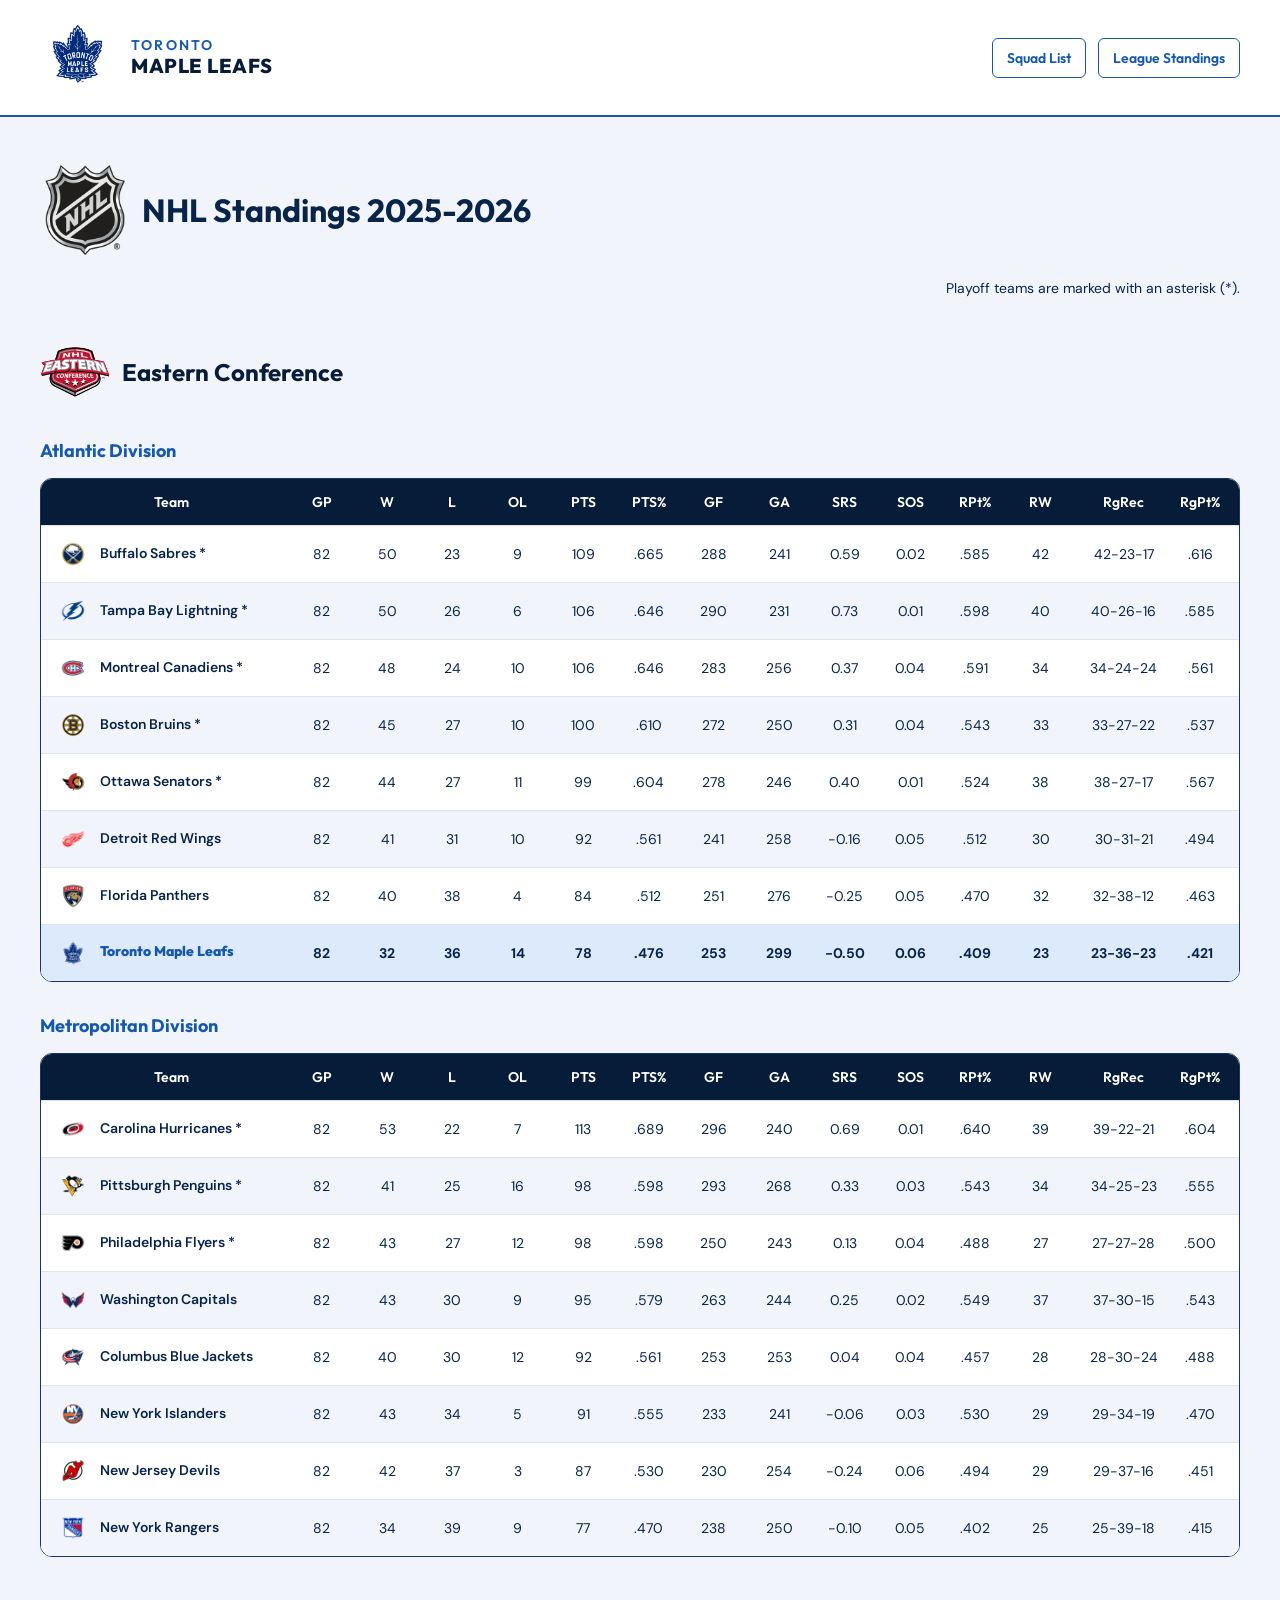
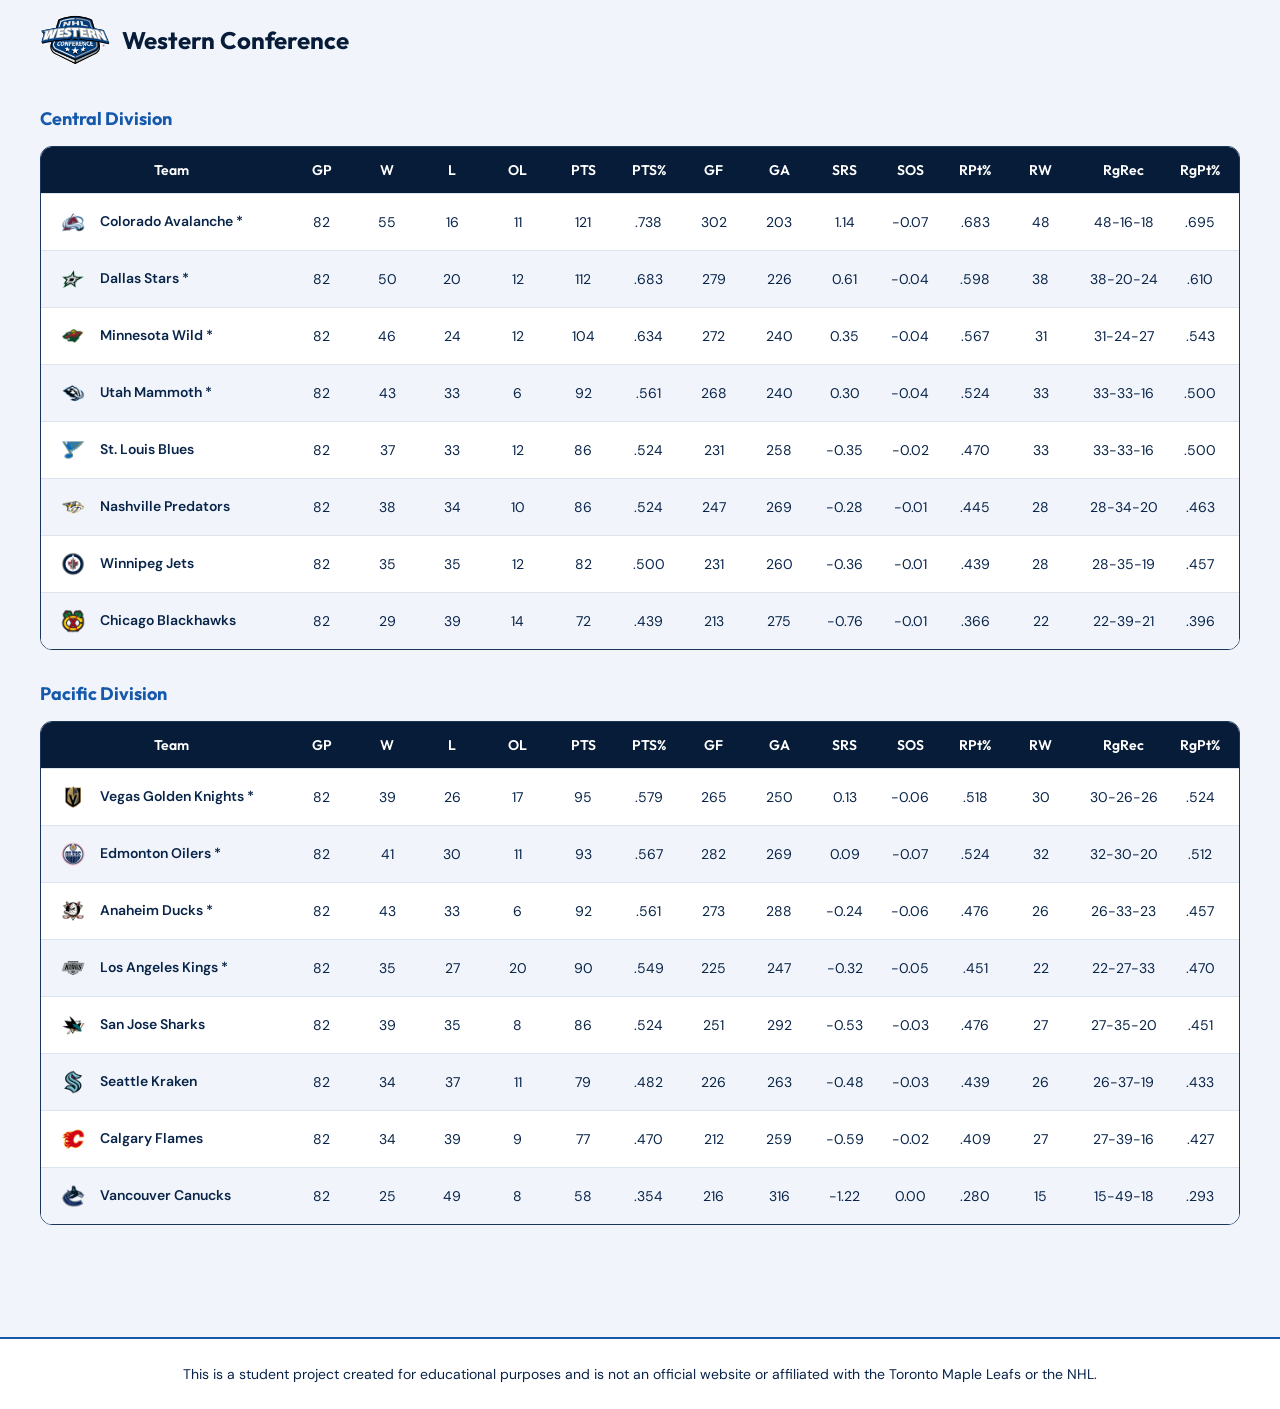
==== commit 3d3d4a51: "Add standings logos and finalize responsive layout" ====
--- a/standings.html
+++ b/standings.html
@@ -15,7 +15,7 @@
     <!-- Header -->
     <header class="siteHeader">
         <div class="siteHeader__content">
-            <img class="siteHeader__logo" src="assets/logos/teams/toronto-maple-leafs-logo.webp" alt="">
+            <img class="siteHeader__logo" src="./assets/logos/teams/toronto-maple-leafs-logo.webp" alt="">
             <h1 class="siteHeader__title">
                 <span class="siteHeader__city">Toronto</span>
                 <span class="siteHeader__teamName">Maple Leafs</span>
@@ -30,11 +30,16 @@
         <!-- NHL standings -->
         <section class="standings">
             <div class="standings__content">
-                <h2 class="standings__title">NHL Standings 2025-2026</h2>
+                <h2 class="standings__title">
+                    <img class="standings__leagueLogo" src="./assets/logos/league/nhl-logo.webp" alt="">
+                    NHL Standings 2025-2026</h2>
                 <p class="standings__note">Playoff teams are marked with an asterisk (*).</p>
                 <!-- Eastern Conference -->
                 <section class="standings__conference">
-                    <h3 class="standings__conferenceTitle">Eastern Conference</h3>
+                    <h3 class="standings__conferenceTitle">
+                        <img class="standings__conferenceLogo" src="./assets/logos/league/nhl-eastern-conference-logo.webp" alt="">
+                        Eastern Conference
+                    </h3>
                     <!-- Atlantic Division -->
                     <h4 class="standings__divisionTitle">Atlantic Division</h4>
                     <div class="standings__tableWrapper">
@@ -62,7 +67,7 @@
                                 <tbody>
                                     <tr>
                                         <th scope="row" class="standings__team">
-                                            <img src="assets/logos/teams/buffalo-sabres-logo.webp" alt="">
+                                            <img src="./assets/logos/teams/buffalo-sabres-logo.webp" alt="">
                                             Buffalo Sabres *
                                         </th>
                                         <td>82</td>
@@ -82,7 +87,7 @@
                                     </tr>
                                     <tr>
                                         <th scope="row" class="standings__team">
-                                            <img src="assets/logos/teams/tampa-bay-lightning-logo.webp" alt="">
+                                            <img src="./assets/logos/teams/tampa-bay-lightning-logo.webp" alt="">
                                             Tampa Bay Lightning *
                                         </th>
                                         <td>82</td>
@@ -102,7 +107,7 @@
                                     </tr>
                                     <tr>
                                         <th scope="row" class="standings__team">
-                                            <img src="assets/logos/teams/montreal-canadiens-logo.webp" alt="">
+                                            <img src="./assets/logos/teams/montreal-canadiens-logo.webp" alt="">
                                             Montreal Canadiens *
                                         </th>
                                         <td>82</td>
@@ -122,7 +127,7 @@
                                     </tr>
                                     <tr>
                                         <th scope="row" class="standings__team">
-                                            <img src="assets/logos/teams/boston-bruins-logo.webp" alt="">
+                                            <img src="./assets/logos/teams/boston-bruins-logo.webp" alt="">
                                             Boston Bruins *
                                         </th>
                                         <td>82</td>
@@ -142,7 +147,7 @@
                                     </tr>
                                     <tr>
                                         <th scope="row" class="standings__team">
-                                            <img src="assets/logos/teams/ottawa-senators-logo.webp" alt="">
+                                            <img src="./assets/logos/teams/ottawa-senators-logo.webp" alt="">
                                             Ottawa Senators *
                                         </th>
                                         <td>82</td>
@@ -162,7 +167,7 @@
                                     </tr>
                                     <tr>
                                         <th scope="row" class="standings__team">
-                                            <img src="assets/logos/teams/detroit-red-wings-logo.webp" alt="">
+                                            <img src="./assets/logos/teams/detroit-red-wings-logo.webp" alt="">
                                             Detroit Red Wings
                                         </th>
                                         <td>82</td>
@@ -182,7 +187,7 @@
                                     </tr>
                                     <tr>
                                         <th scope="row" class="standings__team">
-                                            <img src="assets/logos/teams/florida-panthers-logo.webp" alt="">
+                                            <img src="./assets/logos/teams/florida-panthers-logo.webp" alt="">
                                             Florida Panthers
                                         </th>
                                         <td>82</td>
@@ -202,7 +207,7 @@
                                     </tr>
                                     <tr class="standings__row--highlight">
                                         <th scope="row" class="standings__team">
-                                            <img src="assets/logos/teams/toronto-maple-leafs-logo.webp" alt="">
+                                            <img src="./assets/logos/teams/toronto-maple-leafs-logo.webp" alt="">
                                             Toronto Maple Leafs
                                         </th>
                                         <td>82</td>
@@ -251,7 +256,7 @@
                                 <tbody>
                                     <tr>
                                         <th scope="row" class="standings__team">
-                                            <img src="assets/logos/teams/carolina-hurricanes-logo.webp" alt="">
+                                            <img src="./assets/logos/teams/carolina-hurricanes-logo.webp" alt="">
                                             Carolina Hurricanes *
                                         </th>
                                         <td>82</td>
@@ -271,7 +276,7 @@
                                     </tr>
                                     <tr>
                                         <th scope="row" class="standings__team">
-                                            <img src="assets/logos/teams/pittsburgh-penguins-logo.webp" alt="">
+                                            <img src="./assets/logos/teams/pittsburgh-penguins-logo.webp" alt="">
                                             Pittsburgh Penguins *
                                         </th>
                                         <td>82</td>
@@ -291,7 +296,7 @@
                                     </tr>
                                     <tr>
                                         <th scope="row" class="standings__team">
-                                            <img src="assets/logos/teams/philadelphia-flyers-logo.webp" alt="">
+                                            <img src="./assets/logos/teams/philadelphia-flyers-logo.webp" alt="">
                                             Philadelphia Flyers *
                                         </th>
                                         <td>82</td>
@@ -311,7 +316,7 @@
                                     </tr>
                                     <tr>
                                         <th scope="row" class="standings__team">
-                                            <img src="assets/logos/teams/washington-capitals-logo.webp" alt="">
+                                            <img src="./assets/logos/teams/washington-capitals-logo.webp" alt="">
                                             Washington Capitals
                                         </th>
                                         <td>82</td>
@@ -331,7 +336,7 @@
                                     </tr>
                                     <tr>
                                         <th scope="row" class="standings__team">
-                                            <img src="assets/logos/teams/columbus-blue-jackets-logo.webp" alt="">
+                                            <img src="./assets/logos/teams/columbus-blue-jackets-logo.webp" alt="">
                                             Columbus Blue Jackets
                                         </th>
                                         <td>82</td>
@@ -351,7 +356,7 @@
                                     </tr>
                                     <tr>
                                         <th scope="row" class="standings__team">
-                                            <img src="assets/logos/teams/new-york-islanders-logo.webp" alt="">
+                                            <img src="./assets/logos/teams/new-york-islanders-logo.webp" alt="">
                                             New York Islanders
                                         </th>
                                         <td>82</td>
@@ -371,7 +376,7 @@
                                     </tr>
                                     <tr>
                                         <th scope="row" class="standings__team">
-                                            <img src="assets/logos/teams/new-jersey-devils-logo.webp" alt="">
+                                            <img src="./assets/logos/teams/new-jersey-devils-logo.webp" alt="">
                                             New Jersey Devils
                                         </th>
                                         <td>82</td>
@@ -391,7 +396,7 @@
                                     </tr>
                                     <tr>
                                         <th scope="row" class="standings__team">
-                                            <img src="assets/logos/teams/new-york-rangers-logo.webp" alt="">
+                                            <img src="./assets/logos/teams/new-york-rangers-logo.webp" alt="">
                                             New York Rangers
                                         </th>
                                         <td>82</td>
@@ -416,7 +421,9 @@
                 </section>
                 <!-- Western Conference -->
                 <section class="standings__conference">
-                    <h3 class="standings__conferenceTitle">Western Conference</h3>
+                    <h3 class="standings__conferenceTitle">
+                        <img class="standings__conferenceLogo" src="./assets/logos/league/nhl-western-conference-logo.webp" alt="">
+                        Western Conference</h3>
                     <!-- Central Division -->
                     <h4 class="standings__divisionTitle">Central Division</h4>
                     <div class="standings__tableWrapper">
@@ -444,7 +451,7 @@
                                 <tbody>
                                     <tr>
                                         <th scope="row" class="standings__team">
-                                            <img src="assets/logos/teams/colorado-avalanche-logo.webp" alt="">
+                                            <img src="./assets/logos/teams/colorado-avalanche-logo.webp" alt="">
                                             Colorado Avalanche *
                                         </th>
                                         <td>82</td>
@@ -464,7 +471,7 @@
                                     </tr>
                                     <tr>
                                         <th scope="row" class="standings__team">
-                                            <img src="assets/logos/teams/dallas-stars-logo.webp" alt="">
+                                            <img src="./assets/logos/teams/dallas-stars-logo.webp" alt="">
                                             Dallas Stars *
                                         </th>
                                         <td>82</td>
@@ -484,7 +491,7 @@
                                     </tr>
                                     <tr>
                                         <th scope="row" class="standings__team">
-                                            <img src="assets/logos/teams/minnesota-wild-logo.webp" alt="">
+                                            <img src="./assets/logos/teams/minnesota-wild-logo.webp" alt="">
                                             Minnesota Wild *
                                         </th>
                                         <td>82</td>
@@ -504,7 +511,7 @@
                                     </tr>
                                     <tr>
                                         <th scope="row" class="standings__team">
-                                            <img src="assets/logos/teams/utah-mammoth-logo.webp" alt="">
+                                            <img src="./assets/logos/teams/utah-mammoth-logo.webp" alt="">
                                             Utah Mammoth *
                                         </th>
                                         <td>82</td>
@@ -524,7 +531,7 @@
                                     </tr>
                                     <tr>
                                         <th scope="row" class="standings__team">
-                                            <img src="assets/logos/teams/st-louis-blues-logo.webp" alt="">
+                                            <img src="./assets/logos/teams/st-louis-blues-logo.webp" alt="">
                                             St. Louis Blues
                                         </th>
                                         <td>82</td>
@@ -544,7 +551,7 @@
                                     </tr>
                                     <tr>
                                         <th scope="row" class="standings__team">
-                                            <img src="assets/logos/teams/nashville-predators-logo.webp" alt="">
+                                            <img src="./assets/logos/teams/nashville-predators-logo.webp" alt="">
                                             Nashville Predators
                                         </th>
                                         <td>82</td>
@@ -564,7 +571,7 @@
                                     </tr>
                                     <tr>
                                         <th scope="row" class="standings__team">
-                                            <img src="assets/logos/teams/winnipeg-jets-logo.webp" alt="">
+                                            <img src="./assets/logos/teams/winnipeg-jets-logo.webp" alt="">
                                             Winnipeg Jets
                                         </th>
                                         <td>82</td>
@@ -584,7 +591,7 @@
                                     </tr>
                                     <tr>
                                         <th scope="row" class="standings__team">
-                                            <img src="assets/logos/teams/chicago-blackhawks-logo.webp" alt="">
+                                            <img src="./assets/logos/teams/chicago-blackhawks-logo.webp" alt="">
                                             Chicago Blackhawks
                                         </th>
                                         <td>82</td>
@@ -633,7 +640,7 @@
                                 <tbody>
                                     <tr>
                                         <th scope="row" class="standings__team">
-                                            <img src="assets/logos/teams/vegas-golden-knights-logo.webp" alt="">
+                                            <img src="./assets/logos/teams/vegas-golden-knights-logo.webp" alt="">
                                             Vegas Golden Knights *
                                         </th>
                                         <td>82</td>
@@ -653,7 +660,7 @@
                                     </tr>
                                     <tr>
                                         <th scope="row" class="standings__team">
-                                            <img src="assets/logos/teams/edmonton-oilers-logo.webp" alt="">
+                                            <img src="./assets/logos/teams/edmonton-oilers-logo.webp" alt="">
                                             Edmonton Oilers *
                                         </th>
                                         <td>82</td>
@@ -673,7 +680,7 @@
                                     </tr>
                                     <tr>
                                         <th scope="row" class="standings__team">
-                                            <img src="assets/logos/teams/anaheim-ducks-logo.webp" alt="">
+                                            <img src="./assets/logos/teams/anaheim-ducks-logo.webp" alt="">
                                             Anaheim Ducks *
                                         </th>
                                         <td>82</td>
@@ -693,7 +700,7 @@
                                     </tr>
                                     <tr>
                                         <th scope="row" class="standings__team">
-                                            <img src="assets/logos/teams/los-angeles-kings-logo.webp" alt="">
+                                            <img src="./assets/logos/teams/los-angeles-kings-logo.webp" alt="">
                                             Los Angeles Kings *
                                         </th>
                                         <td>82</td>
@@ -713,7 +720,7 @@
                                     </tr>
                                     <tr>
                                         <th scope="row" class="standings__team">
-                                            <img src="assets/logos/teams/san-jose-sharks-logo.webp" alt="">
+                                            <img src="./assets/logos/teams/san-jose-sharks-logo.webp" alt="">
                                             San Jose Sharks
                                         </th>
                                         <td>82</td>
@@ -733,7 +740,7 @@
                                     </tr>
                                     <tr>
                                         <th scope="row" class="standings__team">
-                                            <img src="assets/logos/teams/seattle-kraken-logo.webp" alt="">
+                                            <img src="./assets/logos/teams/seattle-kraken-logo.webp" alt="">
                                             Seattle Kraken
                                         </th>
                                         <td>82</td>
@@ -753,7 +760,7 @@
                                     </tr>
                                     <tr>
                                         <th scope="row" class="standings__team">
-                                            <img src="assets/logos/teams/calgary-flames-logo.webp" alt="">
+                                            <img src="./assets/logos/teams/calgary-flames-logo.webp" alt="">
                                             Calgary Flames
                                         </th>
                                         <td>82</td>
@@ -773,7 +780,7 @@
                                     </tr>
                                     <tr>
                                         <th scope="row" class="standings__team">
-                                            <img src="assets/logos/teams/vancouver-canucks-logo.webp" alt="">
+                                            <img src="./assets/logos/teams/vancouver-canucks-logo.webp" alt="">
                                             Vancouver Canucks
                                         </th>
                                         <td>82</td>
--- a/css/styles.css
+++ b/css/styles.css
@@ -247,29 +247,23 @@
     text-align: center;
 }
 
-/* Adjustments for narrow screens: centered branding with navigation below */
+/* Adjustments for small screens: centered branding, reduced spacing and single-column layout */
 @media (max-width: 570px) {
+    .siteHeader__content,
+    .squad__content,
+    .siteFooter__content {
+        width: calc(100% - 24px);
+    }
     .siteHeader__content {
         flex-wrap: wrap;
         justify-content: center;
+        gap: 12px;
+        padding: 14px 0;
     }
     .siteHeader__nav {
         width: 100%;
         justify-content: center;
         margin-left: 0;
-    }
-}
-
-/* Adjustments for small screens: reduced spacing and single-column layout */
-@media (max-width: 500px) {
-    .siteHeader__content,
-    .squad__content,
-    .siteFooter__content {
-        width: calc(100% - 24px);
-    }
-    .siteHeader__content {
-        gap: 12px;
-        padding: 14px 0;
     }
     .squad__content {
         padding: 32px 0 48px;
--- a/css/standings.css
+++ b/css/standings.css
@@ -6,7 +6,10 @@
 }
 
 .standings__title {
-    margin: 0 0 12px;
+    display: flex;
+    align-items: center;
+    gap: 12px;
+    margin: 0 0 24px;
     color: var(--colorText);
     font-family: var(--fontDisplay);
     font-size: 2rem;
@@ -17,6 +20,7 @@
     margin: 0 0 40px;
     color: var(--colorText);
     font-size: 0.875rem;
+    text-align: right;
 }
 
 /* Conference and division headings */
@@ -25,11 +29,29 @@
 }
 
 .standings__conferenceTitle {
+    display: flex;
+    align-items: center;
+    gap: 12px;
     margin: 0 0 24px;
     color: var(--colorNavy);
     font-family: var(--fontDisplay);
     font-size: 1.5rem;
     font-weight: 700;
+}
+
+/* League and conference logos */
+.standings__leagueLogo {
+    width: 90px;
+    height: 90px;
+    object-fit: contain;
+    flex-shrink: 0;
+}
+
+.standings__conferenceLogo {
+    width: 70px;
+    height: 70px;
+    object-fit: contain;
+    flex-shrink: 0;
 }
 
 .standings__divisionTitle {
@@ -135,8 +157,8 @@
     font-weight: 800;
 }
 
-/* Adjustments for small screens: reduced spacing and smaller font sizes */
-@media (max-width: 500px) {
+/* Adjustments for small screens: reduced spacing and smaller headings */
+@media (max-width: 570px) {
     .standings__content {
         width: calc(100% - 24px);
         padding: 32px 0 48px;
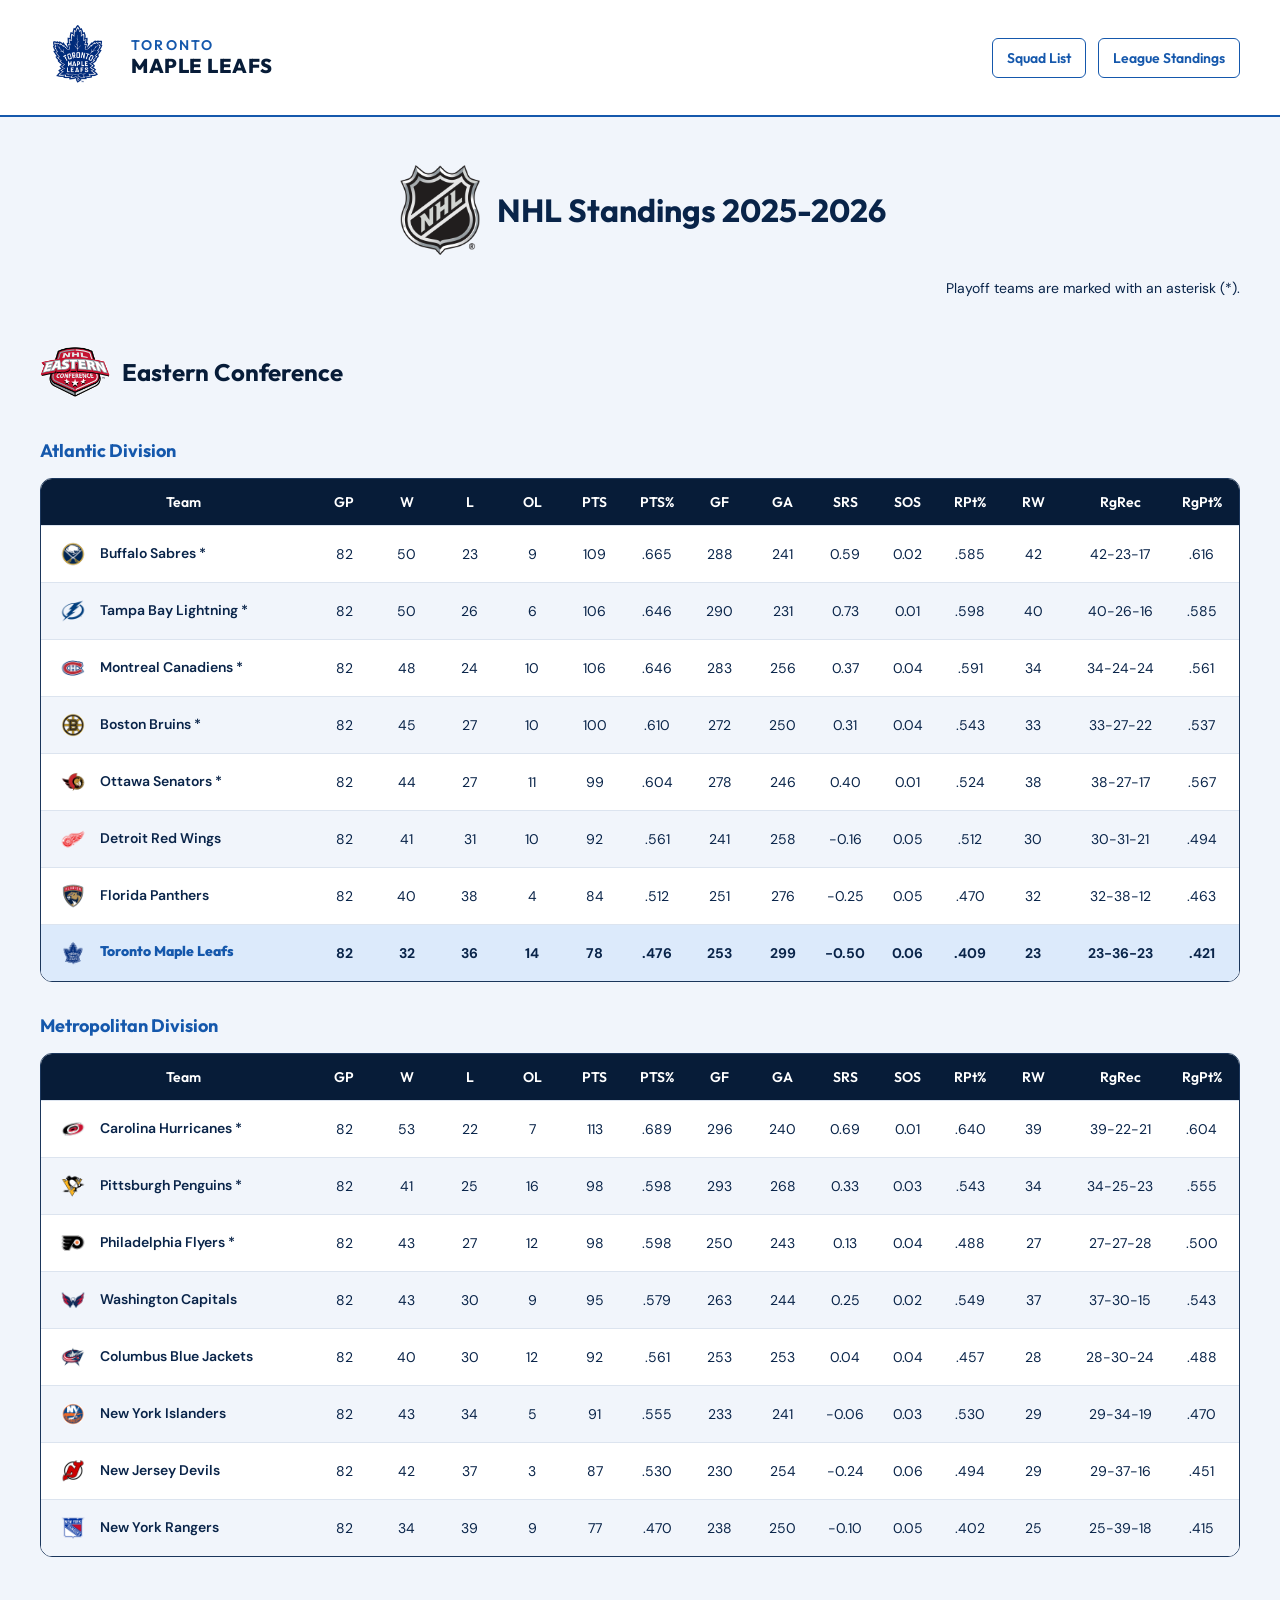
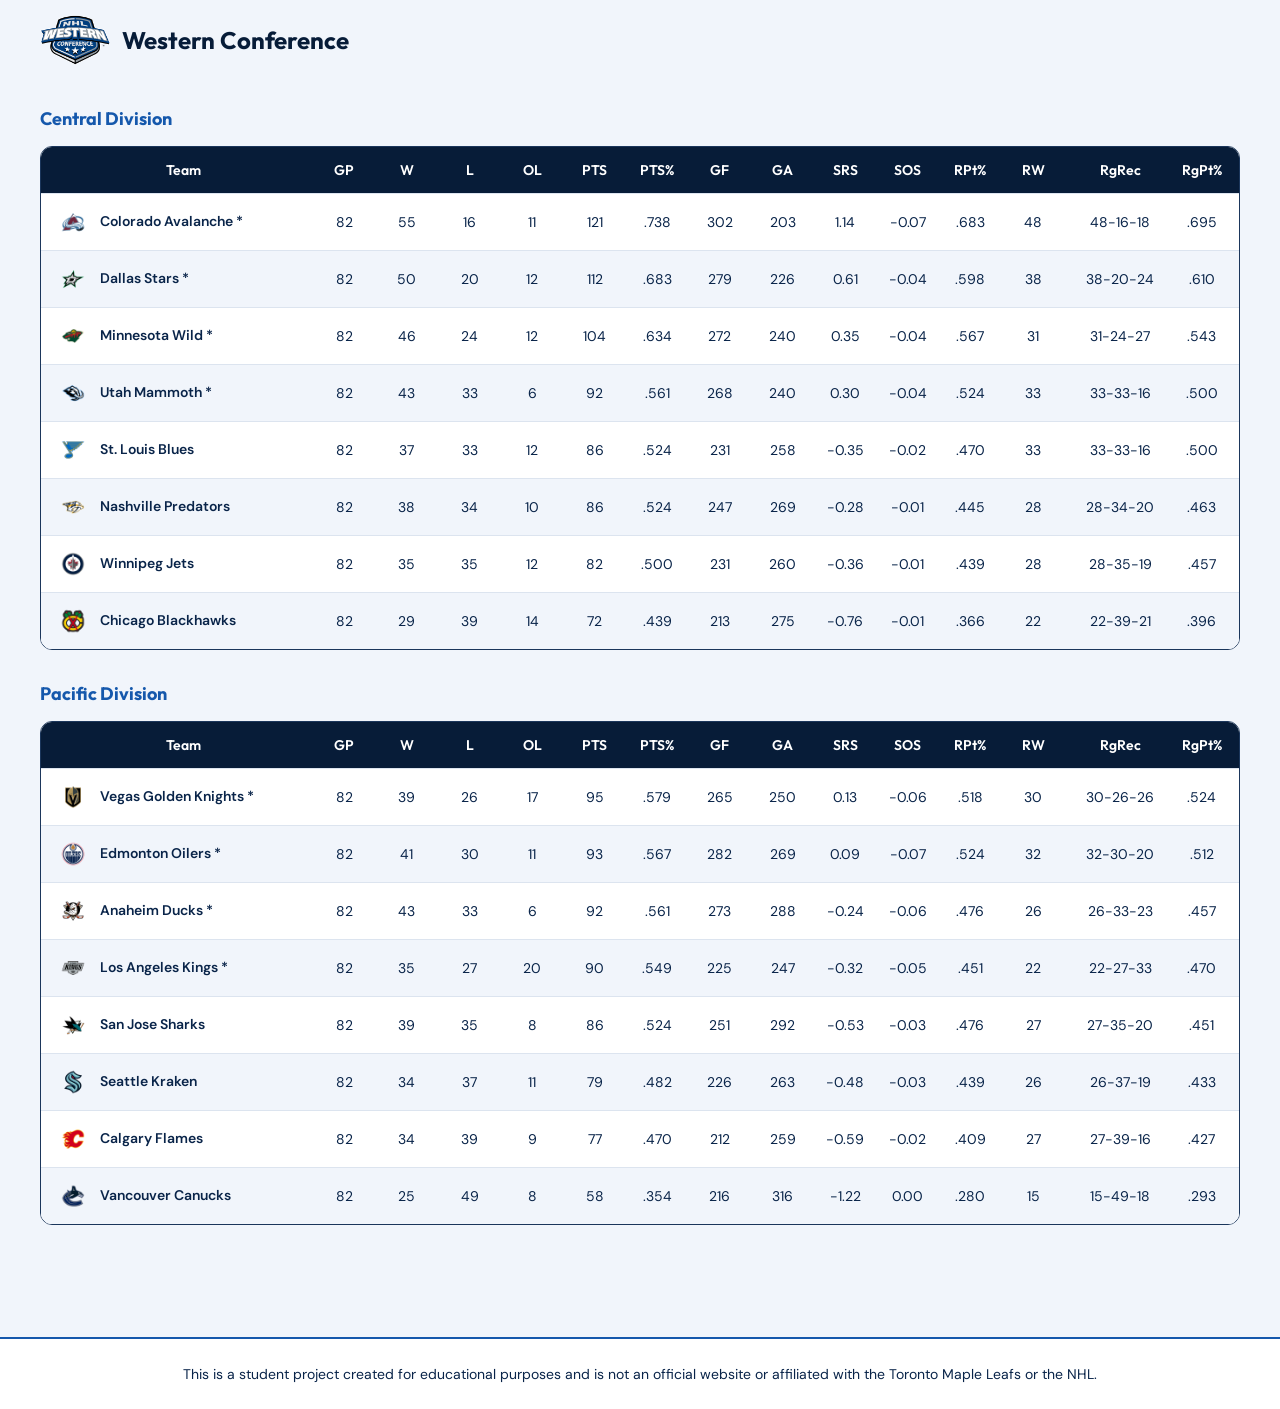
==== commit e4891364: "Organize CSS variables and add reset stylesheet" ====
--- a/standings.html
+++ b/standings.html
@@ -4,15 +4,16 @@
     <meta charset="UTF-8">
     <meta name="viewport" content="width=device-width, initial-scale=1.0">
     <title>NHL Standings | Toronto Maple Leafs</title>
-    <!-- Google Fonts -->
+    <!-- Google Fonts. -->
     <link rel="preconnect" href="https://fonts.googleapis.com">
     <link rel="preconnect" href="https://fonts.gstatic.com" crossorigin>
     <link href="https://fonts.googleapis.com/css2?family=DM+Sans:wght@400;500;600;700&family=Outfit:wght@400;500;600;700;800&display=swap" rel="stylesheet">
+    <link rel="stylesheet" href="css/variables.css">
     <link rel="stylesheet" href="css/styles.css">
     <link rel="stylesheet" href="css/standings.css">
 </head>
 <body>
-    <!-- Header -->
+    <!-- Header. -->
     <header class="siteHeader">
         <div class="siteHeader__content">
             <img class="siteHeader__logo" src="./assets/logos/teams/toronto-maple-leafs-logo.webp" alt="">
@@ -27,20 +28,20 @@
         </div>
     </header>
     <main>
-        <!-- NHL standings -->
+        <!-- NHL standings. -->
         <section class="standings">
             <div class="standings__content">
                 <h2 class="standings__title">
                     <img class="standings__leagueLogo" src="./assets/logos/league/nhl-logo.webp" alt="">
                     NHL Standings 2025-2026</h2>
                 <p class="standings__note">Playoff teams are marked with an asterisk (*).</p>
-                <!-- Eastern Conference -->
+                <!-- Eastern Conference. -->
                 <section class="standings__conference">
                     <h3 class="standings__conferenceTitle">
                         <img class="standings__conferenceLogo" src="./assets/logos/league/nhl-eastern-conference-logo.webp" alt="">
                         Eastern Conference
                     </h3>
-                    <!-- Atlantic Division -->
+                    <!-- Atlantic Division. -->
                     <h4 class="standings__divisionTitle">Atlantic Division</h4>
                     <div class="standings__tableWrapper">
                         <div class="standings__tableScroll">
@@ -229,7 +230,7 @@
                             </table>
                         </div>
                     </div>
-                    <!-- Metropolitan Division -->
+                    <!-- Metropolitan Division. -->
                     <h4 class="standings__divisionTitle">Metropolitan Division</h4>
                     <div class="standings__tableWrapper">
                         <div class="standings__tableScroll">
@@ -419,12 +420,12 @@
                         </div>
                     </div>
                 </section>
-                <!-- Western Conference -->
+                <!-- Western Conference. -->
                 <section class="standings__conference">
                     <h3 class="standings__conferenceTitle">
                         <img class="standings__conferenceLogo" src="./assets/logos/league/nhl-western-conference-logo.webp" alt="">
                         Western Conference</h3>
-                    <!-- Central Division -->
+                    <!-- Central Division. -->
                     <h4 class="standings__divisionTitle">Central Division</h4>
                     <div class="standings__tableWrapper">
                         <div class="standings__tableScroll">
@@ -613,7 +614,7 @@
                             </table>
                         </div>
                     </div>
-                    <!-- Pacific Division -->
+                    <!-- Pacific Division. -->
                     <h4 class="standings__divisionTitle">Pacific Division</h4>
                     <div class="standings__tableWrapper">
                         <div class="standings__tableScroll">
@@ -806,7 +807,7 @@
             </div>
         </section>
     </main>
-    <!-- Footer -->
+    <!-- Footer. -->
     <footer class="siteFooter">
         <div class="siteFooter__content">
             <p class="siteFooter__disclaimer">
--- a/css/variables.css
+++ b/css/variables.css
@@ -0,0 +1,18 @@
+/* Colors and fonts. */
+:root {
+    --colorBackground: #f1f5fb;
+    --colorWhite: #ffffff;
+    --colorBlue: #1558ac;
+    --colorNavy: #071c38;
+    --colorCard: #06162d;
+    --colorCardBorder: #1b365b;
+    --colorText: #092449;
+    --colorCardText: #f3f7ff;
+    --colorCardMuted: #a8bfdc;
+    --colorForward: #263c88;
+    --colorGoaltender: #006B91;
+    --colorTableBorder: #dce4ef;
+    --colorTableHighlight: #dceafb;
+    --fontBody: "DM Sans", "Segoe UI", "Helvetica Neue", Arial, sans-serif;
+    --fontDisplay: "Outfit", "Avenir Next", "Segoe UI", Arial, sans-serif;
+}
--- a/css/styles.css
+++ b/css/styles.css
@@ -1,27 +1,4 @@
-/* Colors and fonts */
-:root {
-    --colorBackground: #f1f5fb;
-    --colorWhite: #ffffff;
-    --colorBlue: #1558ac;
-    --colorNavy: #071c38;
-    --colorCard: #06162d;
-    --colorCardBorder: #1b365b;
-    --colorText: #092449;
-    --colorCardText: #f3f7ff;
-    --colorCardMuted: #a8bfdc;
-    --colorForward: #263c88;
-    --colorGoaltender: #006B91;
-    --colorTableBorder: #dce4ef;
-    --colorTableHighlight: #dceafb;
-    --fontBody: "DM Sans", "Segoe UI", "Helvetica Neue", Arial, sans-serif;
-    --fontDisplay: "Outfit", "Avenir Next", "Segoe UI", Arial, sans-serif;
-}
-
-/* Global styles */
-* {
-    box-sizing: border-box;
-}
-
+/* Body. */
 body {
     margin: 0;
     color: var(--colorText);
@@ -29,12 +6,7 @@
     font-family: var(--fontBody);
 }
 
-img {
-    display: block;
-    max-width: 100%;
-}
-
-/* Shared content layout */
+/* Shared content layout. */
 .siteHeader__content,
 .squad__content,
 .siteFooter__content {
@@ -42,7 +14,7 @@
     margin: 0 auto;
 }
 
-/* Header */
+/* Header. */
 .siteHeader {
     background-color: var(--colorWhite);
     border-bottom: 2px solid var(--colorBlue);
@@ -88,7 +60,7 @@
     letter-spacing: 0.025em;
 }
 
-/* Header navigation */
+/* Header navigation. */
 .siteHeader__nav {
     display: flex;
     gap: 12px;
@@ -111,7 +83,7 @@
     background-color: var(--colorBlue);
 }
 
-/* Squad section */
+/* Squad section. */
 .squad__content {
     padding: 48px 0 64px;
 }
@@ -129,7 +101,7 @@
     gap: 24px;
 }
 
-/* Player cards */
+/* Player cards. */
 .playerCard {
     display: flex;
     flex-direction: column;
@@ -140,7 +112,7 @@
     border-radius: 20px;
 }
 
-/* Player position colors */
+/* Player position colors. */
 .playerCard--forward,
 .playerCard__role--forward {
     background-color: var(--colorForward);
@@ -247,7 +219,7 @@
     text-align: center;
 }
 
-/* Adjustments for small screens: centered branding, reduced spacing and single-column layout */
+/* Adjustments for small screens: centered branding, reduced spacing and single-column layout. */
 @media (max-width: 570px) {
     .siteHeader__content,
     .squad__content,
@@ -278,7 +250,7 @@
     }
 }
 
-/* Adjustments for very narrow screens: stack navigation buttons vertically */
+/* Adjustments for very narrow screens: stack navigation buttons vertically. */
 @media (max-width: 280px) {
     .siteHeader__nav {
         flex-direction: column;
@@ -289,7 +261,7 @@
     }
 }
 
-/* Adjustments for extremely narrow screens: hide player roles and jersey numbers */
+/* Adjustments for extremely narrow screens: hide player roles and jersey numbers. */
 @media (max-width: 225px) {
     .playerCard__role,
     .playerCard__number {
--- a/css/standings.css
+++ b/css/standings.css
@@ -8,6 +8,7 @@
 .standings__title {
     display: flex;
     align-items: center;
+    justify-content: center;
     gap: 12px;
     margin: 0 0 24px;
     color: var(--colorText);
